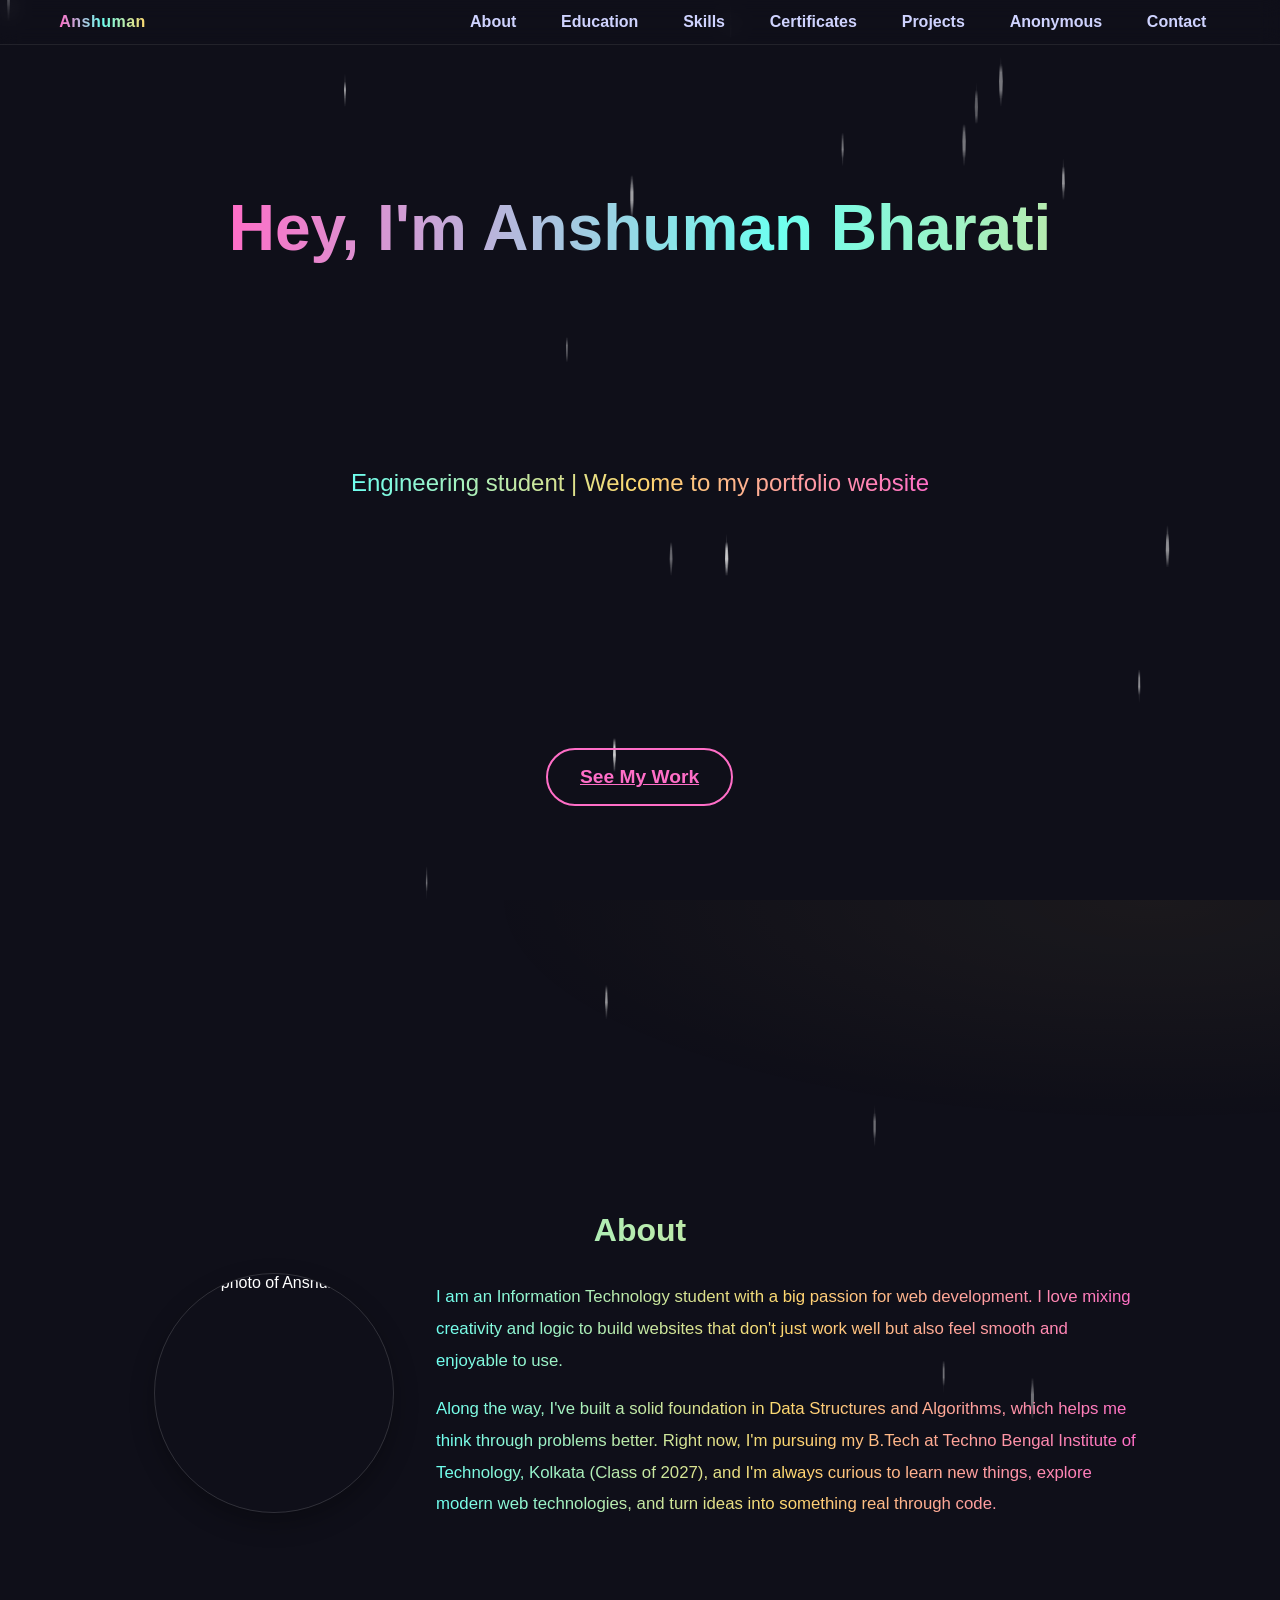
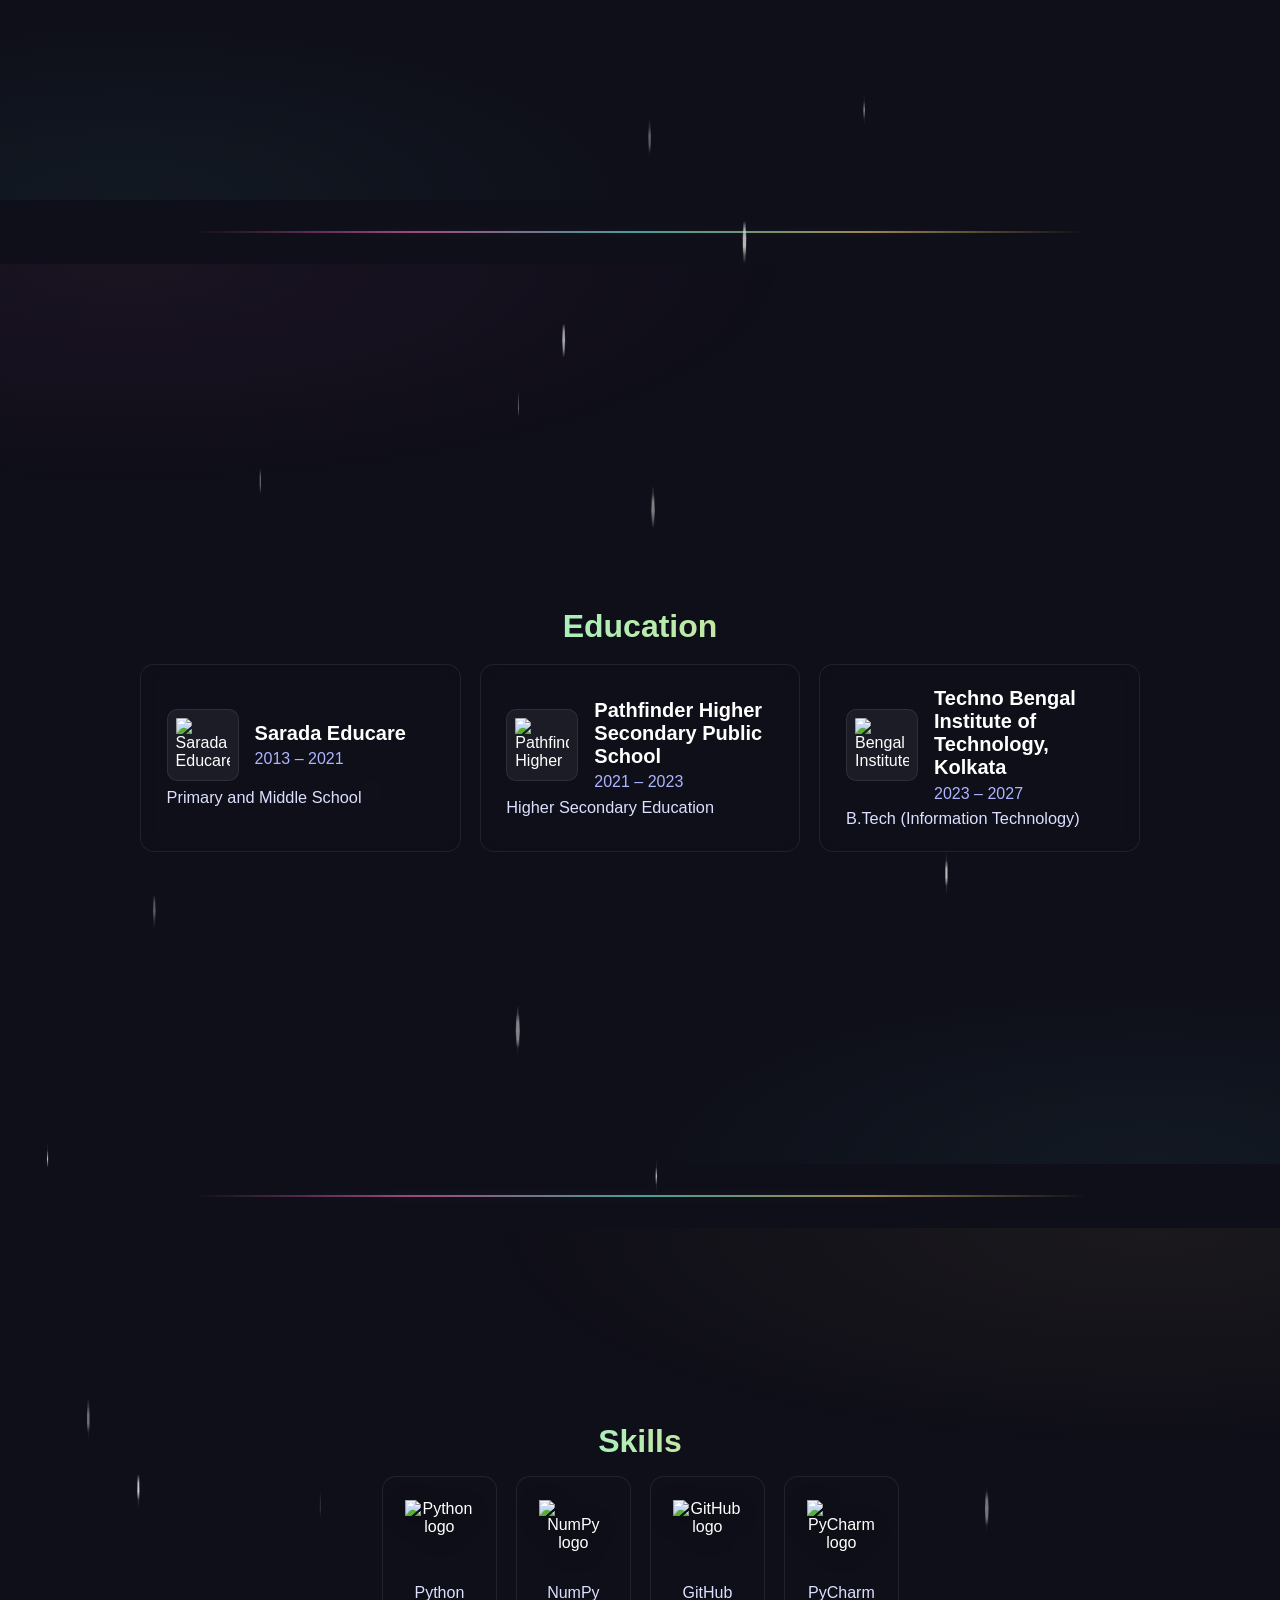
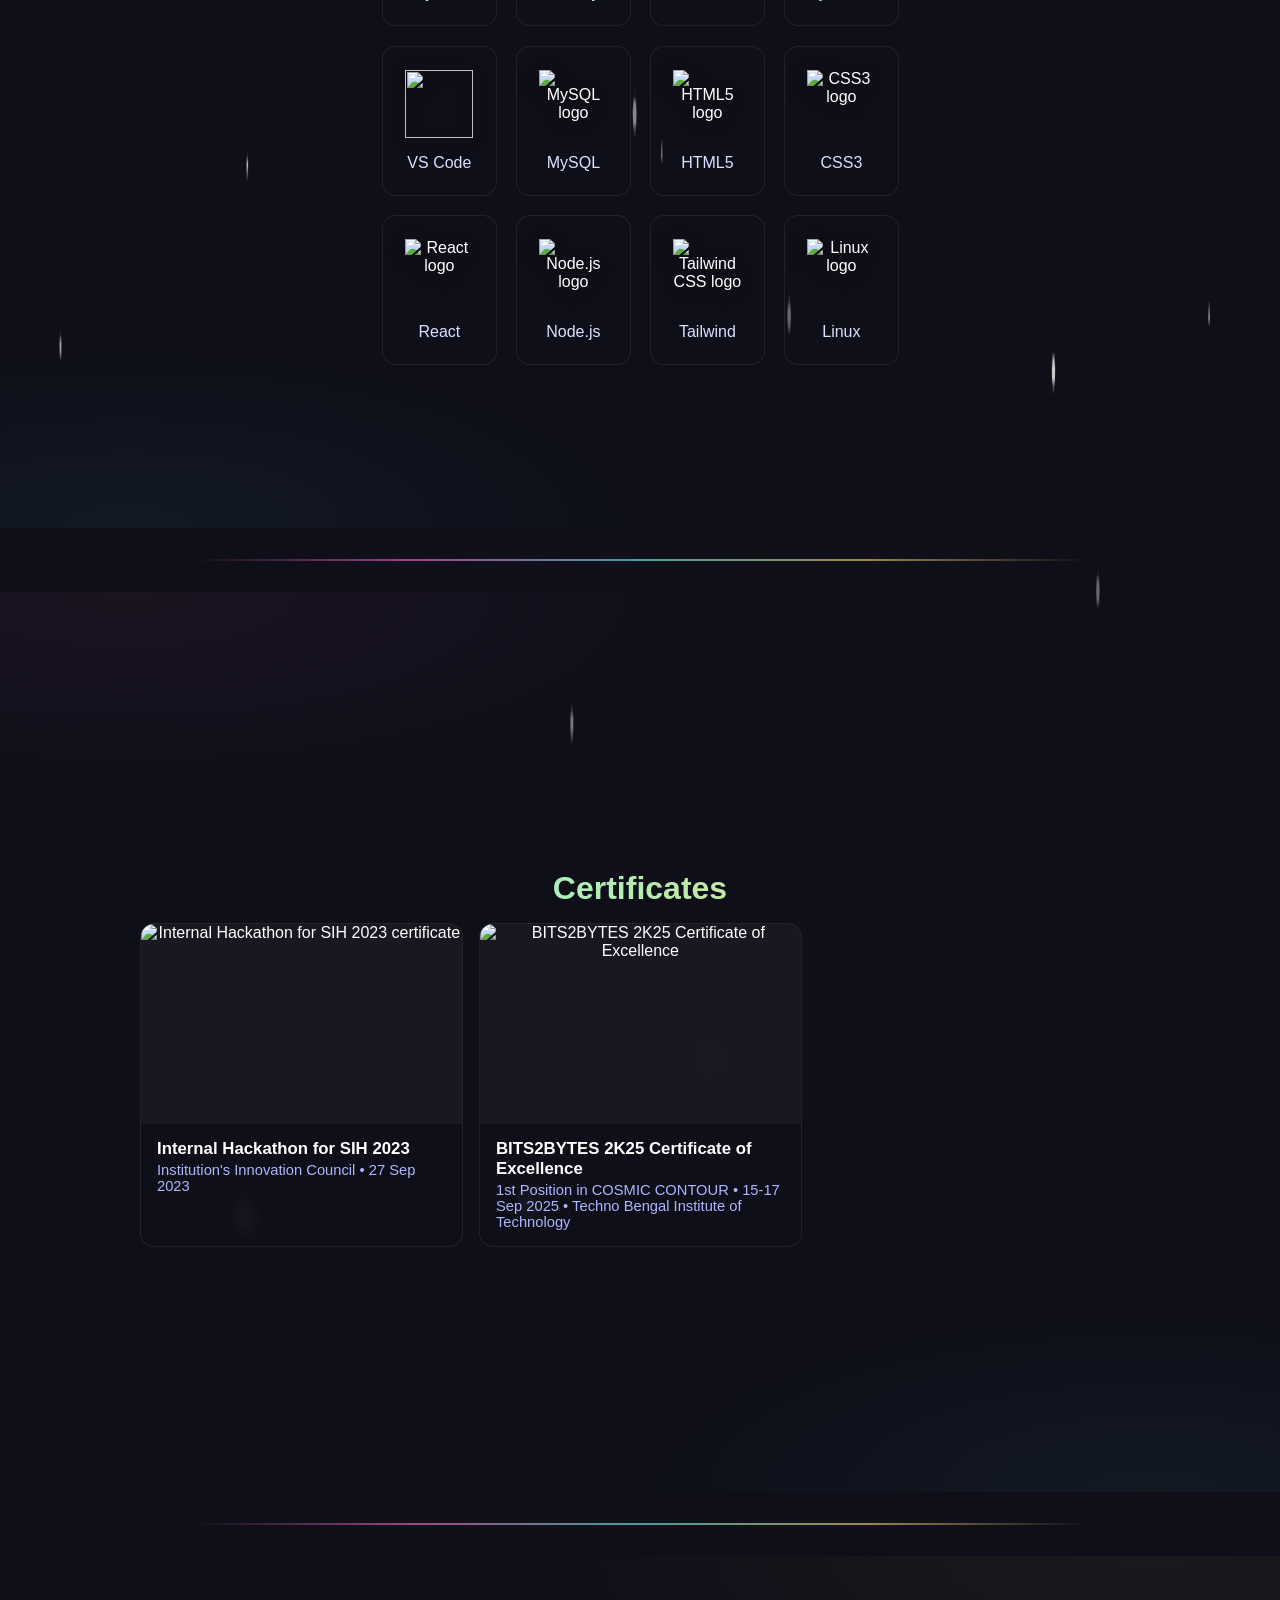
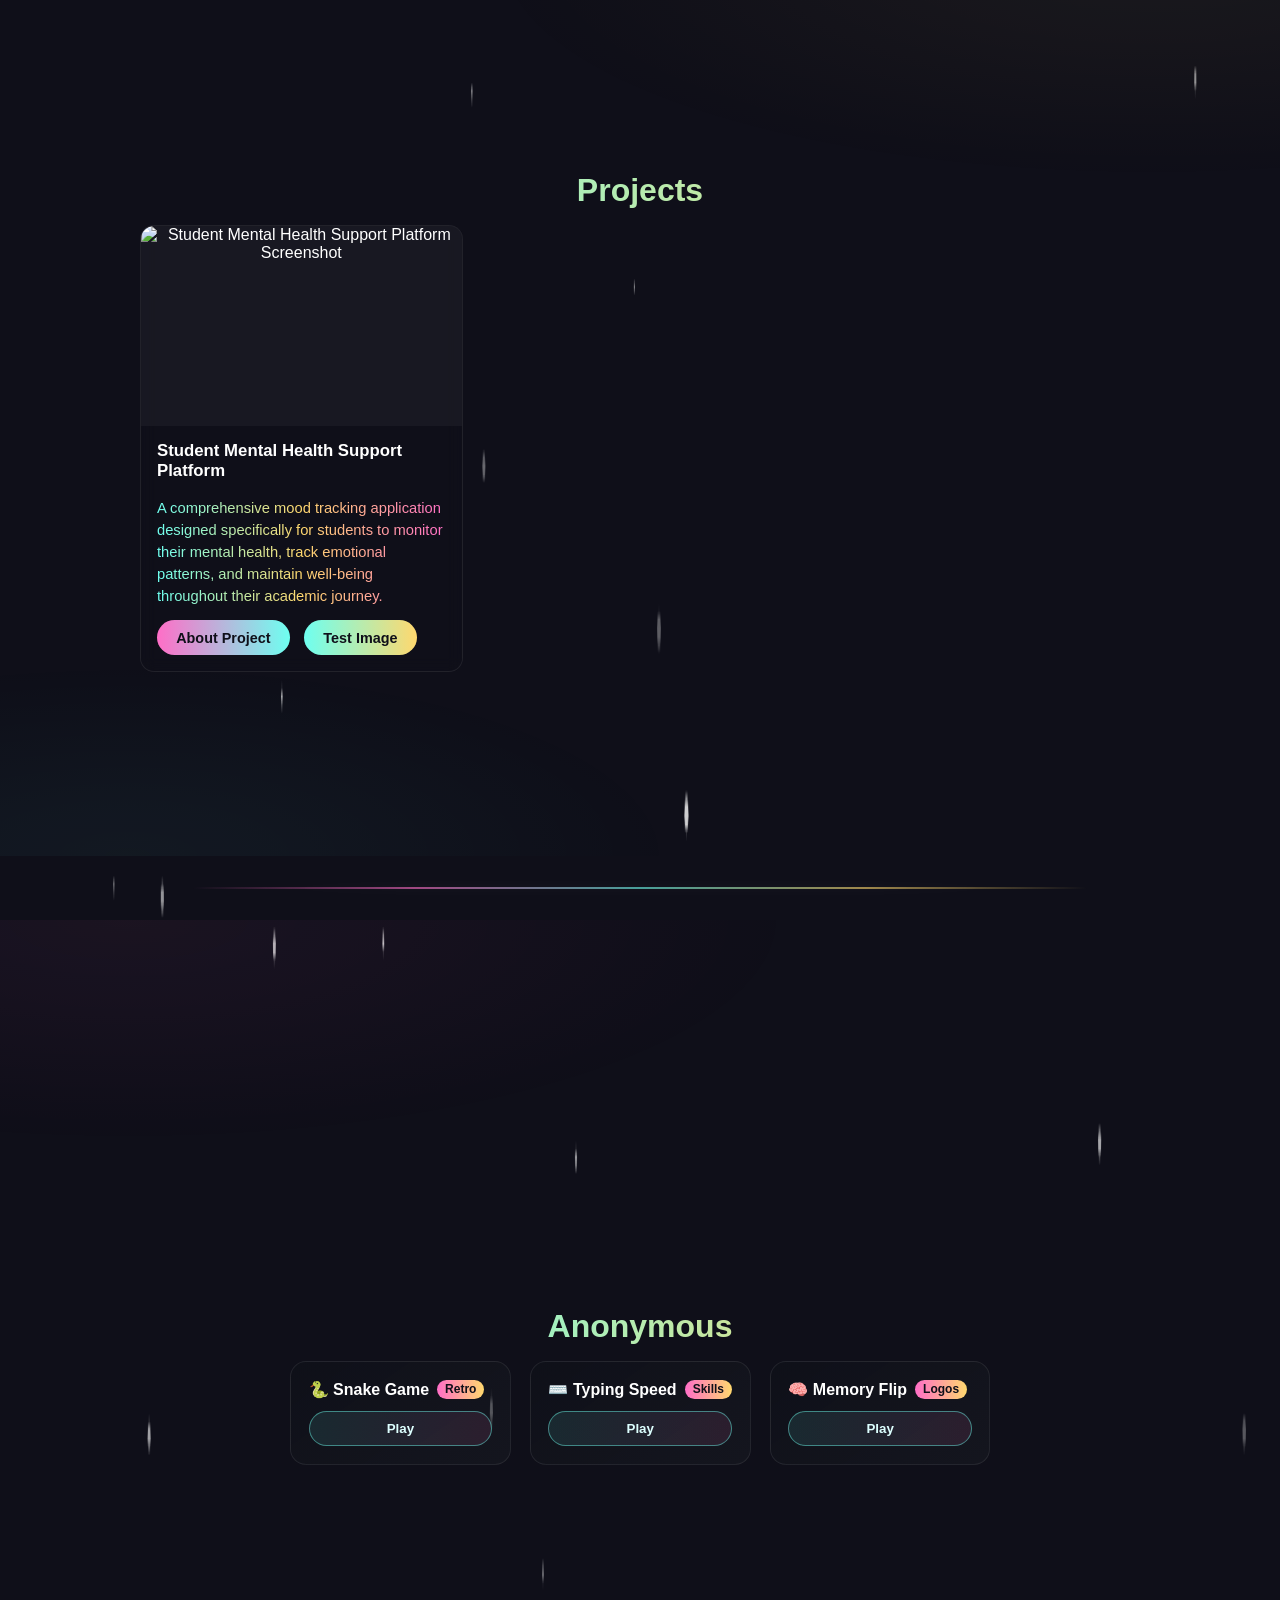
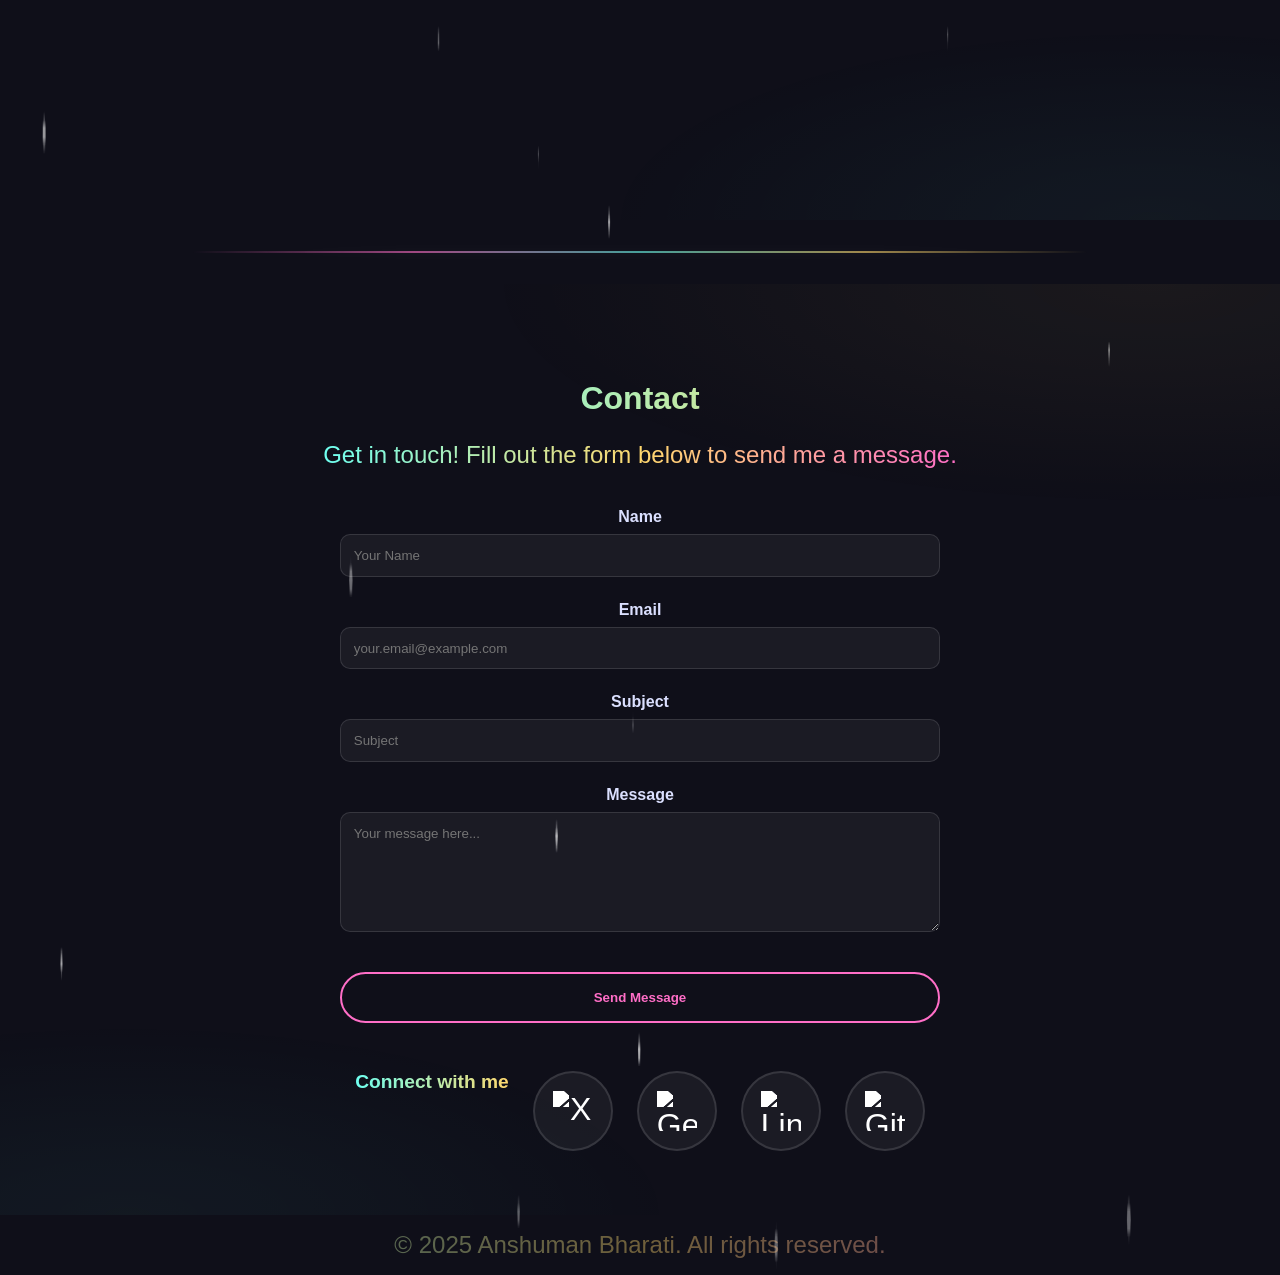
==== index.html @ 1c161e75 "Update index.html" ====
<!DOCTYPE html>
<html lang="en">
<head>
<meta charset="UTF-8">
<meta name="viewport" content="width=device-width, initial-scale=1.0">
<title>Anshuman Bharati — Welcome</title>
<link rel="stylesheet" href="style.css">
</head>
<body>

<!-- Top Navigation -->
<header class="navbar">
  <div class="nav-container">
    <div class="brand">Anshuman</div>
    <nav>
      <ul id="nav-menu">
        <li><a href="#about">About</a></li>
        <li><a href="#education">Education</a></li>
        <li><a href="#skills">Skills</a></li>
        <li><a href="#certificates">Certificates</a></li>
        <li><a href="#projects">Projects</a></li>
        <li><a href="#anonymous">Anonymous</a></li>
        <li><a href="#contact">Contact</a></li>
      </ul>
      <div class="hamburger" id="hamburger">
        <span></span>
        <span></span>
        <span></span>
      </div>
    </nav>
  </div>
  <div id="nav-ghost" style="height:0"></div>
</header>

<!-- Sparkles canvas -->
<canvas id="sparkles"></canvas>

<!-- Floating circles -->
<div class="circle"></div>
<div class="circle"></div>
<div class="circle"></div>

<!-- Hero Content -->
<section id="hero">
  <h1>Hey, I'm Anshuman Bharati</h1>
  <p>Engineering student | Welcome to my portfolio website</p>
  <a href="#projects" class="btn tilt">See My Work</a>
</section>

<!-- About -->
<section id="about" class="page-section reveal">
  <div class="section-inner reveal-stagger">
    <h2 class="section-title">About</h2>
    <div class="about-wrap">
      <div class="about-photo tilt" style="--tiltMax:8; border-radius: 50%;">
        <img src="https://github.com/Anshuman-codes05/Portfolio/blob/main/profile.jpg?raw=true" alt="Profile photo of Anshuman" loading="lazy">
      </div>
      <div class="about-content tilt" style="--tiltMax:4; border-radius: 12px;">
        <p>I am an Information Technology student with a big passion for web development. I love mixing creativity and logic to build websites that don't just work well but also feel smooth and enjoyable to use.</p>
        <p>Along the way, I've built a solid foundation in Data Structures and Algorithms, which helps me think through problems better. Right now, I'm pursuing my B.Tech at Techno Bengal Institute of Technology, Kolkata (Class of 2027), and I'm always curious to learn new things, explore modern web technologies, and turn ideas into something real through code.</p>
      </div>
    </div>
  </div>
  <div class="circle"></div>
</section>
<div class="section-divider reveal"></div>
 
<!-- Education -->
<section id="education" class="page-section reveal">
  <div class="section-inner reveal-stagger">
    <h2 class="section-title">Education</h2>
    <div class="edu-timeline tilt" style="--tiltMax:3; border-radius: 12px;">
      <div class="edu-item">
        <div class="edu-head">
          <img class="edu-logo" src="https://www.saradaeducare.com/wp-content/uploads/2021/10/Logo.png" alt="Sarada Educare logo" loading="lazy">
          <div>
            <h3>Sarada Educare</h3>
            <div class="years">2013 – 2021</div>
          </div>
        </div>
        <div class="place">Primary and Middle School</div>
      </div>
      <div class="edu-item">
        <div class="edu-head">
          <img class="edu-logo" src="https://tse1.mm.bing.net/th/id/OIP.fXeHUlK10o5c15p7BeHxJQAAAA?cb=12&rs=1&pid=ImgDetMain&o=7&rm=3" alt="Pathfinder Higher Secondary Public School logo" loading="lazy">
          <div>
            <h3>Pathfinder Higher Secondary Public School</h3>
            <div class="years">2021 – 2023</div>
          </div>
        </div>
        <div class="place">Higher Secondary Education</div>
      </div>
      <div class="edu-item">
        <div class="edu-head">
          <img class="edu-logo" src="https://www.bitcollege.org/pic/BIT-logo.png" alt="Bengal Institute of Technology logo" loading="lazy">
          <div>
            <h3>Techno Bengal Institute of Technology, Kolkata</h3>
            <div class="years">2023 – 2027</div>
          </div>
        </div>
        <div class="place">B.Tech (Information Technology)</div>
      </div>
    </div>
  </div>
  <div class="circle"></div>
</section>
<div class="section-divider reveal"></div>
 
<!-- Skills -->
<section id="skills" class="page-section reveal">
  <div class="section-inner reveal-stagger">
    <h2 class="section-title">Skills</h2>
    <div class="skills-grid">
      <div class="skill-card tilt" style="--tiltMax:4;">
        <img src="https://image.pngaaa.com/137/619137-middle.png" alt="Python logo" loading="lazy">
        <div class="label">Python</div>
      </div>
      <div class="skill-card tilt" style="--tiltMax:4;">
        <img src="https://logosandtypes.com/wp-content/uploads/2024/02/NumPy.png" alt="NumPy logo" loading="lazy">
        <div class="label">NumPy</div>
      </div>
      <div class="skill-card tilt" style="--tiltMax:4;">
        <img src="https://tse1.mm.bing.net/th/id/OIP.Vn8Aa5ypdPND2xyceZIAdAHaHS?cb=12&rs=1&pid=ImgDetMain&o=7&rm=3" alt="GitHub logo" loading="lazy">
        <div class="label">GitHub</div>
      </div>
      <div class="skill-card tilt" style="--tiltMax:4;">
        <img src="https://compucademy.net/wp-content/uploads/2020/11/pycharm-python-programming.jpg" alt="PyCharm logo" loading="lazy">
        <div class="label">PyCharm</div>
      </div>
      <div class="skill-card tilt" style="--tiltMax:4;">
        <img src="https://w7.pngwing.com/pngs/512/824/png-transparent-visual-studio-code-hd-logo-thumbnail.png" loading="lazy">
        <div class="label">VS Code</div>
      </div>
      <div class="skill-card tilt" style="--tiltMax:4;">
        <img src="https://www.vhv.rs/dpng/f/543-5438423_mysql-png.png" alt="MySQL logo" loading="lazy">
        <div class="label">MySQL</div>
      </div>
      <div class="skill-card tilt" style="--tiltMax:4;">
        <img src="https://tse1.mm.bing.net/th/id/OIP.uOlrFi1pBWUofOrOmba8DgHaHk?cb=12&rs=1&pid=ImgDetMain&o=7&rm=3" alt="HTML5 logo" loading="lazy">
        <div class="label">HTML5</div>
      </div>
      <div class="skill-card tilt" style="--tiltMax:4;">
        <img src="https://tse4.mm.bing.net/th/id/OIP.yUIb5S_kj98Eg5tT-Onx1AHaHa?cb=12&rs=1&pid=ImgDetMain&o=7&rm=3" alt="CSS3 logo" loading="lazy">
        <div class="label">CSS3</div>
      </div>
      <div class="skill-card tilt" style="--tiltMax:4;">
        <img src="https://www.pngall.com/wp-content/uploads/15/React-Logo-PNG-Images.png" alt="React logo" loading="lazy">
        <div class="label">React</div>
      </div>
      <div class="skill-card tilt" style="--tiltMax:4;">
        <img src="https://tse3.mm.bing.net/th/id/OIP.YfjXYz4QLyY59pD4uKb4bAHaHa?cb=12&rs=1&pid=ImgDetMain&o=7&rm=3" alt="Node.js logo" loading="lazy">
        <div class="label">Node.js</div>
      </div>
      <div class="skill-card tilt" style="--tiltMax:4;">
        <img src="https://upload.wikimedia.org/wikipedia/commons/thumb/d/d5/Tailwind_CSS_Logo.svg/1200px-Tailwind_CSS_Logo.svg.png" alt="Tailwind CSS logo" loading="lazy">
        <div class="label">Tailwind</div>
      </div>
      
      <div class="skill-card tilt" style="--tiltMax:4;">
        <img src="https://images.seeklogo.com/logo-png/48/1/linux-logo-png_seeklogo-482333.png" alt="Linux logo" loading="lazy">
        <div class="label">Linux</div>
      </div>
      
    </div>
  </div>
  <div class="circle"></div>
</section>
<div class="section-divider reveal"></div>
 
<!-- Certificates -->
<section id="certificates" class="page-section reveal">
  <div class="section-inner reveal-stagger">
    <h2 class="section-title">Certificates</h2>
    <div class="cert-grid">
      <div class="cert-card tilt" style="--tiltMax:3;">
        <div class="cert-media">
          <img src="https://github.com/Anshuman-codes05/Portfolio/blob/main/sih-2023.png?raw=true" alt="Internal Hackathon for SIH 2023 certificate" loading="lazy">
        </div>
        <div class="cert-body">
          <div class="cert-title">Internal Hackathon for SIH 2023</div>
          <div class="cert-meta">Institution's Innovation Council • 27 Sep 2023</div>
        </div>
      </div>
      <div class="cert-card tilt" style="--tiltMax:3;">
        <div class="cert-media">
          <img src="https://github.com/Anshuman-codes05/Portfolio/blob/main/bits2bytes-cosmic-contour-2025.jpg?raw=true" alt="BITS2BYTES 2K25 Certificate of Excellence" loading="lazy">
        </div>
        <div class="cert-body">
          <div class="cert-title">BITS2BYTES 2K25 Certificate of Excellence</div>
          <div class="cert-meta">1st Position in COSMIC CONTOUR • 15-17 Sep 2025 • Techno Bengal Institute of Technology</div>
        </div>
      </div>
    </div>
  </div>
  <div class="circle"></div>
</section>
<div class="section-divider reveal"></div>
 
<!-- Projects -->
<section id="projects" class="page-section reveal">
  <div class="section-inner reveal-stagger">
    <h2 class="section-title">Projects</h2>
    <div class="projects-grid">
      <div class="project-card tilt" style="--tiltMax:3;">
        <div class="project-screenshot" onclick="openImageModal('https://github.com/Anshuman-codes05/Portfolio/blob/main/Screenshot%202025-10-05%20130410.png?raw=true')" style="cursor: pointer;">
          <img src="https://github.com/Anshuman-codes05/Portfolio/blob/main/Screenshot%202025-10-05%20130410.png?raw=true" alt="Student Mental Health Support Platform Screenshot" loading="lazy" style="pointer-events: none;">
        </div>
        <div class="project-content">
          <h3 class="project-title">Student Mental Health Support Platform</h3>
          <p class="project-description">
            A comprehensive mood tracking application designed specifically for students to monitor their mental health, 
            track emotional patterns, and maintain well-being throughout their academic journey.
          </p>
          <button class="project-button" onclick="openModal()">About Project</button>
          <button class="project-button" onclick="testImageModal()" style="margin-left: 10px; background: linear-gradient(90deg, #6efff0, #ffd86e);">Test Image</button>
        </div>
      </div>
    </div>
  </div>
  <div class="circle"></div>
</section>
<div class="section-divider reveal"></div>
 
<!-- Anonymous -->
<section id="anonymous" class="page-section reveal">
  <div class="section-inner reveal-stagger">
    <h2 class="section-title">Anonymous</h2>
    <div class="games-wrap tilt" style="--tiltMax:2; border-radius: 16px;">
      <div class="games-grid">
        <div class="game-card">
          <div class="game-title">🐍 Snake Game <span class="badge">Retro</span></div>
          <button class="game-btn" onclick="toggleGame('snakeArea')">Play</button>
          <div id="snakeArea" class="game-area">
            <canvas id="snake" width="400" height="320"></canvas>
            <div class="typing-stats" id="snakeStats">Score: 0</div>
          </div>
        </div>
        <div class="game-card">
          <div class="game-title">⌨️ Typing Speed <span class="badge">Skills</span></div>
          <button class="game-btn" onclick="toggleGame('typingArea')">Play</button>
          <div id="typingArea" class="game-area">
            <div class="typing-wrap">
              <div class="typing-target" id="typingTarget"></div>
              <input id="typingInput" class="typing-input" placeholder="Start typing..." />
              <div class="typing-stats" id="typingStats">WPM: 0 • Accuracy: 100%</div>
            </div>
          </div>
        </div>
        <div class="game-card">
          <div class="game-title">🧠 Memory Flip <span class="badge">Logos</span></div>
          <button class="game-btn" onclick="toggleGame('memoryArea')">Play</button>
          <div id="memoryArea" class="game-area">
            <div class="memory-grid" id="memoryGrid"></div>
            <div class="typing-stats" id="memoryStats">Pairs: 0/0 • Moves: 0</div>
          </div>
        </div>
      </div>
    </div>
  </div>
  <div class="circle"></div>
</section>
<div class="section-divider reveal"></div>
 
<!-- Contact -->
<section id="contact" class="page-section reveal">
  <div class="section-inner reveal-stagger">
    <h2 class="section-title">Contact</h2>
    <p class="section-text">Get in touch! Fill out the form below to send me a message.</p>
    <form class="contact-form">
      <div class="form-group">
        <label for="name">Name</label>
        <input type="text" id="name" name="name" placeholder="Your Name" required>
      </div>
      <div class="form-group">
        <label for="email">Email</label>
        <input type="email" id="email" name="email" placeholder="your.email@example.com" required>
      </div>
      <div class="form-group">
        <label for="subject">Subject</label>
        <input type="text" id="subject" name="subject" placeholder="Subject" required>
      </div>
      <div class="form-group">
        <label for="message">Message</label>
        <textarea id="message" name="message" placeholder="Your message here..." required></textarea>
      </div>
      <button type="submit" class="contact-btn">Send Message</button>
    </form>
    <div class="social-links">
      <h3>Connect with me</h3>
      <a href="https://x.com/AnshumanBharat9" target="_blank" title="X (Twitter)"><img src="https://cdn.jsdelivr.net/npm/simple-icons@v10/icons/x.svg" alt="X" width="40" height="40"></a>
      <a href="https://www.geeksforgeeks.org/user/bharatianlp2e/" target="_blank" title="Geeks for Geeks"><img src="https://cdn.jsdelivr.net/npm/simple-icons@v10/icons/geeksforgeeks.svg" alt="Geeks for Geeks" width="40" height="40"></a>
      <a href="https://www.linkedin.com/in/anshuman-bharati-465815290/" target="_blank" title="LinkedIn"><img src="https://cdn.jsdelivr.net/npm/simple-icons@v10/icons/linkedin.svg" alt="LinkedIn" width="40" height="40"></a>
      <a href="https://github.com/Anshuman-codes05" target="_blank" title="GitHub"><img src="https://cdn.jsdelivr.net/npm/simple-icons@v10/icons/github.svg" alt="GitHub" width="40" height="40"></a>
    </div>
  </div>
  <div class="circle"></div>
</section>

<!-- Footer Watermark -->
<footer class="footer-watermark">
  <p>&copy; 2025 Anshuman Bharati. All rights reserved.</p>
</footer>
<!-- Project Details Modal -->
<div id="projectModal" class="modal">
  <div class="modal-content">
    <span class="close" onclick="closeModal()">&times;</span>
    <h2 class="modal-title">Student Mental Health Support Platform</h2>
    <div class="modal-description">
      <p>A comprehensive mood tracking application designed specifically for students to monitor their mental health and emotional well-being. This platform helps students track their daily moods, identify patterns, and maintain better mental health throughout their academic journey.</p>
    </div>
    <div class="modal-features">
      <h4>Key Features:</h4>
      <ul>
        <li>Daily mood logging with emoji-based interface</li>
        <li>Mood history tracking and visualization</li>
        <li>Firebase integration for data persistence</li>
        <li>Clean, student-friendly user interface</li>
        <li>Mental health pattern analysis</li>
        <li>Privacy-focused design for sensitive data</li>
      </ul>
    </div>
    <div class="modal-features">
      <h4>Technologies Used:</h4>
      <ul>
        <li>HTML5, CSS3, JavaScript</li>
        <li>Firebase (Backend & Database)</li>
        <li>Responsive Web Design</li>
        <li>Modern UI/UX Principles</li>
      </ul>
    </div>
  </div>
</div>

<!-- Image Expansion Modal -->
<div id="imageModal" class="image-modal">
  <div class="image-modal-content">
    <img id="expandedImage" src="" alt="Expanded Project Screenshot">
  </div>
  <span class="image-close" onclick="closeImageModal()">&times;</span>
</div>

<script src="script.js"></script>
</body>

</html>
---- style.css ----
/* —— Base Styles —— */
   * { margin: 0; padding: 0; box-sizing: border-box; scroll-behavior: smooth; }
   body {
     font-family: 'Poppins', sans-serif;
     background: #0f0f19;
     color: #fff;
     overflow-x: hidden;
     min-height: 100vh;
     position: relative;
   }

   /* —— Particle canvas —— */
   canvas#sparkles {
     position: absolute;
     top: 0;
     left: 0;
     width: 100%;
     height: 100%;
     z-index: 0;
   }

   /* —— Top Navigation —— */
   header.navbar {
     position: fixed;
     top: 0;
     left: 0;
     width: 100%;
     z-index: 10;
     backdrop-filter: blur(10px);
     background: rgba(15, 15, 25, 0.4);
     border-bottom: 1px solid rgba(255, 255, 255, 0.08);
     transform: translateY(-100%);
     animation: slideDown 0.8s ease forwards 0.6s;
   }
   .nav-container {
     max-width: 1200px;
     margin: 0 auto;
     padding: 0.8rem 1.2rem;
     display: flex;
     align-items: center;
     justify-content: space-between;
   }
   .brand {
     font-weight: 800;
     letter-spacing: 0.5px;
     background: linear-gradient(90deg, #ff6ec7, #6efff0, #ffd86e);
     background-clip: text;
     -webkit-background-clip: text;
     -webkit-text-fill-color: transparent;
   }
   nav ul { list-style: none; display: flex; gap: 1rem; }
   nav a {
     text-decoration: none;
     color: #cfd3ff;
     font-weight: 600;
     padding: 0.5rem 0.9rem;
     border-radius: 999px;
     transition: background 0.3s ease, color 0.3s ease, transform 0.2s ease;
   }
   nav a:hover { background: rgba(255,255,255,0.08); color: #fff; transform: translateY(-1px); }
   nav a.active { background: linear-gradient(90deg, #ff6ec7, #6efff0, #ffd86e); color: #0f0f19; }

   @keyframes slideDown {
     from { transform: translateY(-100%); }
     to { transform: translateY(0); }
   }

   /* —— Hero Section —— */
   #hero { text-align: center; position: relative; z-index: 2; padding-top: 6rem; min-height: 100vh; display: grid; place-items: center; }

   /* Subtle floating background circles */
   .circle {
     position: absolute;
     border-radius: 50%;
     filter: blur(120px);
     opacity: 0.5;
     z-index: 1;
     animation-timing-function: ease-in-out;
   }
   .circle:nth-child(2) { width: 300px; height: 300px; background: #ff6ec7; top: 10%; left: 15%; animation: float1 60s infinite; }
   .circle:nth-child(3) { width: 250px; height: 250px; background: #6efff0; top: 60%; left: 70%; animation: float2 70s infinite; }
   .circle:nth-child(4) { width: 350px; height: 350px; background: #ffd86e; top: 75%; left: 30%; animation: float3 80s infinite; }

   @keyframes float1 {
     0% { transform: translateY(0px) translateX(0px) rotate(0deg); }
     50% { transform: translateY(-25px) translateX(25px) rotate(180deg); }
     100% { transform: translateY(0px) translateX(0px) rotate(360deg); }
   }
   @keyframes float2 {
     0% { transform: translateY(0px) translateX(0px) rotate(0deg); }
     50% { transform: translateY(-20px) translateX(-15px) rotate(180deg); }
     100% { transform: translateY(0px) translateX(0px) rotate(360deg); }
   }
   @keyframes float3 {
     0% { transform: translateY(0px) translateX(0px) rotate(0deg); }
     50% { transform: translateY(-30px) translateX(15px) rotate(180deg); }
     100% { transform: translateY(0px) translateX(0px) rotate(360deg); }
   }

   /* Welcome Quote */
   h1 {
     font-size: 4rem;
     font-weight: 900;
     line-height: 1.2;
     background: linear-gradient(90deg, #ff6ec7, #6efff0, #ffd86e, #ff6ec7);
     background-size: 200% 200%;
     background-clip: text;
     -webkit-background-clip: text;
     -webkit-text-fill-color: transparent;
     animation: fadeUp 2s ease-out forwards, gradientShift 4s ease-in-out infinite;
     opacity: 0;
     transition: transform 0.3s ease, filter 0.3s ease, animation-duration 0.3s ease;
     cursor: pointer;
   }
   h1:hover {
     transform: scale(1.02);
     filter: brightness(1.1) drop-shadow(0 0 20px rgba(255, 110, 199, 0.3));
     animation-duration: 1s;
   }
   p {
     font-size: 1.5rem;
     margin-top: 1rem;
     background: linear-gradient(90deg, #6efff0, #ffd86e, #ff6ec7);
     background-clip: text;
     -webkit-background-clip: text;
     -webkit-text-fill-color: transparent;
     opacity: 0;
     transform: translateY(20px);
     animation: fadeUp 2s ease-out forwards 1s;
   }

   /* Button */
   .btn {
     display: inline-block;
     margin-top: 4rem;
     padding: 1rem 2rem;
     font-size: 1.2rem;
     font-weight: 600;
     border-radius: 50px;
     border: 2px solid #ff6ec7;
     background: transparent;
     color: #ff6ec7;
     cursor: pointer;
     transition: all 0.4s ease;
     opacity: 0;
     transform: translateY(20px);
     animation: fadeUp 2s ease-out forwards 2s;
   }
   .btn:hover {
     background: linear-gradient(90deg, #ff6ec7, #6efff0, #ffd86e);
     color: #fff;
     transform: scale(1.1);
     border-color: transparent;
   }

   @keyframes fadeUp {
     from { opacity: 0; transform: translateY(20px); }
     to { opacity: 1; transform: translateY(0); }
   }

   @keyframes gradientShift {
     0%, 100% { background-position: 0% 50%; }
     50% { background-position: 100% 50%; }
   }

   @media(max-width: 768px) {
     h1 { font-size: 2.4rem; }
     p { font-size: 1rem; }
     .btn { font-size: 1rem; padding: 0.8rem 1.6rem; margin-top: 2.2rem; }
     .nav-container { padding: 0.7rem 1rem; }
     nav ul { gap: 0.4rem; flex-wrap: wrap; }
   }
   @media(max-width: 480px) {
     h1 { font-size: 2rem; }
     p { font-size: 0.9rem; }
     .btn { font-size: 0.9rem; padding: 0.7rem 1.4rem; margin-top: 2rem; }
     .section-title { font-size: 1.5rem; }
     .nav-container { padding: 0.6rem 0.8rem; }
     nav ul { gap: 0.3rem; }
     nav a { padding: 0.4rem 0.7rem; font-size: 0.9rem; }
     .about-wrap { gap: 1.5rem; }
     .about-photo { width: 200px; height: 200px; }
     .edu-item { padding: 1rem; min-height: 140px; }
     .skill-card { min-height: 120px; padding: 1rem; }
     .cert-card { padding: 0.7rem; }
     .project-card { padding: 0.7rem; }
     .contact-form { gap: 1rem; }
     .social-links a { width: 60px; height: 60px; font-size: 1.5rem; }
   }

 section.page-section { padding: 4rem 1rem 3rem; }
     .modal-content { width: 95%; padding: 1.5rem; }
     .games-grid { grid-template-columns: 1fr; }
     .memory-grid { grid-template-columns: repeat(3, 1fr); }
     .circle { display: none; } /* Hide floating circles on mobile for cleaner look */

   /* —— Generic Section Layout —— */
   section.page-section { position: relative; z-index: 2; padding: 6rem 1.2rem 4rem; min-height: 100vh; display: grid; place-items: center; text-align: center; }
   .section-inner { max-width: 1000px; margin: 0 auto; }
   .section-title { font-size: 2rem; font-weight: 800; margin-bottom: 1rem; background: linear-gradient(90deg, #6efff0, #ffd86e, #ff6ec7); background-size: 200% 200%; background-clip: text; -webkit-background-clip: text; -webkit-text-fill-color: transparent; animation: gradientShift 3s ease-in-out infinite; transition: transform 0.3s ease, filter 0.3s ease, animation-duration 0.3s ease; cursor: pointer; }
   .section-title:hover { transform: scale(1.05); filter: brightness(1.2) drop-shadow(0 0 15px rgba(110, 255, 240, 0.4)); animation-duration: 0.5s; }
   .section-text { color: #cfd3ff; opacity: 0.9; }

   /* About layout */
   .about-wrap { display: grid; grid-template-columns: 260px 1fr; gap: 2rem; align-items: center; text-align: left; }
   .about-photo {
     position: relative;
     width: 240px; height: 240px; margin: 0 auto; border-radius: 50%;
     background: transparent;
     padding: 0;
     border: 1px solid rgba(255,255,255,0.14);
     box-shadow: 0 10px 24px rgba(0,0,0,0.28);
   }
   .about-photo img { width: 100%; height: 100%; object-fit: contain; border-radius: 50%; display: block; filter: none; }
   .about-content { max-width: 700px; margin: 0 auto; }
   .about-content p { font-size: 1.05rem; line-height: 1.9; color: #dbe0ff; }
   .about-content p + p { margin-top: 1rem; }

   @media(max-width: 900px){
     .about-wrap { grid-template-columns: 1fr; text-align: center; }
     .about-content { text-align: left; }
   }

   /* Education timeline */
   .edu-timeline { display: grid; grid-template-columns: repeat(3, minmax(0,1fr)); gap: 1.2rem; margin-top: 1.2rem; text-align: left; }
   .edu-item { position: relative; padding: 1.4rem 1.6rem; border: 1px solid rgba(255,255,255,0.08); border-radius: 14px; background: rgba(15,17,25,0.4); backdrop-filter: blur(8px); min-height: 170px; display: flex; flex-direction: column; justify-content: center; }
   .edu-item h3 { font-size: 1.25rem; margin: 0 0 0.35rem; color: #fff; }
   .edu-item .years { font-size: 1rem; color: #aeb6ff; }
   .edu-item .place { font-size: 1.02rem; color: #dbe0ff; margin-top: 0.4rem; }
   .edu-head { display: flex; gap: 1rem; align-items: center; }
   img.edu-logo { width: 72px; height: 72px; object-fit: contain; border-radius: 10px; background: rgba(255,255,255,0.06); padding: 8px; border: 1px solid rgba(255,255,255,0.08); }
   @media(max-width: 1000px){ .edu-timeline { grid-template-columns: repeat(2, minmax(0,1fr)); } }
   @media(max-width: 600px){ .edu-timeline { grid-template-columns: 1fr; } }

   /* Skills */
   .skills-grid { display: grid; grid-template-columns: repeat(4, minmax(0, 1fr)); gap: 1.2rem; margin-top: 1rem; }
   .skill-card { position: relative; padding: 1.4rem; border: 1px solid rgba(255,255,255,0.08); border-radius: 14px; background: rgba(15,17,25,0.4); display: grid; place-items: center; gap: 0.8rem; text-align: center; min-height: 150px; }
   .skill-card img { width: 68px; height: 68px; object-fit: contain; filter: drop-shadow(0 4px 10px rgba(0,0,0,0.35)); }
   .skill-card .label { font-size: 1rem; color: #dbe0ff; }
   @media(max-width: 1000px){ .skills-grid { grid-template-columns: repeat(3, minmax(0, 1fr)); } }
   @media(max-width: 560px){ .skills-grid { grid-template-columns: repeat(2, minmax(0, 1fr)); } }

   /* Certificates */
   .cert-grid { display: grid; grid-template-columns: repeat(3, minmax(0, 1fr)); gap: 1rem; margin-top: 1rem; }
   .cert-card { position: relative; border: 1px solid rgba(255,255,255,0.08); border-radius: 14px; background: rgba(15,17,25,0.4); backdrop-filter: blur(8px); overflow: hidden; }
   .cert-media { width: 100%; aspect-ratio: 16/10; background: rgba(255,255,255,0.04); display: grid; place-items: center; }
   .cert-media img { width: 100%; height: 100%; object-fit: contain; display: block; transition: transform 0.3s ease; }
   .cert-media img:hover { transform: scale(1.05); }
   .cert-body { padding: 0.9rem 1rem 1rem; text-align: left; }
   .cert-title { font-weight: 700; color: #fff; font-size: 1.05rem; }
   .cert-meta { color: #aeb6ff; font-size: 0.92rem; margin-top: 0.2rem; }
   /* removed view button styles */
   @media(max-width: 1000px){ .cert-grid { grid-template-columns: repeat(2, minmax(0, 1fr)); } }
   @media(max-width: 560px){ .cert-grid { grid-template-columns: 1fr; } }

   /* —— 3D Tilt —— */
   .tilt { transform-style: preserve-3d; will-change: transform, box-shadow; transition: transform 200ms ease, box-shadow 200ms ease; }
   .tilt::after {
     content: ""; position: absolute; inset: -2px; border-radius: inherit; pointer-events: none; opacity: 0; transition: opacity 200ms ease;
     background: radial-gradient(600px 200px at var(--mx,50%) var(--my,50%), rgba(255,255,255,0.12), transparent 60%);
   }
   .tilt.is-tilting { box-shadow: 0 18px 40px rgba(0,0,0,0.35); }
   .tilt.is-tilting::after { opacity: 1; }

   /* Alternating subtle background accents */
   section.page-section::before {
     content: "";
     position: absolute;
     inset: 0;
     background: radial-gradient(1200px 400px at 10% 0%, rgba(255, 110, 199, 0.06), transparent 60%),
                 radial-gradient(1000px 350px at 90% 100%, rgba(110, 255, 240, 0.05), transparent 60%);
     z-index: -1;
     opacity: 0.9;
     pointer-events: none;
   }
   section.page-section:nth-of-type(even)::before {
     background: radial-gradient(1200px 400px at 90% 0%, rgba(255, 216, 110, 0.06), transparent 60%),
                 radial-gradient(1000px 350px at 10% 100%, rgba(110, 255, 240, 0.05), transparent 60%);
   }

   /* Section divider */
   .section-divider {
     position: relative;
     height: 64px;
     display: grid;
     place-items: center;
     margin: 0 0;
     z-index: 2;
   }
   .section-divider::before {
     content: "";
     width: 70%;
     height: 2px;
     background: linear-gradient(90deg, transparent, rgba(255, 110, 199, 0.6), rgba(110, 255, 240, 0.6), rgba(255, 216, 110, 0.6), transparent);
     filter: drop-shadow(0 0 6px rgba(255,255,255,0.15));
     border-radius: 2px;
   }

   /* Reveal animations */
   .reveal { opacity: 0; transform: translateY(24px) scale(0.98); transition: opacity 700ms ease, transform 700ms ease; }
   .reveal.revealed { opacity: 1; transform: translateY(0) scale(1); }
   .reveal-stagger > * { transition-delay: 90ms; }
   .reveal-stagger > *:nth-child(2) { transition-delay: 180ms; }
   .reveal-stagger > *:nth-child(3) { transition-delay: 270ms; }
   .reveal-stagger > *:nth-child(4) { transition-delay: 360ms; }

   /* Readability tweaks */
   .section-text { line-height: 1.8; max-width: 800px; margin: 0 auto; }

   /* Contact Form */
   .contact-form { display: grid; gap: 1.5rem; max-width: 600px; margin: 2rem auto 0; }
   .form-group { display: flex; flex-direction: column; opacity: 0; transform: translateY(20px); animation: fadeUp 0.8s ease forwards; }
   .form-group:nth-child(1) { animation-delay: 0.2s; }
   .form-group:nth-child(2) { animation-delay: 0.4s; }
   .form-group:nth-child(3) { animation-delay: 0.6s; }
   .form-group:nth-child(4) { animation-delay: 0.8s; }
   .form-group label { color: #dbe0ff; font-weight: 600; margin-bottom: 0.5rem; }
   .form-group input, .form-group textarea { padding: 0.8rem; border-radius: 10px; border: 1px solid rgba(255,255,255,0.12); background: rgba(255,255,255,0.05); color: #fff; font-family: inherit; transition: all 0.3s ease; }
   .form-group input:focus, .form-group textarea:focus { outline: none; border-color: rgba(255,110,199,0.5); box-shadow: 0 0 10px rgba(255,110,199,0.3); }
   .form-group textarea { resize: vertical; min-height: 120px; }
   .contact-btn { padding: 1rem 2rem; border-radius: 50px; border: 2px solid #ff6ec7; background: transparent; color: #ff6ec7; font-weight: 600; cursor: pointer; transition: all 0.4s ease; margin-top: 1rem; opacity: 0; transform: translateY(20px); animation: fadeUp 0.8s ease forwards 1s; }
   .contact-btn:hover { background: linear-gradient(90deg, #ff6ec7, #6efff0); color: #fff; transform: scale(1.05); }

   .social-links { text-align: center; margin-top: 3rem; opacity: 0; transform: translateY(20px); animation: fadeUp 0.8s ease forwards 1.4s; }
   .social-links h3 { color: #dbe0ff; font-size: 1.2rem; margin-bottom: 1rem; background: linear-gradient(90deg, #6efff0, #ffd86e, #ff6ec7); background-size: 200% 200%; background-clip: text; -webkit-background-clip: text; -webkit-text-fill-color: transparent; animation: gradientShift 3s ease-in-out infinite; transition: transform 0.3s ease, filter 0.3s ease, animation-duration 0.3s ease; cursor: pointer; }
   .social-links h3:hover { transform: scale(1.05); filter: brightness(1.2) drop-shadow(0 0 15px rgba(110, 255, 240, 0.4)); animation-duration: 0.5s; }
   .social-links { display: flex; flex-wrap: wrap; gap: 1.5rem; justify-content: center; }
   .social-links a { width: 80px; height: 80px; border-radius: 50%; border: 2px solid rgba(255,255,255,0.12); background: rgba(255,255,255,0.05); display: flex; align-items: center; justify-content: center; font-size: 2rem; color: #dbe0ff; text-decoration: none; transition: all 0.3s ease; }
   .social-links a:hover { background: rgba(255,255,255,0.1); color: #fff; transform: scale(1.1); border-color: rgba(255,110,199,0.5); box-shadow: 0 0 20px rgba(255,110,199,0.3); }
   .social-links a img { filter: brightness(0) invert(1); transition: filter 0.3s ease; }
   .social-links a:hover img { filter: brightness(0) invert(1) sepia(1) saturate(5) hue-rotate(180deg) brightness(1.2); }

   /* Anonymous Games */
   .games-wrap { max-width: 1000px; margin: 0 auto; display: grid; gap: 1.2rem; }
   .games-grid { display: grid; grid-template-columns: repeat(3, minmax(0,1fr)); gap: 1.2rem; }
   .game-card {
     position: relative;
     border: 1px solid rgba(255,255,255,0.08);
     border-radius: 16px;
     background: linear-gradient(145deg, rgba(15,17,25,0.7), rgba(25,27,35,0.6));
     padding: 1.1rem;
     display: grid;
     gap: 0.7rem;
     transition: transform .25s ease, box-shadow .25s ease, border-color .25s ease;
   }
   .game-card:hover { transform: translateY(-6px); border-color: rgba(255, 110, 199, 0.35); box-shadow: 0 18px 40px rgba(0,0,0,0.35), 0 0 24px rgba(255,110,199,0.15); }
   .game-title { font-weight: 800; display: flex; align-items: center; gap: .5rem; }
   .game-title .badge { font-size: .75rem; color: #0f0f19; background: linear-gradient(90deg, #ff6ec7, #ffd86e); padding: .18rem .5rem; border-radius: 999px; font-weight: 800; }
   .game-btn { padding: 0.58rem 1rem; border-radius: 999px; border: 1px solid rgba(110,255,240,0.45); background: linear-gradient(90deg, rgba(110,255,240,0.1), rgba(255,110,199,0.1)); color: #dff; font-weight: 700; cursor: pointer; }
   .game-btn:hover { background: linear-gradient(90deg, rgba(110,255,240,0.2), rgba(255,110,199,0.2)); box-shadow: 0 10px 24px rgba(110,255,240,.18); }
   .game-area { border: 1px solid rgba(255,255,255,0.1); border-radius: 14px; padding: 1rem; display: none; background: rgba(255,255,255,0.03); }
   canvas#snake { background: radial-gradient(600px 200px at 30% 0%, rgba(255,110,199,.08), transparent 60%), #0a0a12; width: 100%; height: 340px; border-radius: 12px; }
   .typing-wrap { display: grid; gap: 0.5rem; }
   .typing-target { font-size: 1rem; color: #dbe0ff; min-height: 48px; }
   .typing-input { width: 100%; padding: 0.7rem 0.9rem; border-radius: 10px; border: 1px solid rgba(255,255,255,0.12); background: rgba(255,255,255,0.05); color: #fff; }
   .typing-stats { color: #aeb6ff; font-size: 0.92rem; }
   .memory-grid { display: grid; grid-template-columns: repeat(4, 1fr); gap: 0.6rem; }
   .card { aspect-ratio: 1/1; border-radius: 12px; background: rgba(255,255,255,0.06); display: grid; place-items: center; cursor: pointer; font-weight: 800; color: #0f0f19; border: 1px solid rgba(255,255,255,0.1); transition: transform .2s ease, background .2s ease; }
   .card:hover { transform: translateY(-3px); }
   .card.face { background: linear-gradient(135deg, #ffffff, #e9fff8); }
   @media(max-width: 900px){ .games-grid { grid-template-columns: 1fr; } }

   /* Minimal Projects Section - Like Certificates */
   .projects-grid {
     display: grid;
     grid-template-columns: repeat(3, minmax(0, 1fr));
     gap: 1rem;
     margin-top: 1rem;
   }

   .project-card {
     position: relative;
     border: 1px solid rgba(255,255,255,0.08);
     border-radius: 14px;
     background: rgba(15,17,25,0.4);
     backdrop-filter: blur(8px);
     overflow: hidden;
     transition: all 0.3s ease;
   }

   .project-card:hover {
     transform: translateY(-3px);
     border-color: rgba(255, 110, 199, 0.3);
     box-shadow: 0 8px 20px rgba(0,0,0,0.3);
   }

   .project-screenshot {
     width: 100%;
     aspect-ratio: 16/10;
     background: rgba(255,255,255,0.04);
     display: grid;
     place-items: center;
     overflow: hidden;
   }

   .project-screenshot img {
     width: 100%;
     height: 100%;
     object-fit: contain;
     display: block;
     transition: all 0.3s ease;
   }

   .project-card:hover .project-screenshot img {
     transform: scale(1.02);
   }

   .project-content {
     padding: 0.9rem 1rem 1rem;
     text-align: left;
   }

   .project-title {
     font-weight: 700;
     color: #fff;
     font-size: 1.05rem;
     margin-bottom: 0.5rem;
   }

   .project-description {
     color: #aeb6ff;
     font-size: 0.92rem;
     line-height: 1.5;
     margin-bottom: 0.8rem;
   }

   .project-button {
     display: inline-block;
     padding: 0.6rem 1.2rem;
     background: linear-gradient(90deg, #ff6ec7, #6efff0);
     color: #0f0f19;
     text-decoration: none;
     border-radius: 25px;
     font-weight: 600;
     font-size: 0.9rem;
     transition: all 0.3s ease;
     border: none;
     cursor: pointer;
   }

   .project-button:hover {
     transform: translateY(-2px);
     box-shadow: 0 5px 15px rgba(255, 110, 199, 0.4);
   }

   /* Modal Styles */
   .modal {
     display: none;
     position: fixed;
     z-index: 1000;
     left: 0;
     top: 0;
     width: 100%;
     height: 100%;
     background-color: rgba(0,0,0,0.8);
     backdrop-filter: blur(5px);
   }

   .modal-content {
     background: linear-gradient(145deg, rgba(15,17,25,0.95), rgba(25,27,35,0.9));
     margin: 2% auto;
     padding: 2rem;
     border: 1px solid rgba(255,255,255,0.1);
     border-radius: 20px;
     width: 90%;
     max-width: 600px;
     max-height: 90vh;
     position: relative;
     backdrop-filter: blur(15px);
     overflow-y: auto;
     overflow-x: hidden;
   }

   .close {
     color: #aaa;
     float: right;
     font-size: 28px;
     font-weight: bold;
     cursor: pointer;
     position: absolute;
     top: 1rem;
     right: 1.5rem;
   }

   .close:hover {
     color: #ff6ec7;
   }

   .modal-title {
     color: #fff;
     font-size: 1.5rem;
     font-weight: 700;
     margin-bottom: 1rem;
     background: linear-gradient(90deg, #ff6ec7, #6efff0);
     background-clip: text;
     -webkit-background-clip: text;
     -webkit-text-fill-color: transparent;
   }

   .modal-description {
     color: #dbe0ff;
     line-height: 1.7;
     margin-bottom: 1.5rem;
   }

   .modal-features {
     color: #dbe0ff;
     margin-bottom: 1rem;
   }

   .modal-features h4 {
     color: #fff;
     margin-bottom: 0.5rem;
   }

   .modal-features ul {
     padding-left: 1.5rem;
   }

   .modal-features li {
     margin-bottom: 0.3rem;
   }

   /* Custom scrollbar for modal */
   .modal-content::-webkit-scrollbar {
     width: 8px;
   }

   .modal-content::-webkit-scrollbar-track {
     background: rgba(255,255,255,0.1);
     border-radius: 4px;
   }

   .modal-content::-webkit-scrollbar-thumb {
     background: linear-gradient(90deg, #ff6ec7, #6efff0);
     border-radius: 4px;
   }

   .modal-content::-webkit-scrollbar-thumb:hover {
     background: linear-gradient(90deg, #ff5bb5, #5effe6);
   }

   /* Image Expansion Modal */
   .image-modal {
     display: none;
     position: fixed;
     z-index: 1001;
     left: 0;
     top: 0;
     width: 100%;
     height: 100%;
     background-color: rgba(0,0,0,0.9);
     backdrop-filter: blur(10px);
   }

   .image-modal-content {
     position: absolute;
     top: 50%;
     left: 50%;
     transform: translate(-50%, -50%);
     max-width: 90%;
     max-height: 90%;
     border-radius: 10px;
     box-shadow: 0 20px 60px rgba(0,0,0,0.5);
   }

   .image-modal img {
     width: 100%;
     height: 100%;
     object-fit: contain;
     border-radius: 10px;
   }

   .image-close {
     position: absolute;
     top: 20px;
     right: 30px;
     color: #fff;
     font-size: 40px;
     font-weight: bold;
     cursor: pointer;
     z-index: 1002;
     background: rgba(0,0,0,0.5);
     border-radius: 50%;
     width: 50px;
     height: 50px;
     display: flex;
     align-items: center;
     justify-content: center;
     transition: all 0.3s ease;
   }

   .image-close:hover {
     background: rgba(255, 110, 199, 0.8);
     transform: scale(1.1);
   }

   /* Make project images clickable */
   .project-screenshot {
     cursor: pointer;
     transition: all 0.3s ease;
   }

   .project-screenshot:hover {
     transform: scale(1.02);
     box-shadow: 0 5px 20px rgba(255, 110, 199, 0.3);
   }

   /* Responsive design for projects */
   @media(max-width: 1000px){ .projects-grid { grid-template-columns: repeat(2, minmax(0, 1fr)); } }

   @media(max-width: 560px){ .projects-grid { grid-template-columns: 1fr; } }

   /* Footer Watermark */
   .footer-watermark {
     text-align: center;
     padding: 1rem;
     color: #aeb6ff;
      font-size: 0.7rem;
     opacity: 0.4;
     position: relative;
     z-index: 2;
   }
   .footer-watermark p {
     margin: 0;
     background: linear-gradient(90deg, #6efff0, #ffd86e, #ff6ec7);
     background-clip: text;
     -webkit-background-clip: text;
     -webkit-text-fill-color: transparent;
   }
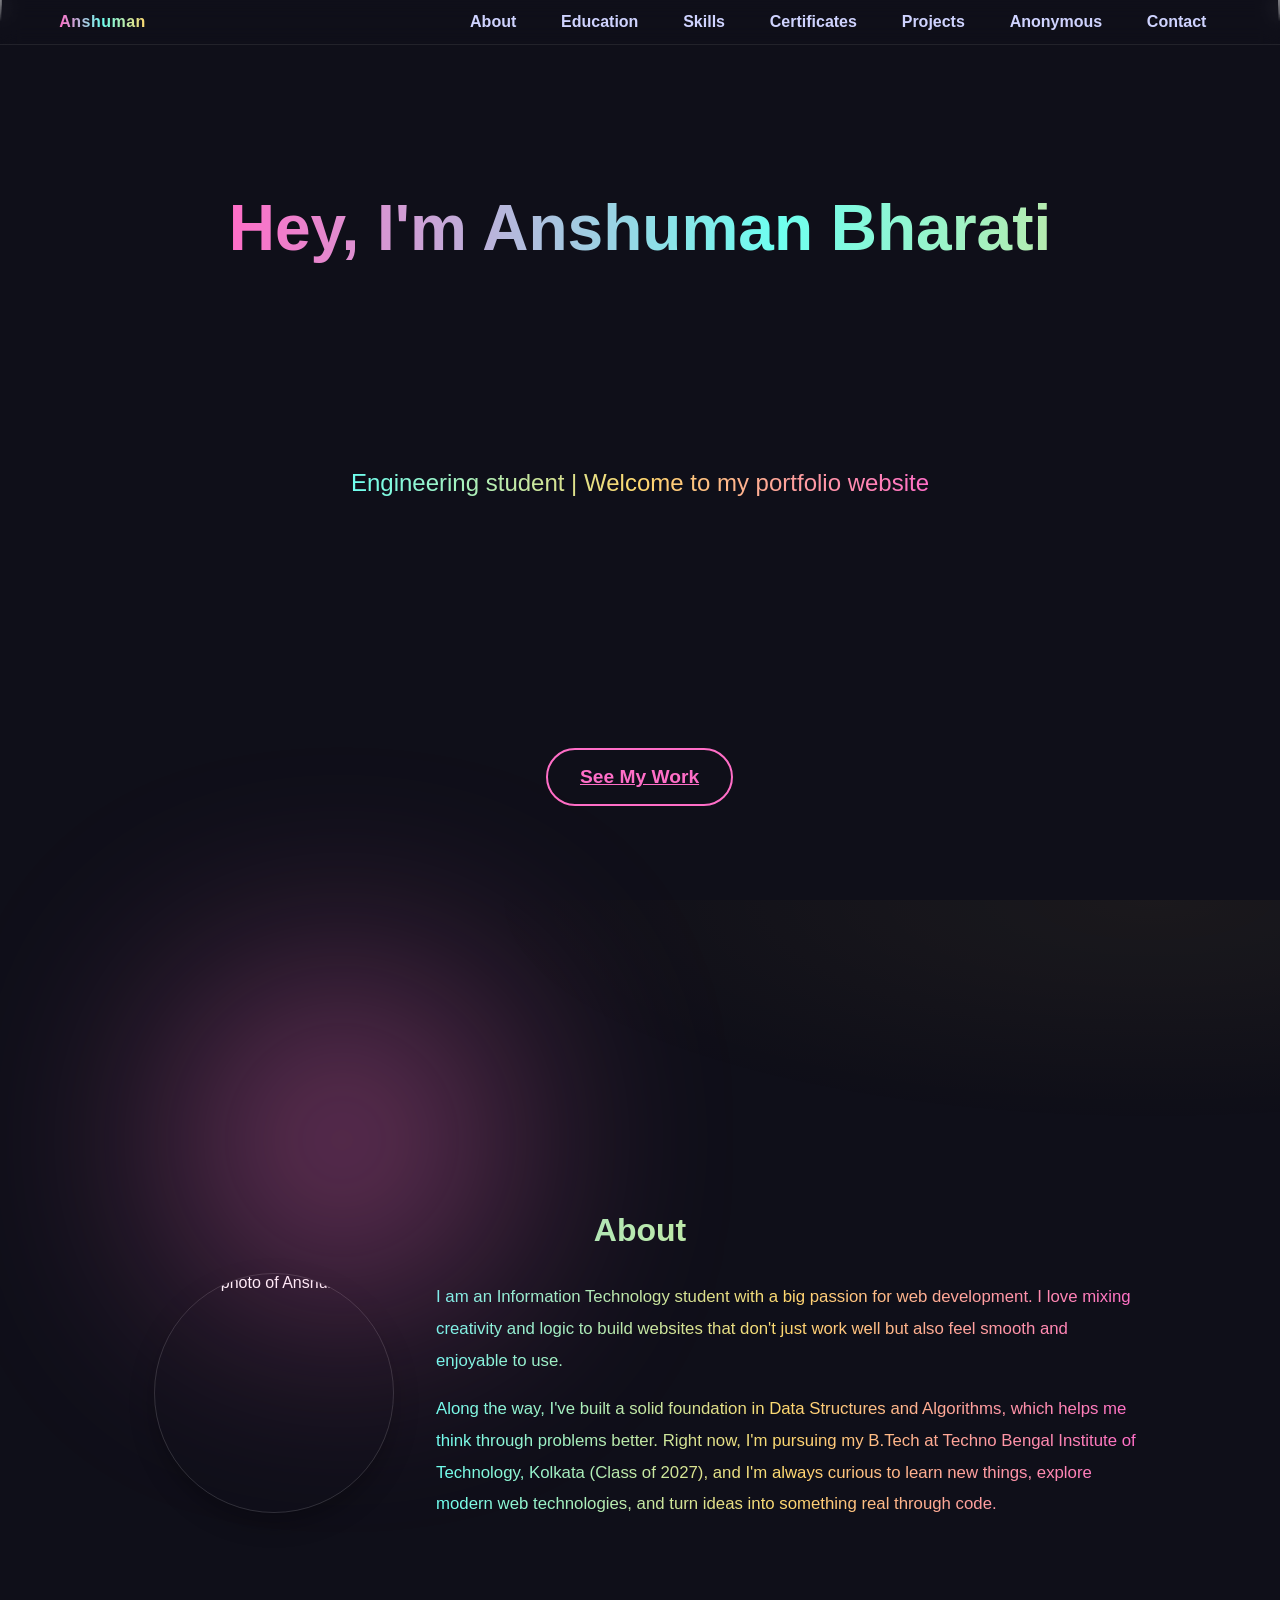
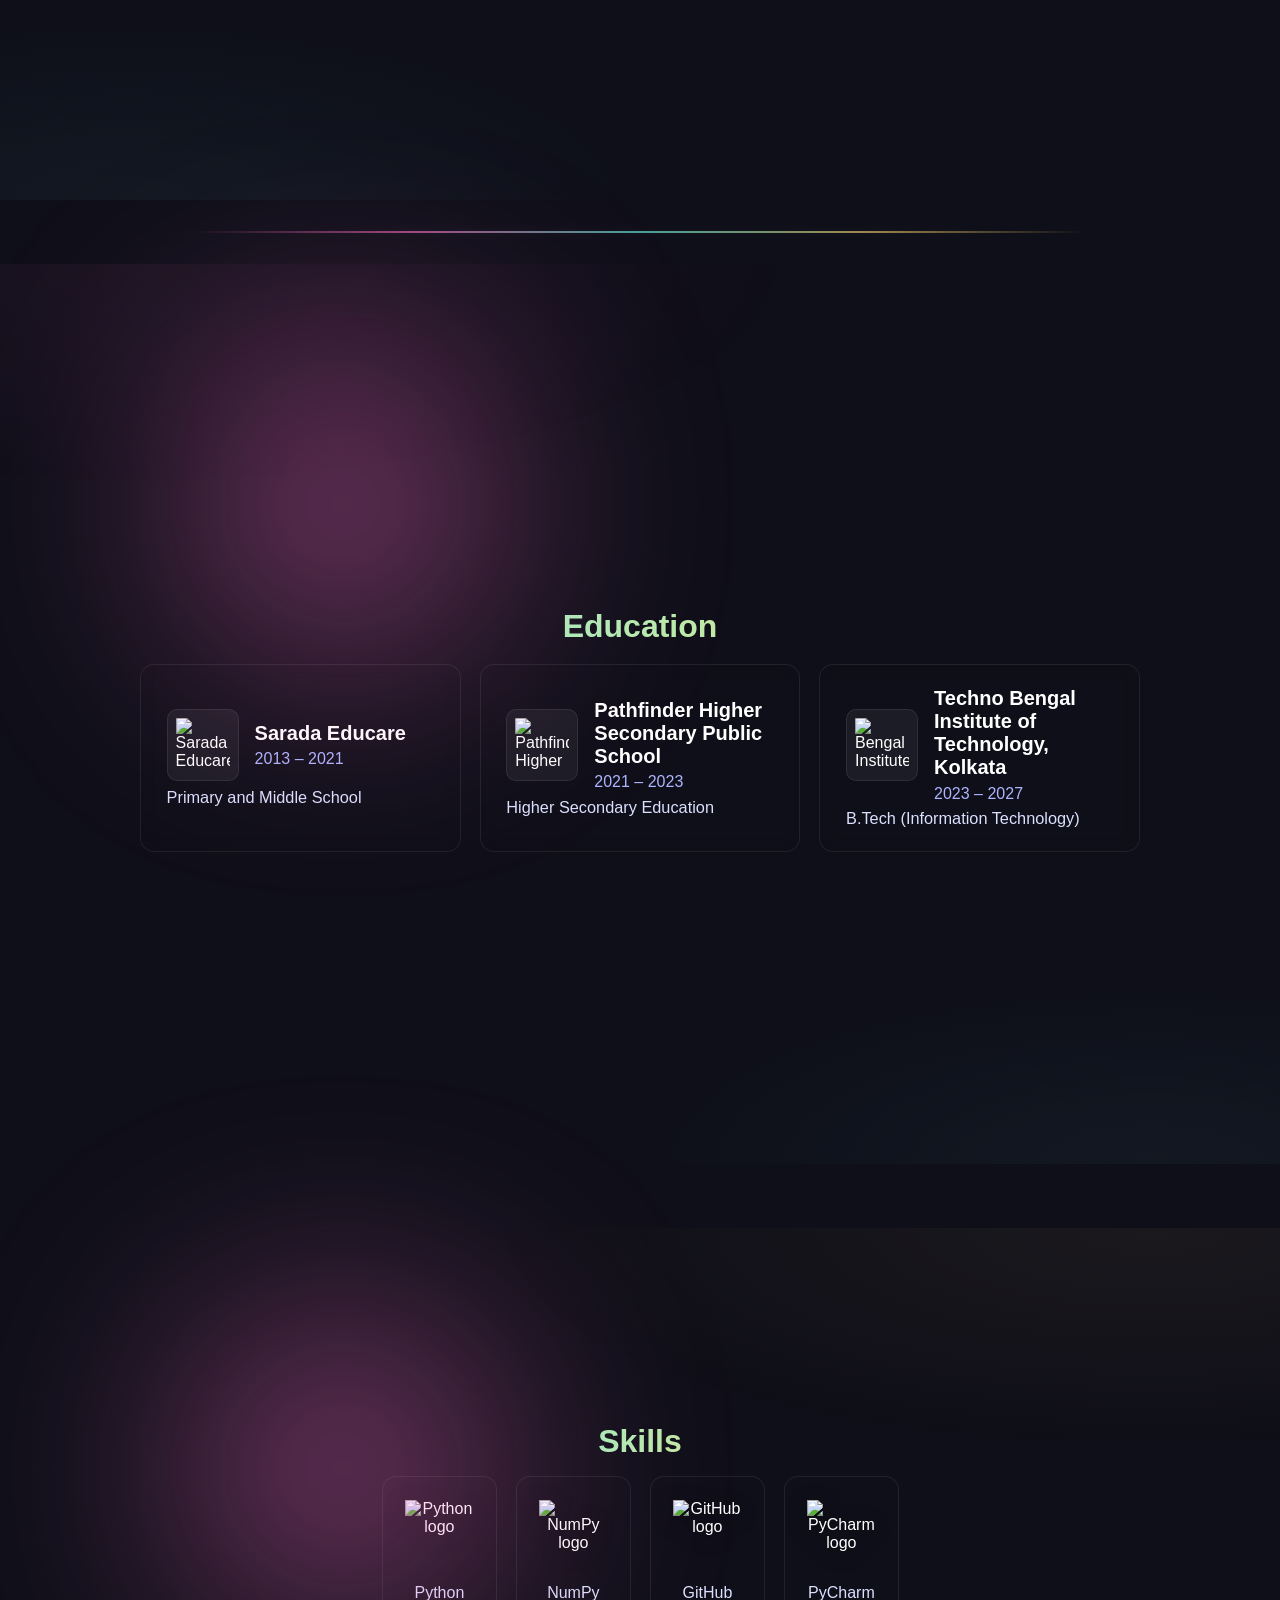
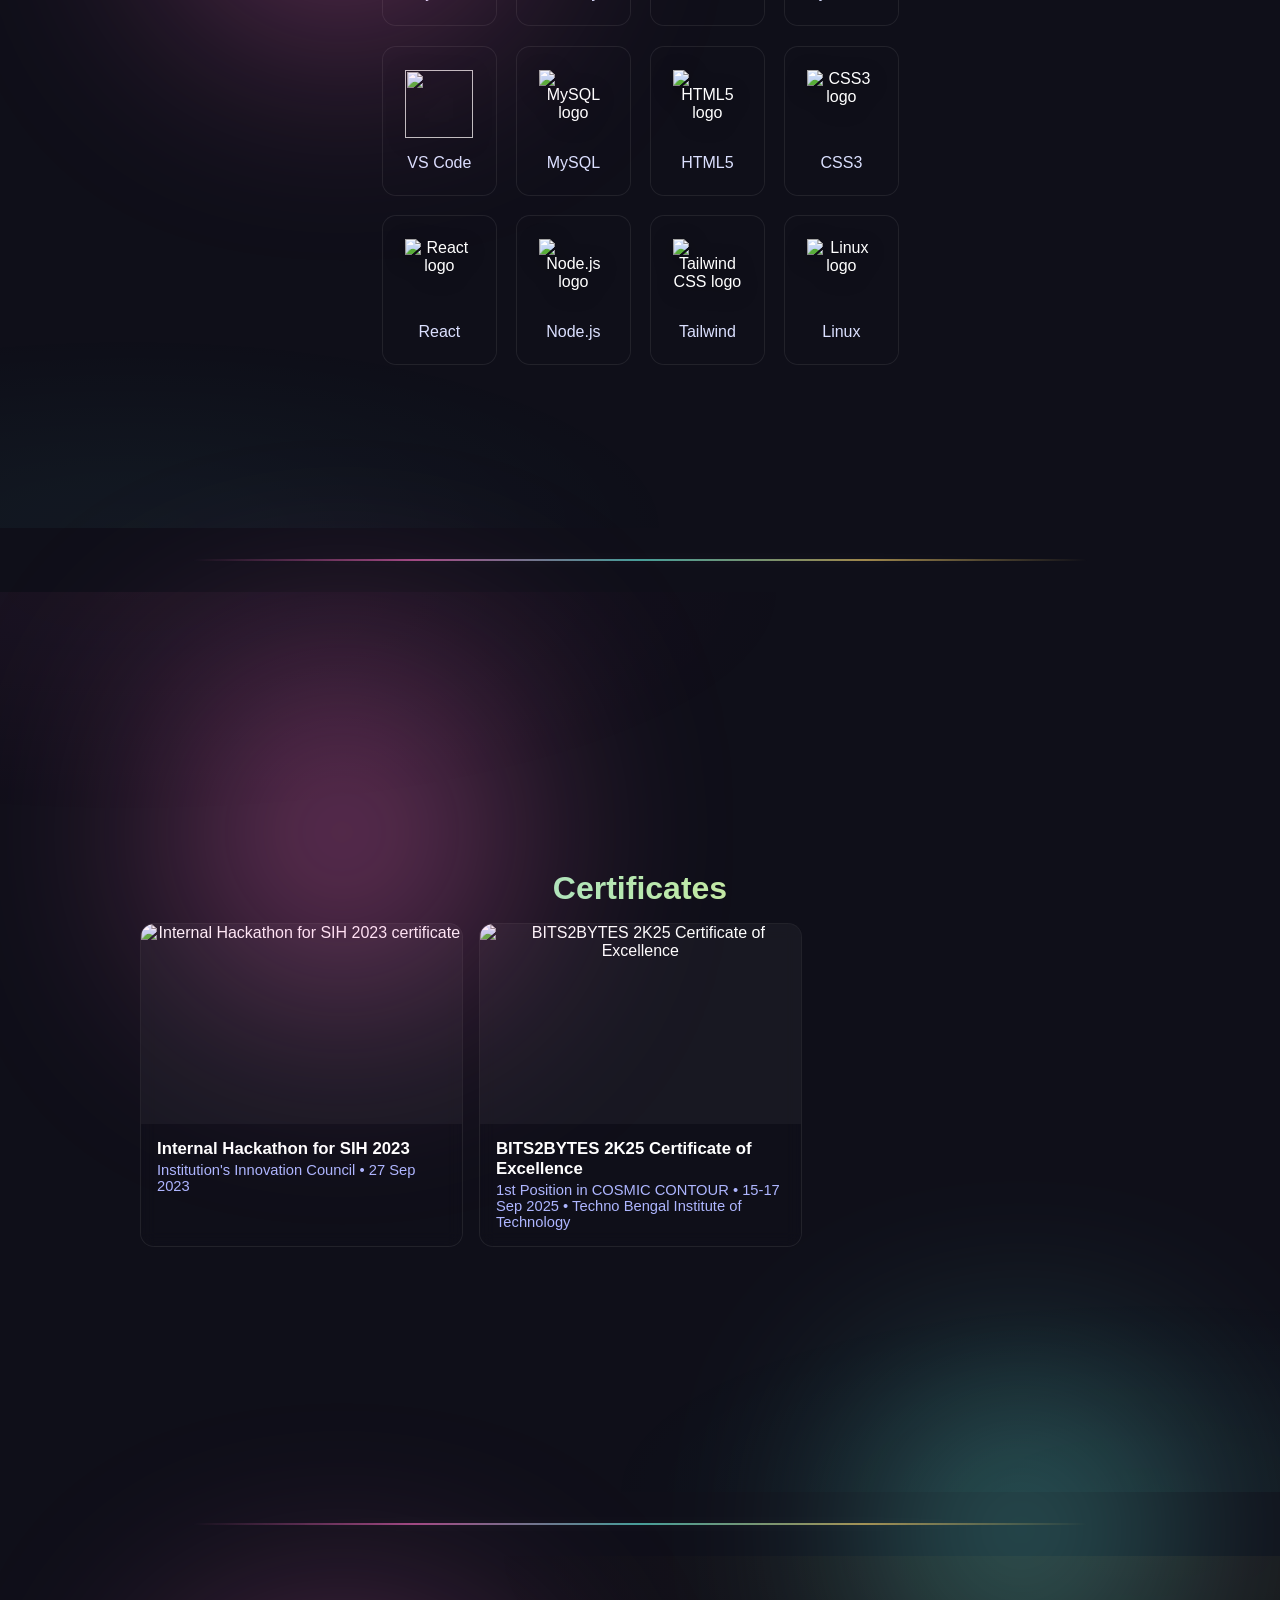
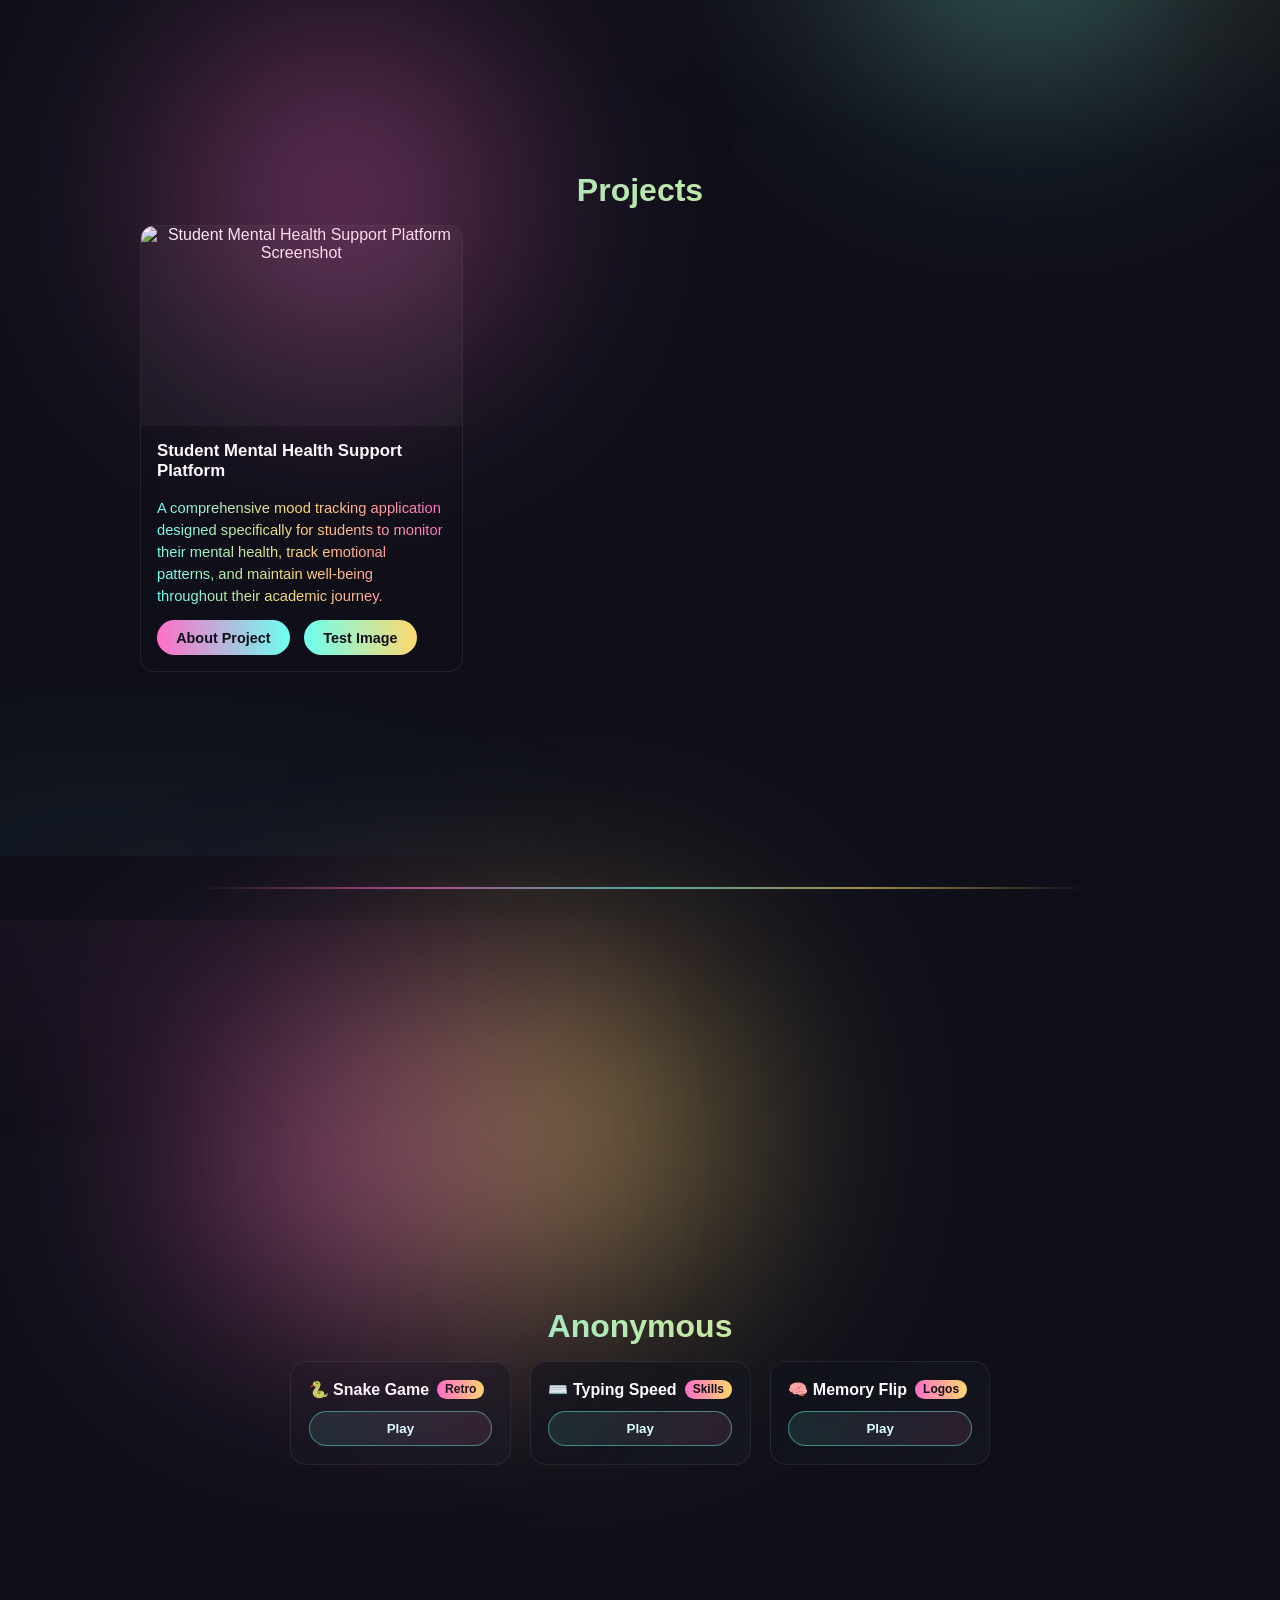
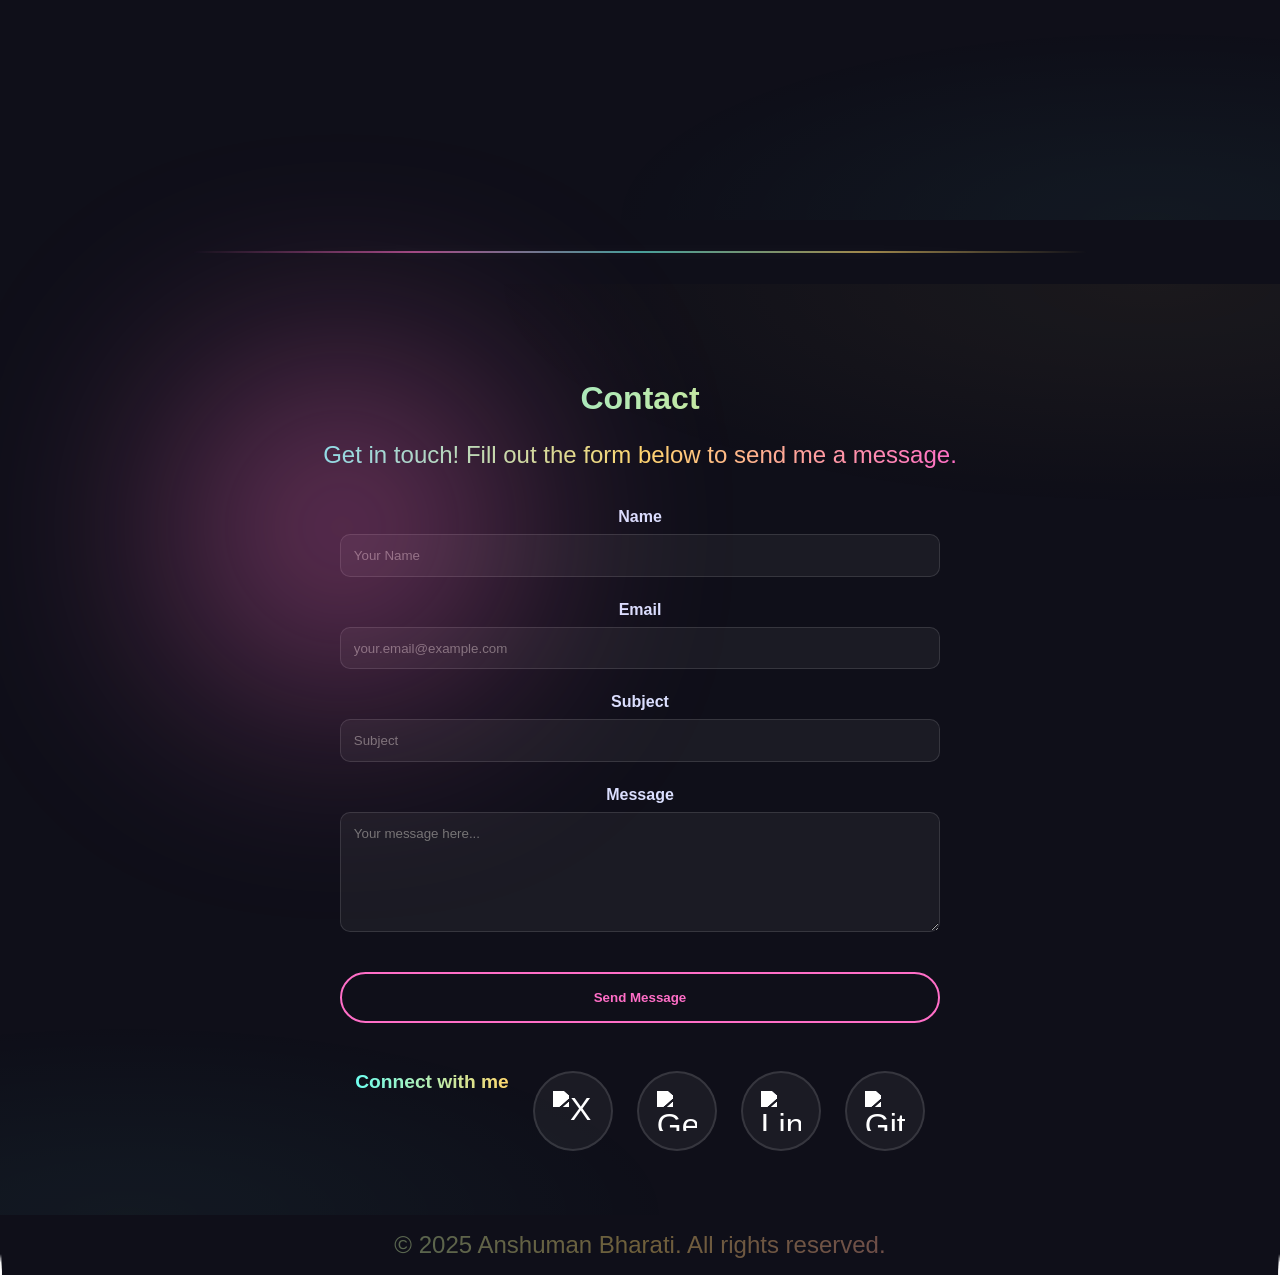
==== commit 36e22a73: "Update index.html" ====
--- a/index.html
+++ b/index.html
@@ -232,6 +232,14 @@
           <button class="game-btn" onclick="toggleGame('snakeArea')">Play</button>
           <div id="snakeArea" class="game-area">
             <canvas id="snake" width="400" height="320"></canvas>
+             <div class="snake-controls">
+              <button class="snake-btn" onclick="changeDirection('up')">↑</button>
+              <div>
+                <button class="snake-btn" onclick="changeDirection('left')">←</button>
+                <button class="snake-btn" onclick="changeDirection('right')">→</button>
+              </div>
+              <button class="snake-btn" onclick="changeDirection('down')">↓</button>
+            </div>
             <div class="typing-stats" id="snakeStats">Score: 0</div>
           </div>
         </div>
@@ -351,3 +359,4 @@
 
 
 
+
--- a/style.css
+++ b/style.css
@@ -59,6 +59,33 @@
    }
    nav a:hover { background: rgba(255,255,255,0.08); color: #fff; transform: translateY(-1px); }
    nav a.active { background: linear-gradient(90deg, #ff6ec7, #6efff0, #ffd86e); color: #0f0f19; }
+
+   /* Hamburger Menu */
+   .hamburger {
+     display: none;
+     flex-direction: column;
+     cursor: pointer;
+     gap: 4px;
+     padding: 8px;
+     border-radius: 6px;
+     background: rgba(255,255,255,0.2);
+     border: 1px solid rgba(255,255,255,0.3);
+     transition: all 0.3s ease;
+   }
+   .hamburger:hover {
+     background: rgba(255,255,255,0.3);
+     border-color: rgba(255,110,199,0.5);
+   }
+   .hamburger span {
+     width: 25px;
+     height: 3px;
+     background: #fff;
+     transition: 0.3s;
+     border-radius: 2px;
+   }
+   .hamburger.active span:nth-child(1) { transform: rotate(45deg) translate(5px, 5px); }
+   .hamburger.active span:nth-child(2) { opacity: 0; }
+   .hamburger.active span:nth-child(3) { transform: rotate(-45deg) translate(7px, -6px); }
 
    @keyframes slideDown {
      from { transform: translateY(-100%); }
@@ -168,8 +195,11 @@
      p { font-size: 1rem; }
      .btn { font-size: 1rem; padding: 0.8rem 1.6rem; margin-top: 2.2rem; }
      .nav-container { padding: 0.7rem 1rem; }
-     nav ul { gap: 0.4rem; flex-wrap: wrap; }
-   }
+     nav ul { display: none; gap: 0.4rem; flex-wrap: wrap; position: fixed; top: 100%; left: 0; width: 100%; height: calc(100vh - 100%); background: rgba(15, 15, 25, 0.95); backdrop-filter: blur(10px); flex-direction: column; align-items: center; justify-content: center; transform: translateY(-100%); transition: transform 0.3s ease; z-index: 9; }
+     nav ul.active { display: flex; transform: translateY(0); }
+     .hamburger { display: flex; }
+   }
+
    @media(max-width: 480px) {
      h1 { font-size: 2rem; }
      p { font-size: 0.9rem; }
@@ -186,13 +216,12 @@
      .project-card { padding: 0.7rem; }
      .contact-form { gap: 1rem; }
      .social-links a { width: 60px; height: 60px; font-size: 1.5rem; }
-   }
-
- section.page-section { padding: 4rem 1rem 3rem; }
+     section.page-section { padding: 4rem 1rem 3rem; }
      .modal-content { width: 95%; padding: 1.5rem; }
      .games-grid { grid-template-columns: 1fr; }
      .memory-grid { grid-template-columns: repeat(3, 1fr); }
      .circle { display: none; } /* Hide floating circles on mobile for cleaner look */
+   }
 
    /* —— Generic Section Layout —— */
    section.page-section { position: relative; z-index: 2; padding: 6rem 1.2rem 4rem; min-height: 100vh; display: grid; place-items: center; text-align: center; }
@@ -608,7 +637,6 @@
 
    /* Responsive design for projects */
    @media(max-width: 1000px){ .projects-grid { grid-template-columns: repeat(2, minmax(0, 1fr)); } }
-
    @media(max-width: 560px){ .projects-grid { grid-template-columns: 1fr; } }
 
    /* Footer Watermark */
@@ -616,7 +644,7 @@
      text-align: center;
      padding: 1rem;
      color: #aeb6ff;
-      font-size: 0.7rem;
+     font-size: 0.7rem;
      opacity: 0.4;
      position: relative;
      z-index: 2;
@@ -628,6 +656,3 @@
      -webkit-background-clip: text;
      -webkit-text-fill-color: transparent;
    }
-
-
-
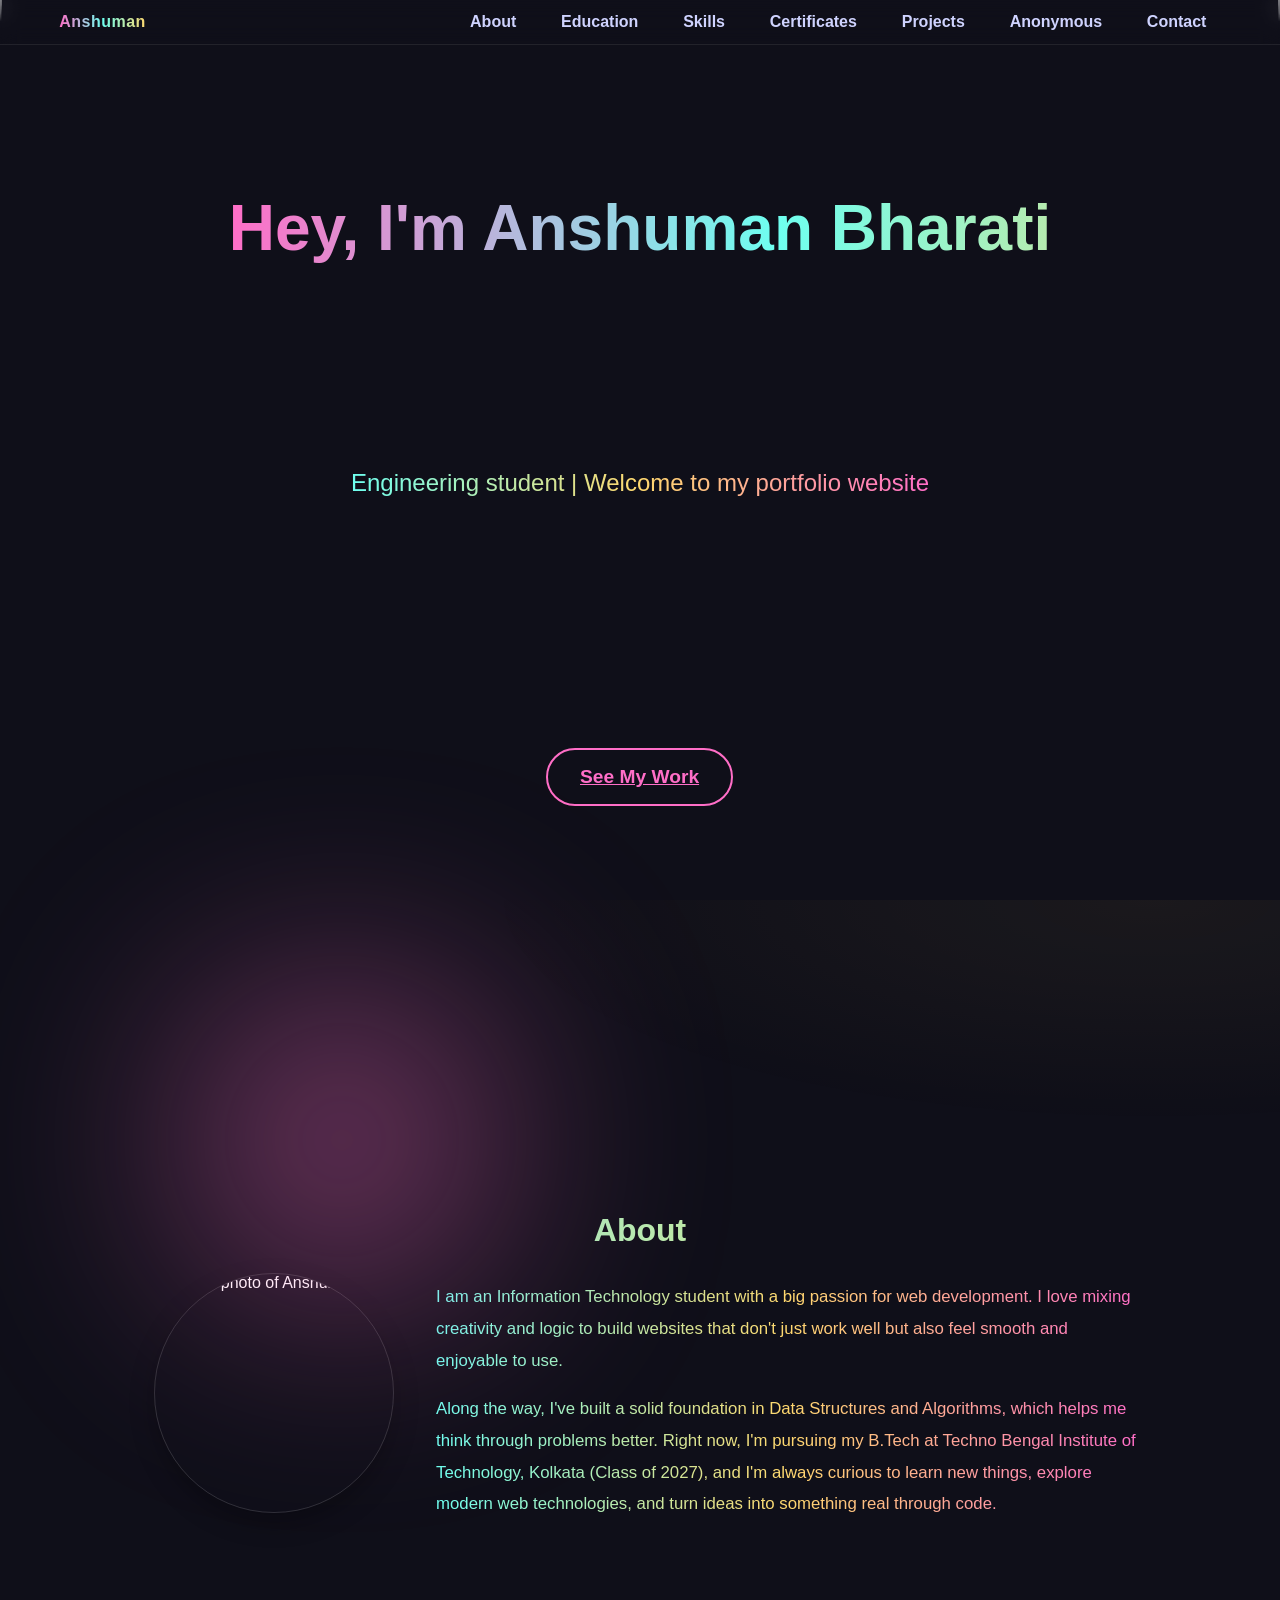
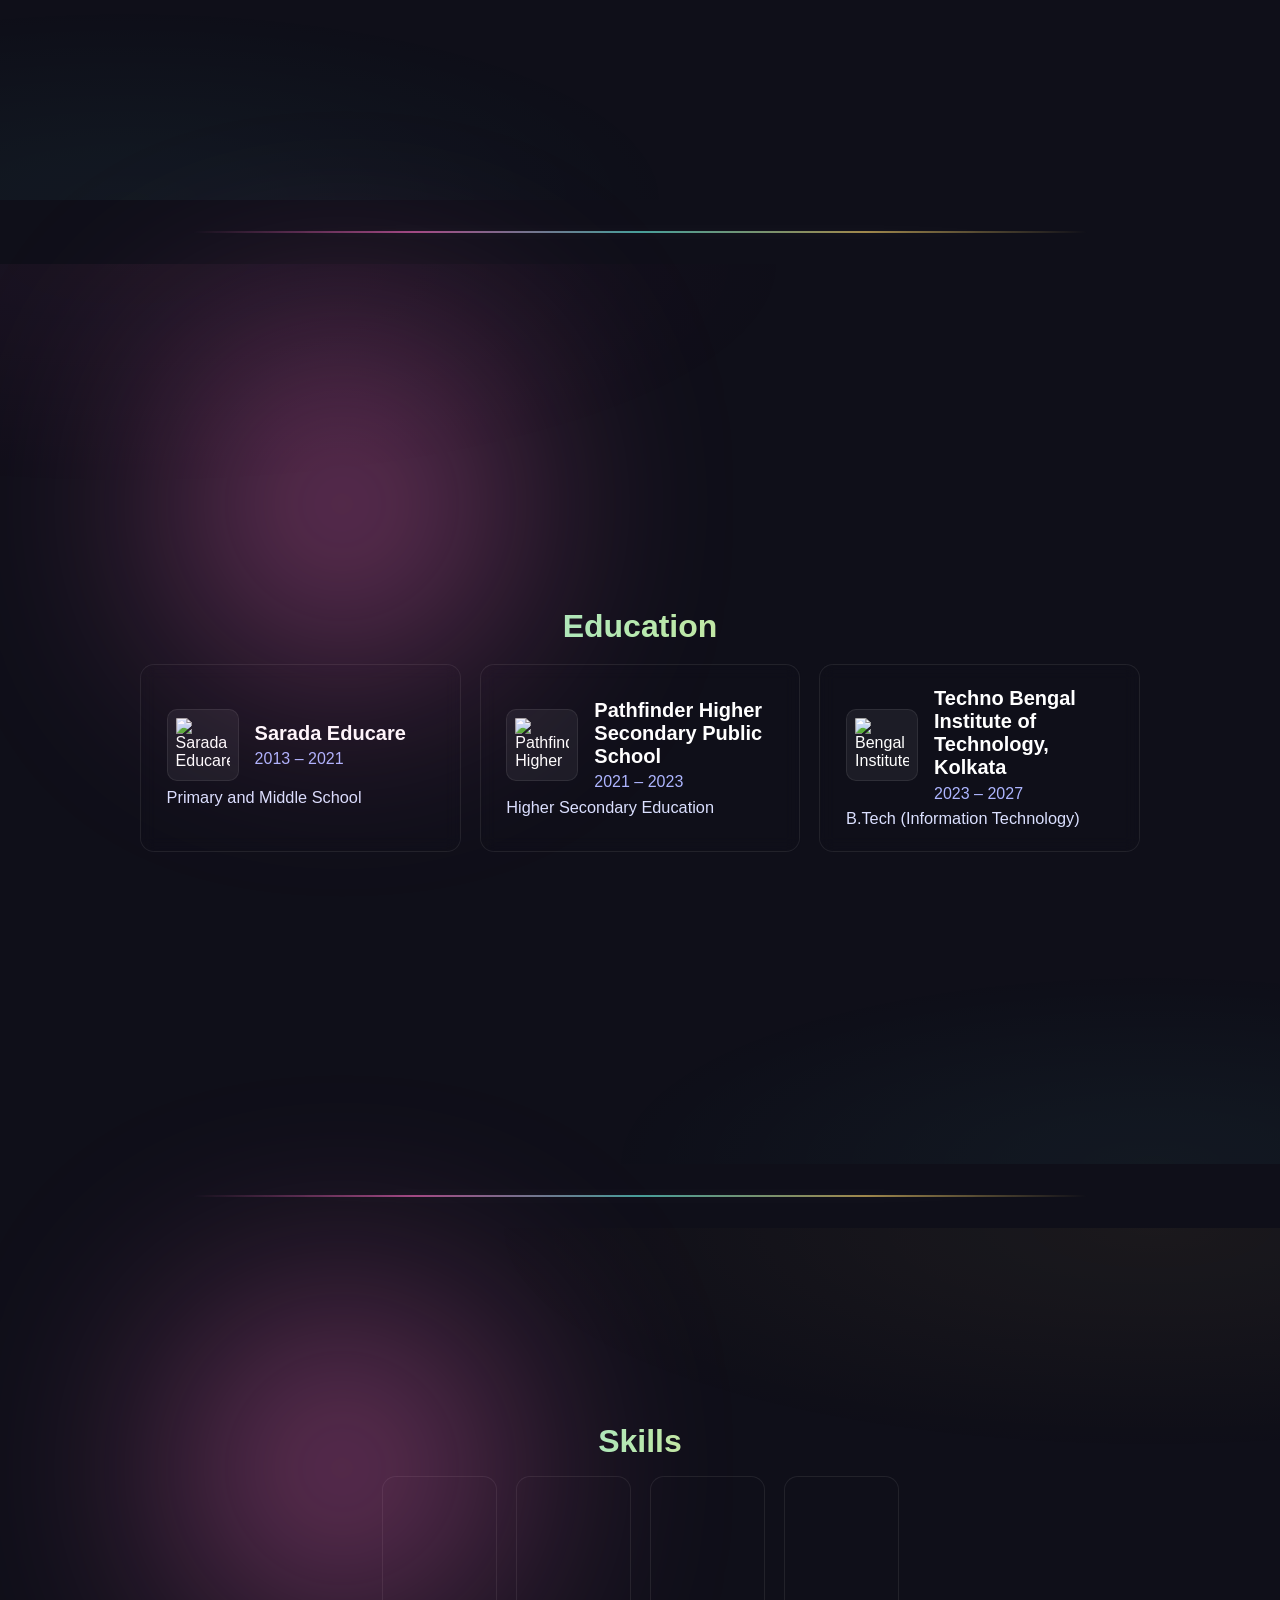
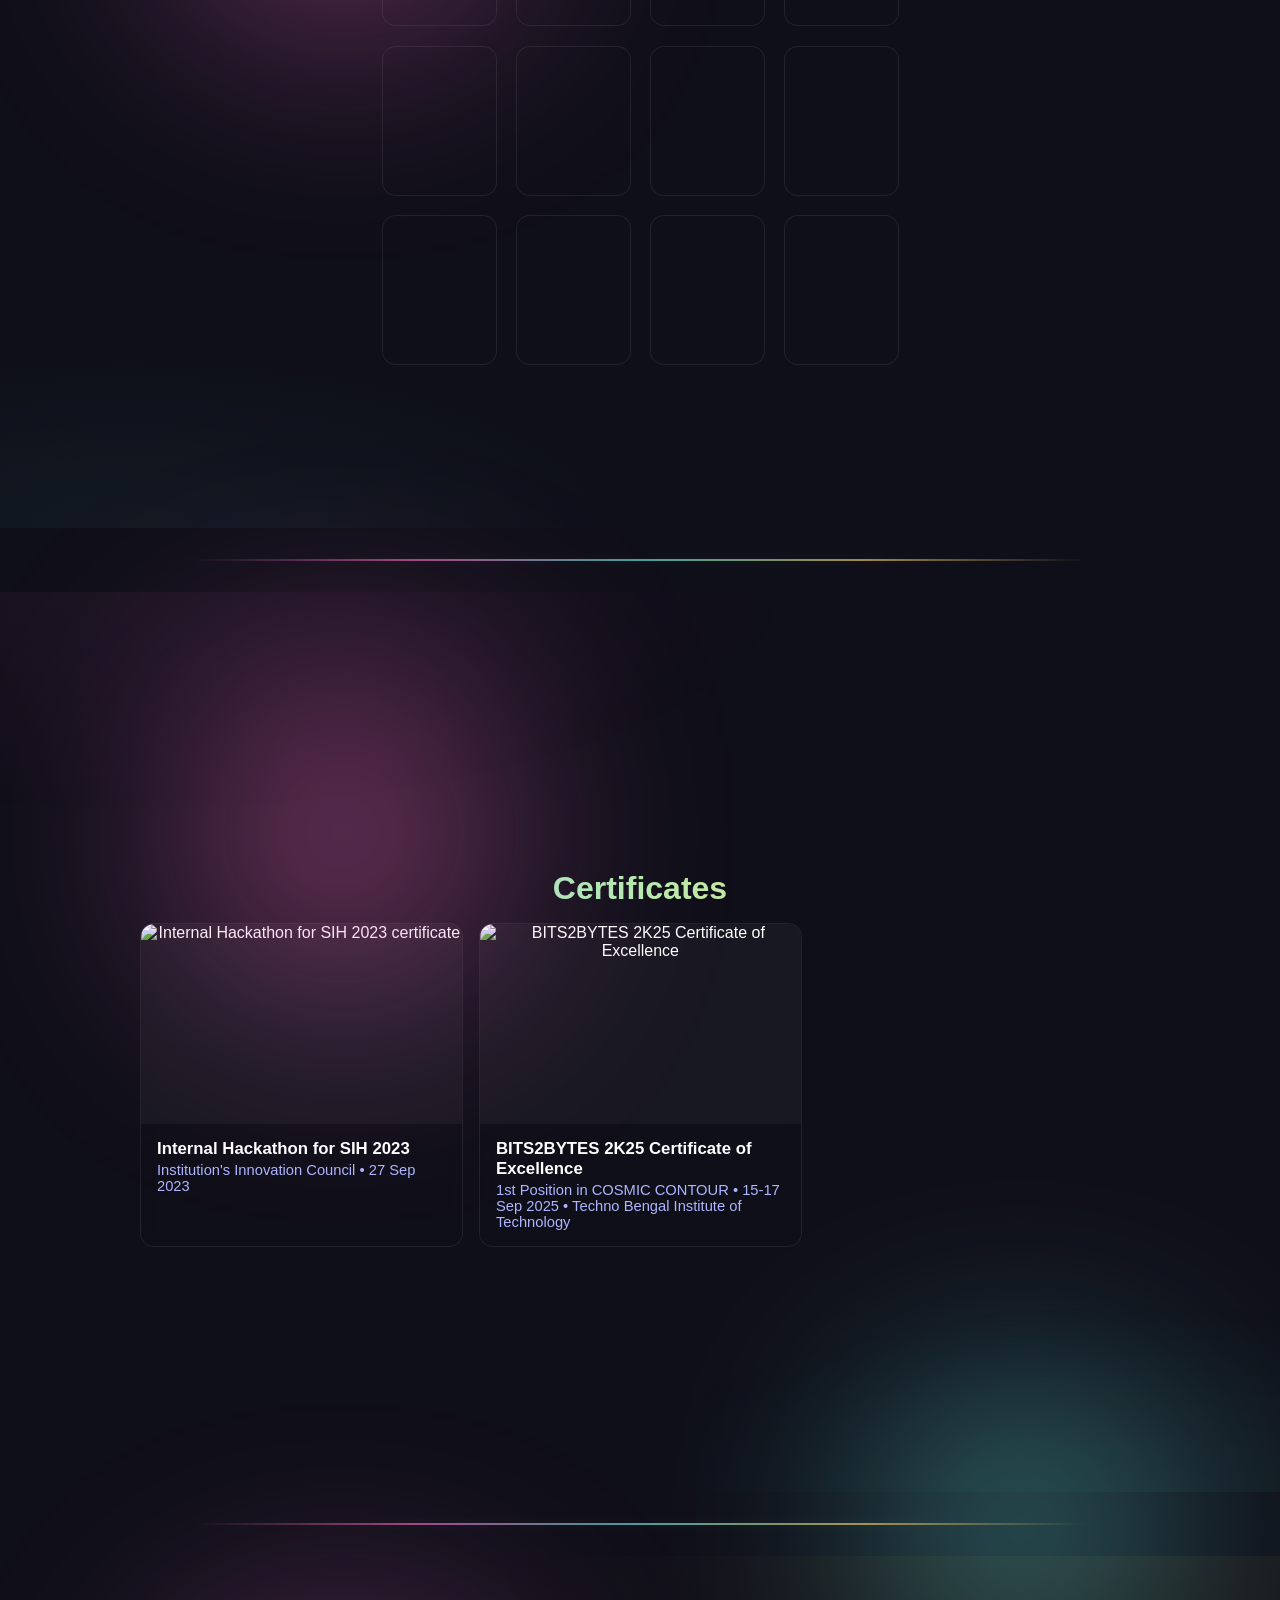
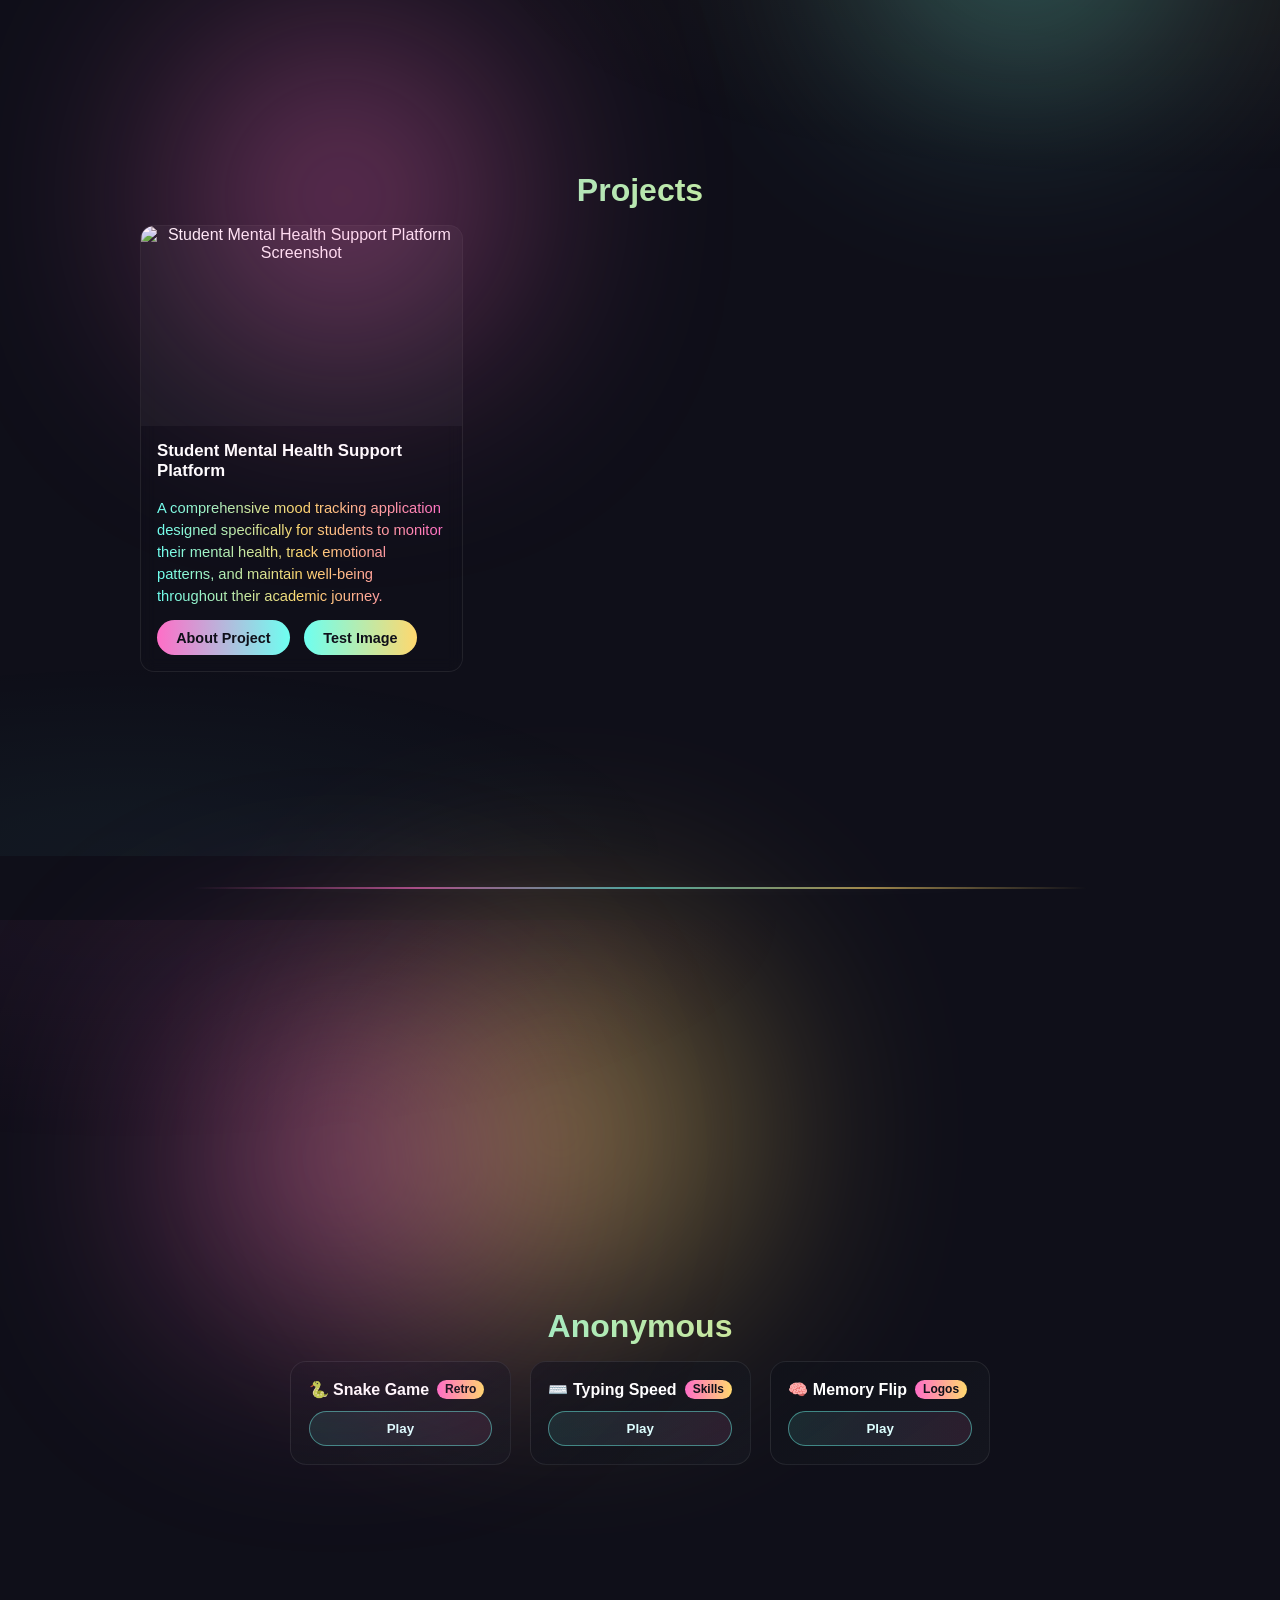
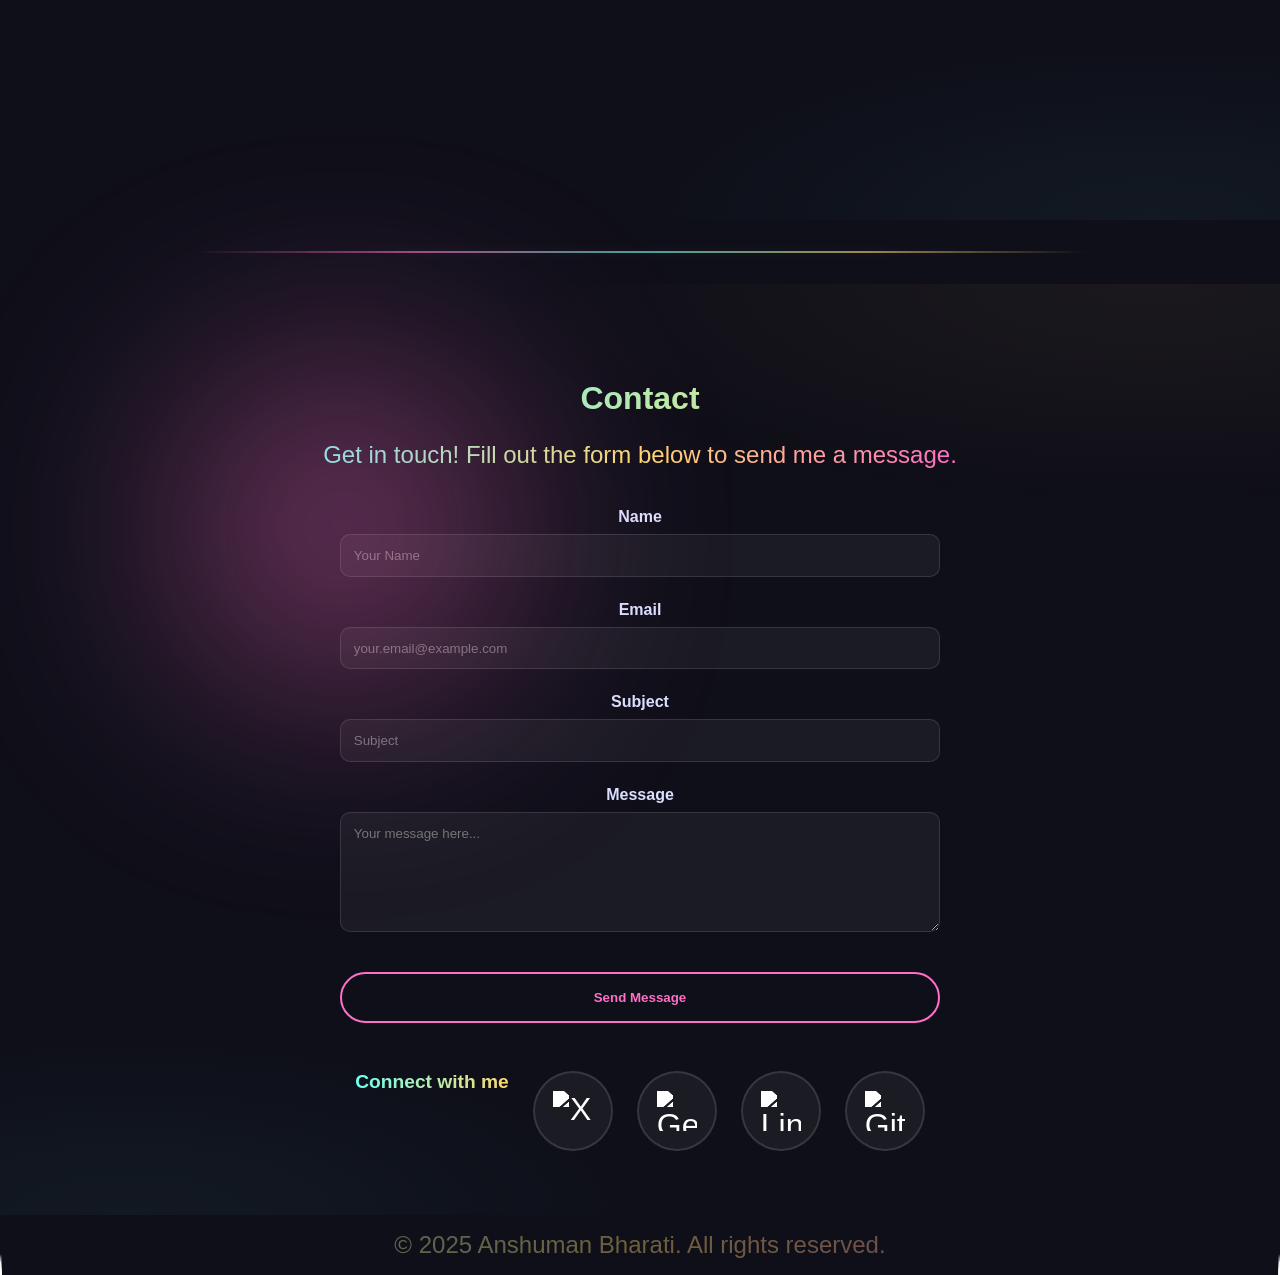
==== commit 85ad069f: "Update index.html" ====
--- a/index.html
+++ b/index.html
@@ -232,14 +232,7 @@
           <button class="game-btn" onclick="toggleGame('snakeArea')">Play</button>
           <div id="snakeArea" class="game-area">
             <canvas id="snake" width="400" height="320"></canvas>
-             <div class="snake-controls">
-              <button class="snake-btn" onclick="changeDirection('up')">↑</button>
-              <div>
-                <button class="snake-btn" onclick="changeDirection('left')">←</button>
-                <button class="snake-btn" onclick="changeDirection('right')">→</button>
-              </div>
-              <button class="snake-btn" onclick="changeDirection('down')">↓</button>
-            </div>
+             
             <div class="typing-stats" id="snakeStats">Score: 0</div>
           </div>
         </div>
@@ -360,3 +353,4 @@
 
 
 
+
--- a/style.css
+++ b/style.css
@@ -198,6 +198,8 @@
      nav ul { display: none; gap: 0.4rem; flex-wrap: wrap; position: fixed; top: 100%; left: 0; width: 100%; height: calc(100vh - 100%); background: rgba(15, 15, 25, 0.95); backdrop-filter: blur(10px); flex-direction: column; align-items: center; justify-content: center; transform: translateY(-100%); transition: transform 0.3s ease; z-index: 9; }
      nav ul.active { display: flex; transform: translateY(0); }
      .hamburger { display: flex; }
+     .snake-controls { gap: 1rem; }
+     .snake-controls > div { gap: 1.5rem; }
    }
 
    @media(max-width: 480px) {
@@ -223,6 +225,12 @@
      .circle { display: none; } /* Hide floating circles on mobile for cleaner look */
    }
 
+   @media (min-width: 769px) {
+     .snake-controls {
+       display: none;
+     }
+   }
+
    /* —— Generic Section Layout —— */
    section.page-section { position: relative; z-index: 2; padding: 6rem 1.2rem 4rem; min-height: 100vh; display: grid; place-items: center; text-align: center; }
    .section-inner { max-width: 1000px; margin: 0 auto; }
@@ -379,6 +387,10 @@
    .game-btn:hover { background: linear-gradient(90deg, rgba(110,255,240,0.2), rgba(255,110,199,0.2)); box-shadow: 0 10px 24px rgba(110,255,240,.18); }
    .game-area { border: 1px solid rgba(255,255,255,0.1); border-radius: 14px; padding: 1rem; display: none; background: rgba(255,255,255,0.03); }
    canvas#snake { background: radial-gradient(600px 200px at 30% 0%, rgba(255,110,199,.08), transparent 60%), #0a0a12; width: 100%; height: 340px; border-radius: 12px; }
+   .snake-controls { display: flex; flex-direction: column; align-items: center; gap: 0.5rem; margin-top: 1rem; }
+   .snake-controls > div { display: flex; gap: 1rem; }
+   .snake-btn { width: 50px; height: 50px; border-radius: 50%; border: 2px solid #6efff0; background: rgba(110,255,240,0.1); color: #6efff0; font-size: 1.5rem; cursor: pointer; transition: all 0.3s ease; }
+   .snake-btn:hover { background: rgba(110,255,240,0.2); transform: scale(1.1); }
    .typing-wrap { display: grid; gap: 0.5rem; }
    .typing-target { font-size: 1rem; color: #dbe0ff; min-height: 48px; }
    .typing-input { width: 100%; padding: 0.7rem 0.9rem; border-radius: 10px; border: 1px solid rgba(255,255,255,0.12); background: rgba(255,255,255,0.05); color: #fff; }
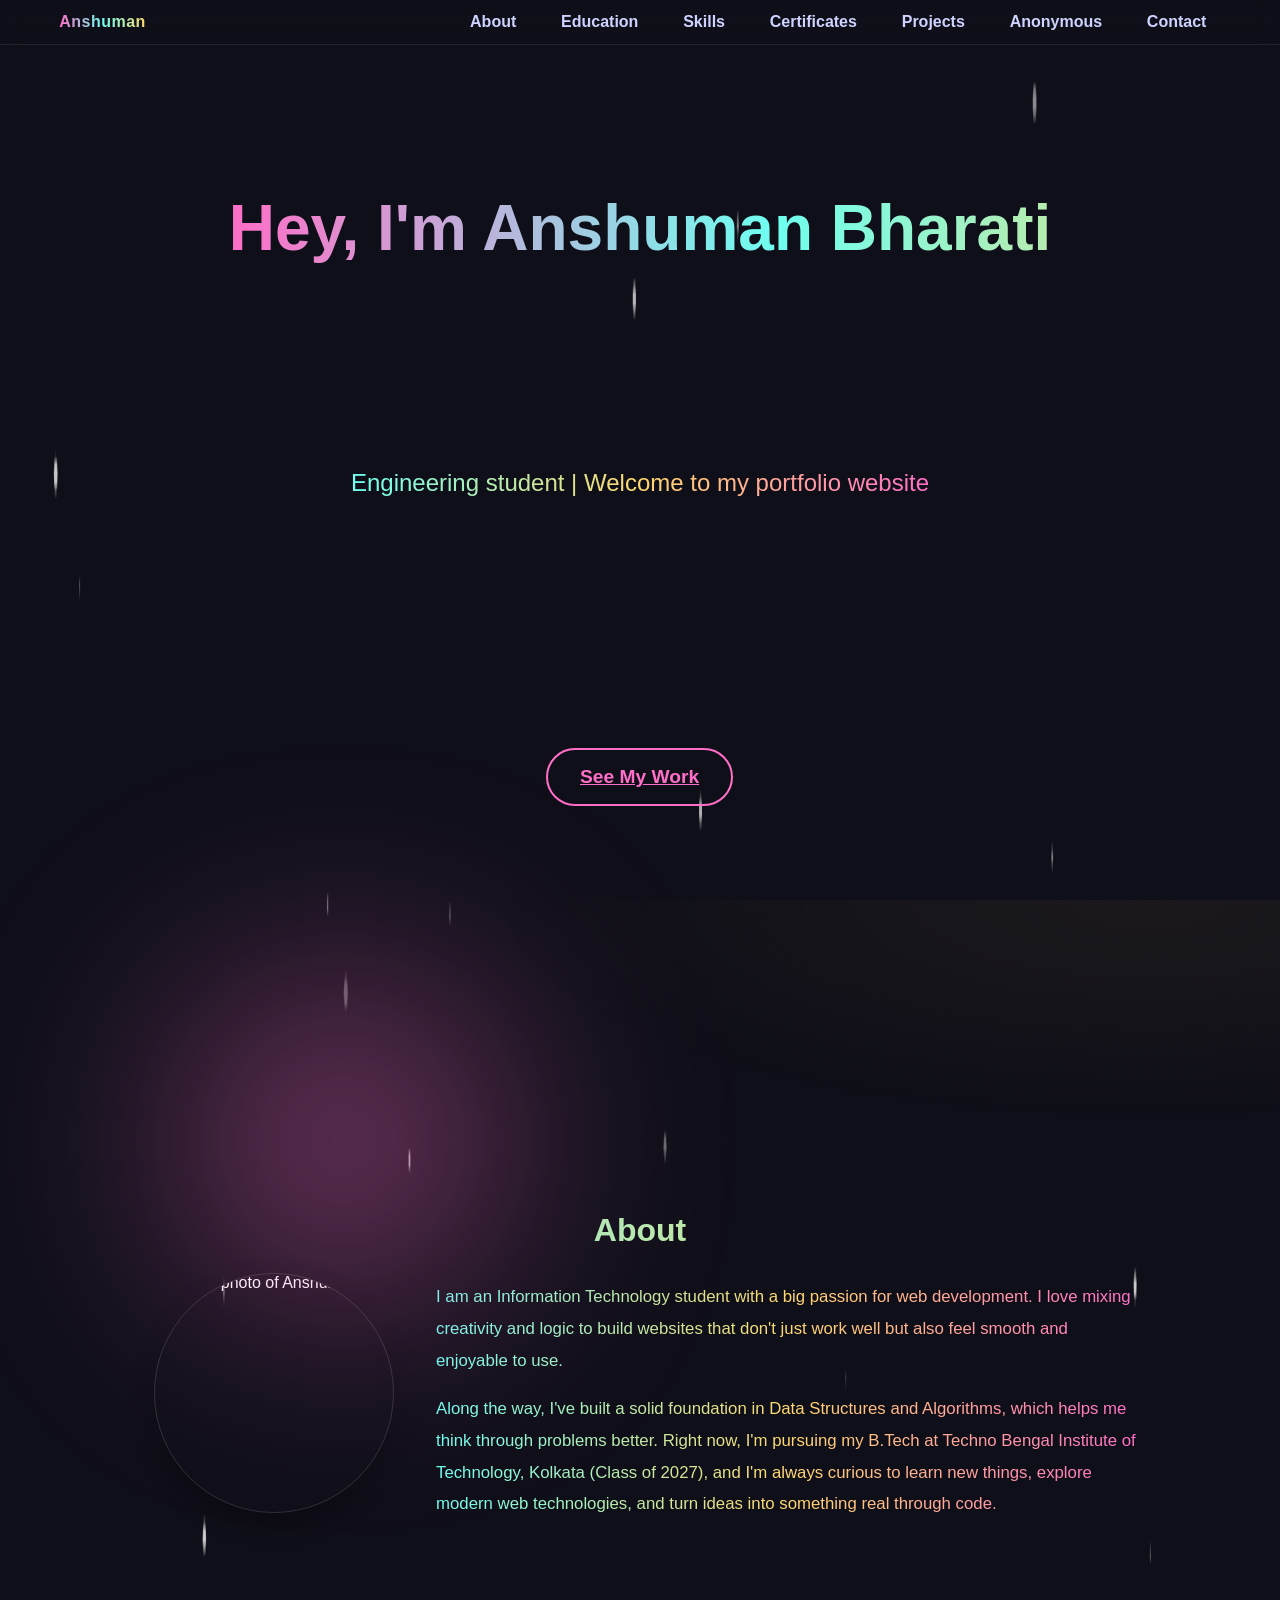
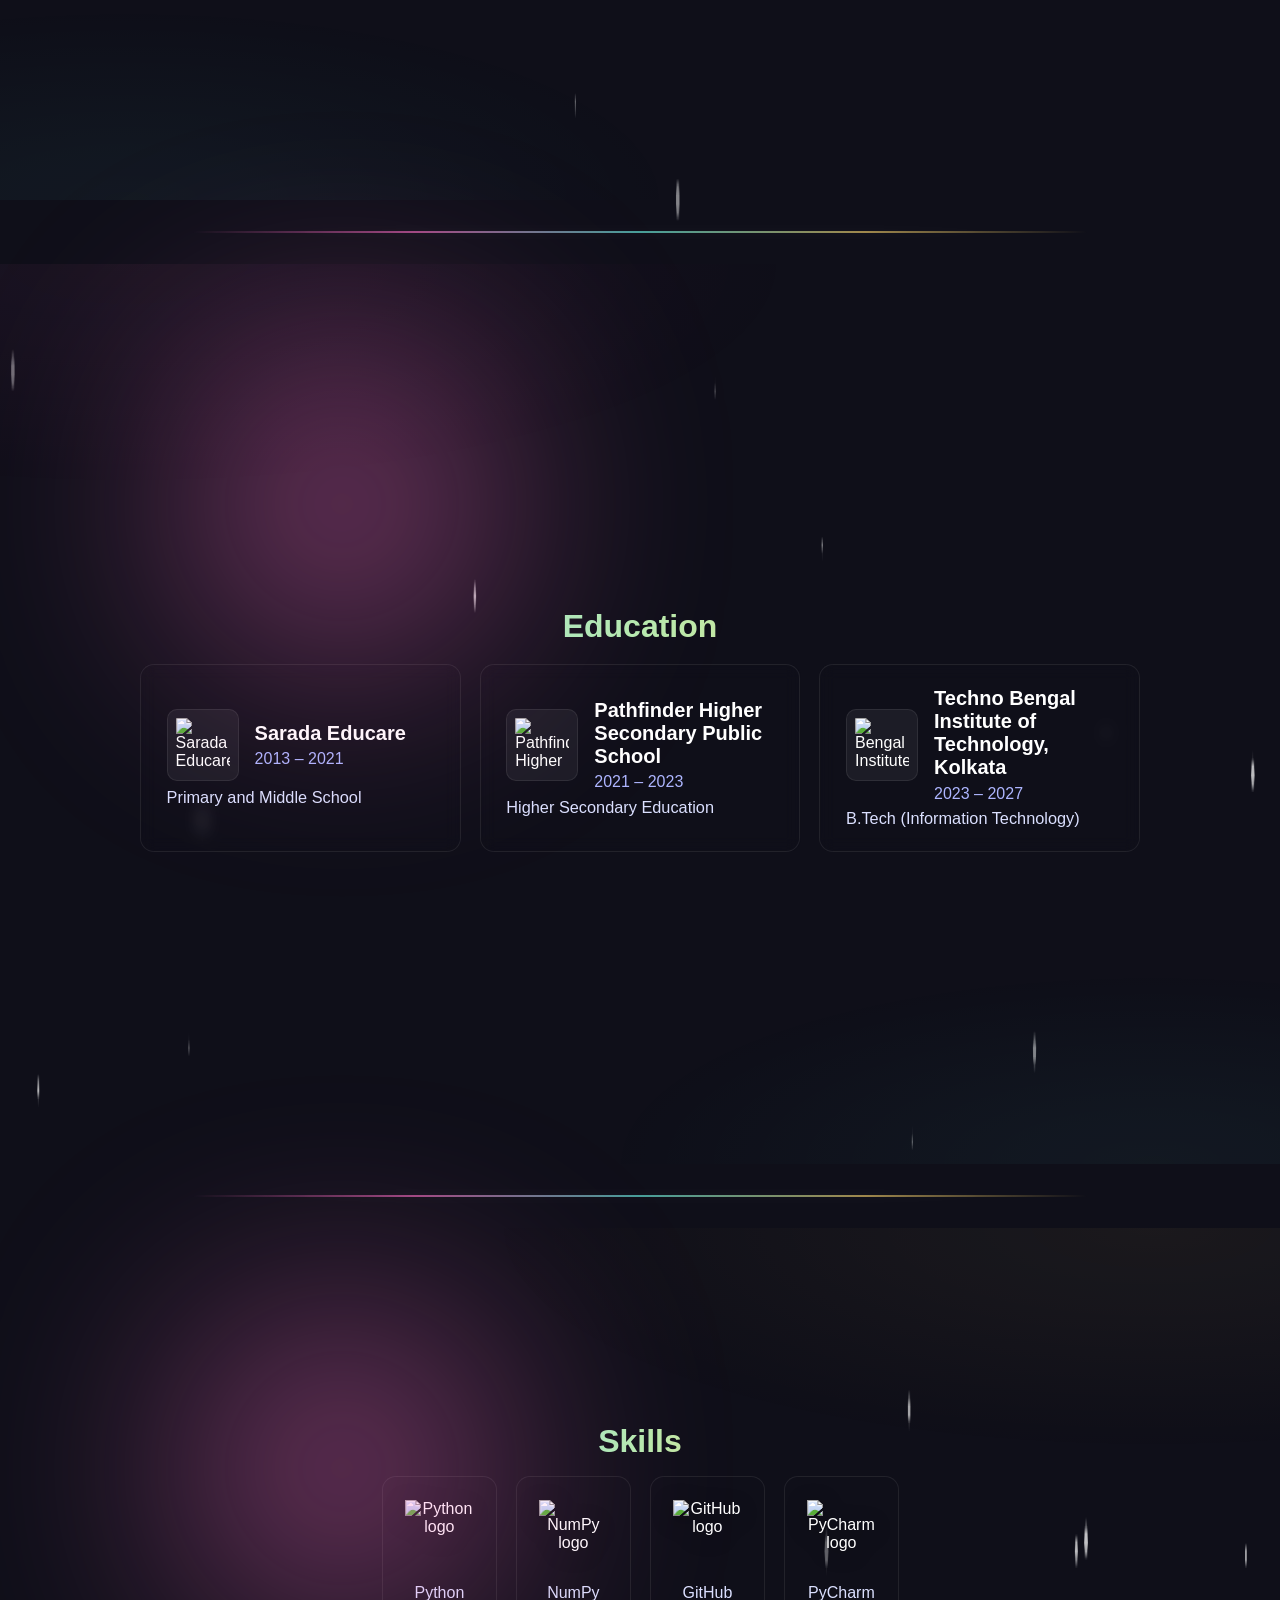
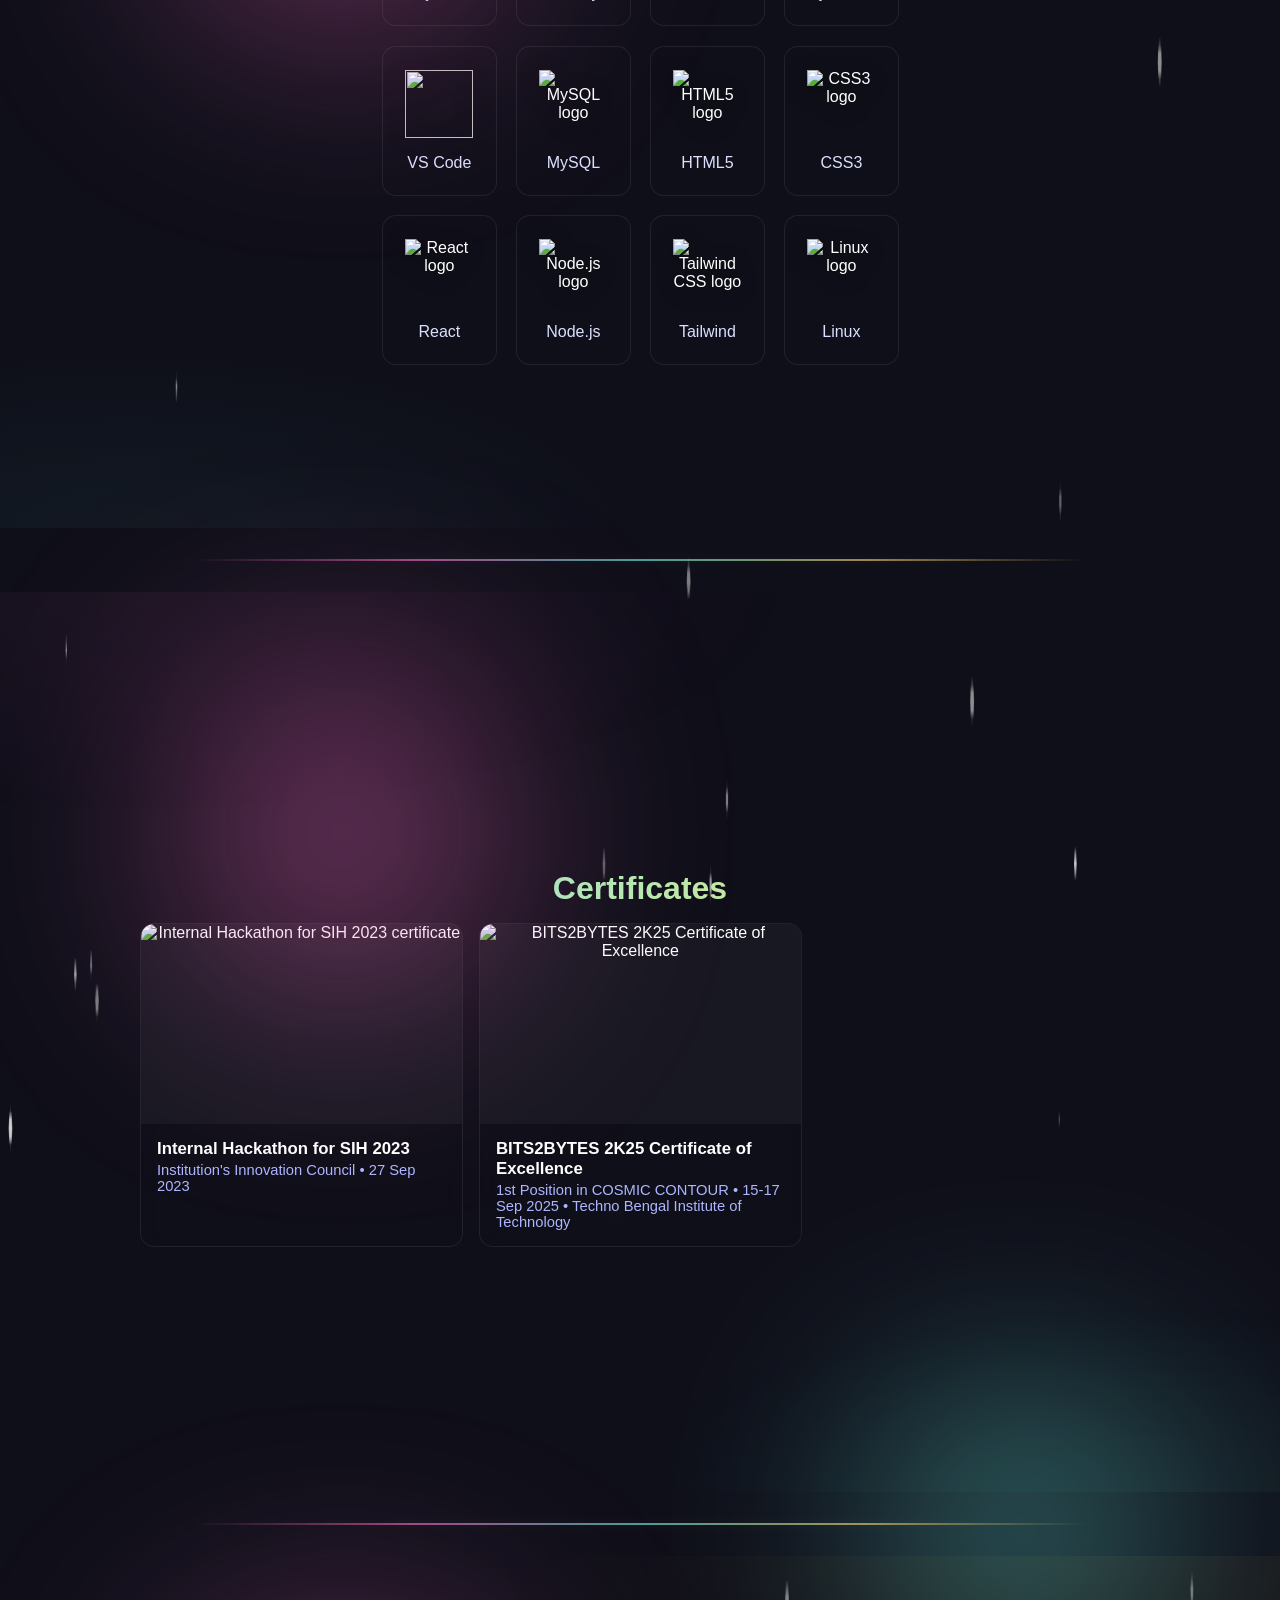
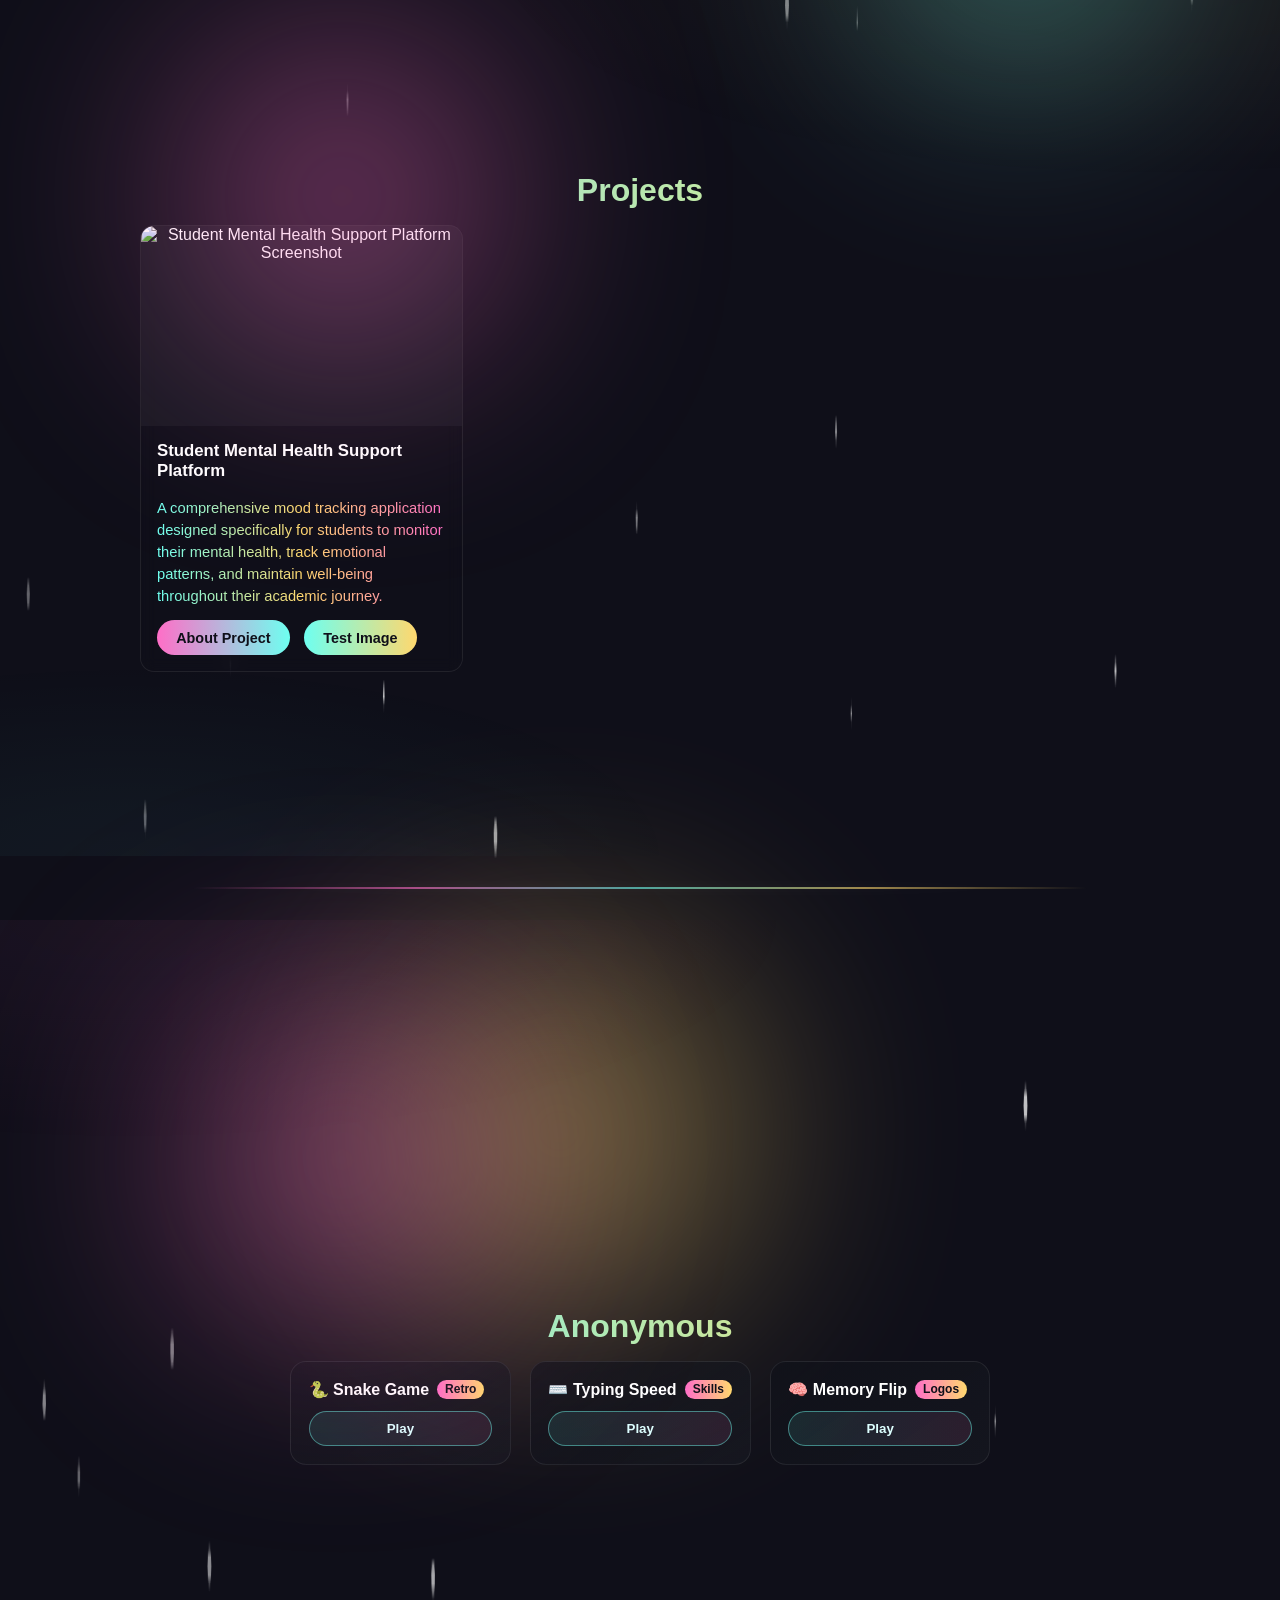
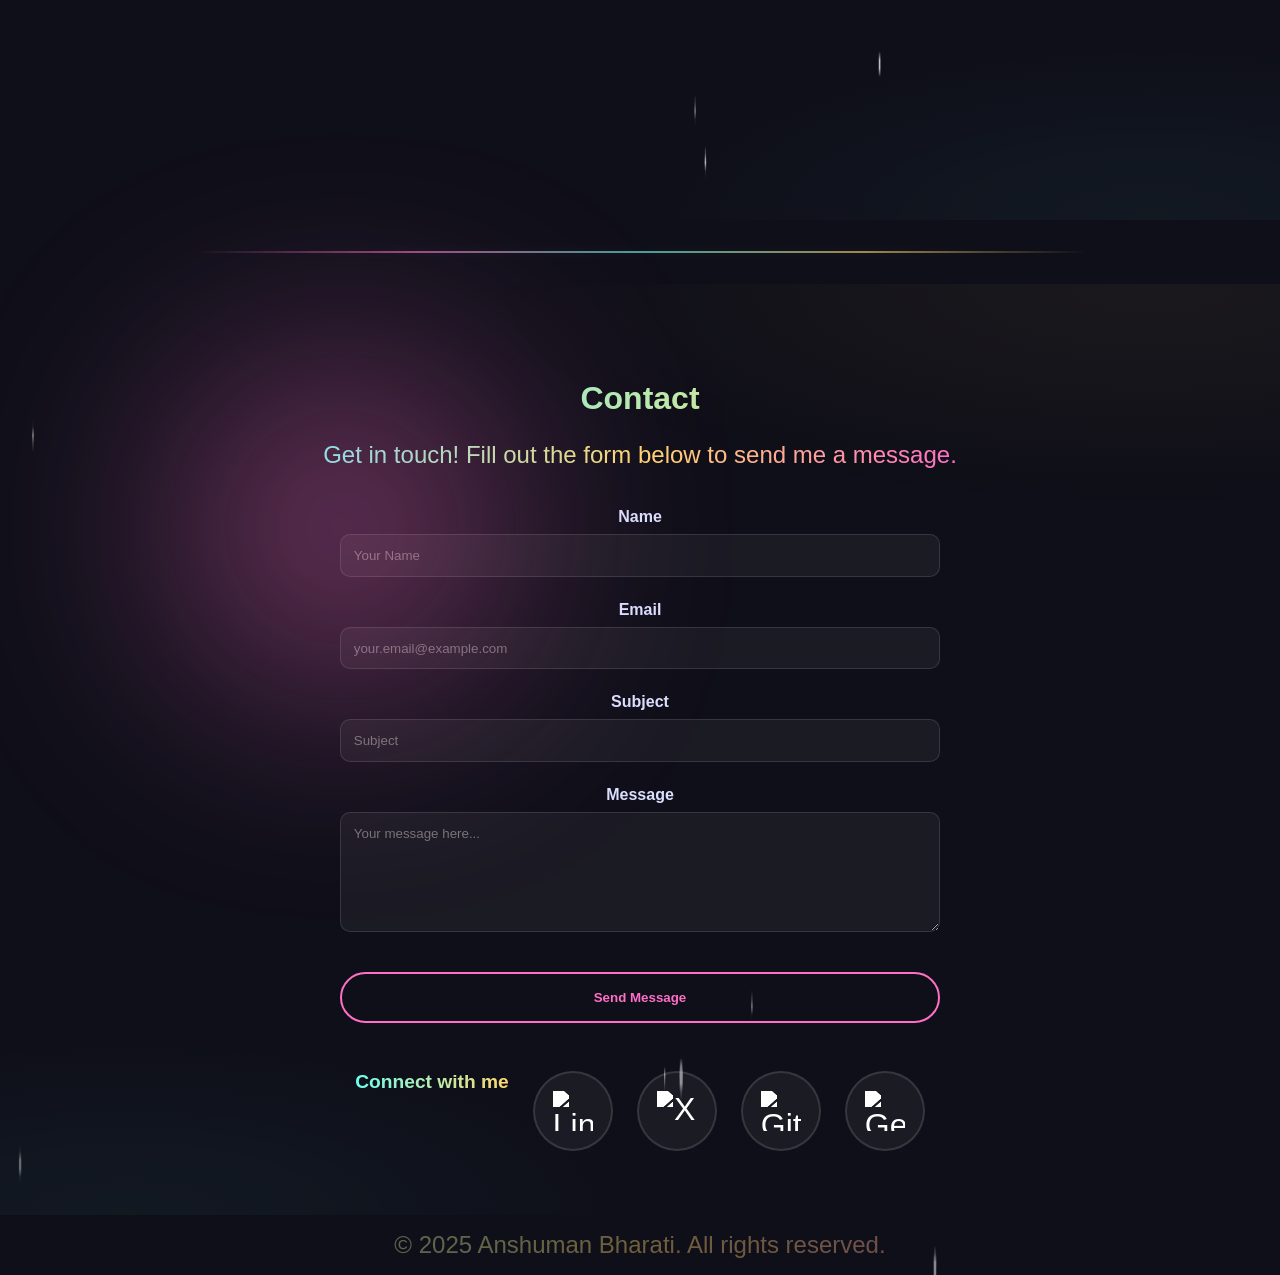
==== commit f84d07dc: "Update index.html" ====
--- a/index.html
+++ b/index.html
@@ -288,10 +288,10 @@
     </form>
     <div class="social-links">
       <h3>Connect with me</h3>
+       <a href="https://www.linkedin.com/in/anshuman-bharati-465815290/" target="_blank" title="LinkedIn"><img src="https://cdn.jsdelivr.net/npm/simple-icons@v10/icons/linkedin.svg" alt="LinkedIn" width="40" height="40"></a>
       <a href="https://x.com/AnshumanBharat9" target="_blank" title="X (Twitter)"><img src="https://cdn.jsdelivr.net/npm/simple-icons@v10/icons/x.svg" alt="X" width="40" height="40"></a>
+     <a href="https://github.com/Anshuman-codes05" target="_blank" title="GitHub"><img src="https://cdn.jsdelivr.net/npm/simple-icons@v10/icons/github.svg" alt="GitHub" width="40" height="40"></a>
       <a href="https://www.geeksforgeeks.org/user/bharatianlp2e/" target="_blank" title="Geeks for Geeks"><img src="https://cdn.jsdelivr.net/npm/simple-icons@v10/icons/geeksforgeeks.svg" alt="Geeks for Geeks" width="40" height="40"></a>
-      <a href="https://www.linkedin.com/in/anshuman-bharati-465815290/" target="_blank" title="LinkedIn"><img src="https://cdn.jsdelivr.net/npm/simple-icons@v10/icons/linkedin.svg" alt="LinkedIn" width="40" height="40"></a>
-      <a href="https://github.com/Anshuman-codes05" target="_blank" title="GitHub"><img src="https://cdn.jsdelivr.net/npm/simple-icons@v10/icons/github.svg" alt="GitHub" width="40" height="40"></a>
     </div>
   </div>
   <div class="circle"></div>
@@ -354,3 +354,4 @@
 
 
 
+
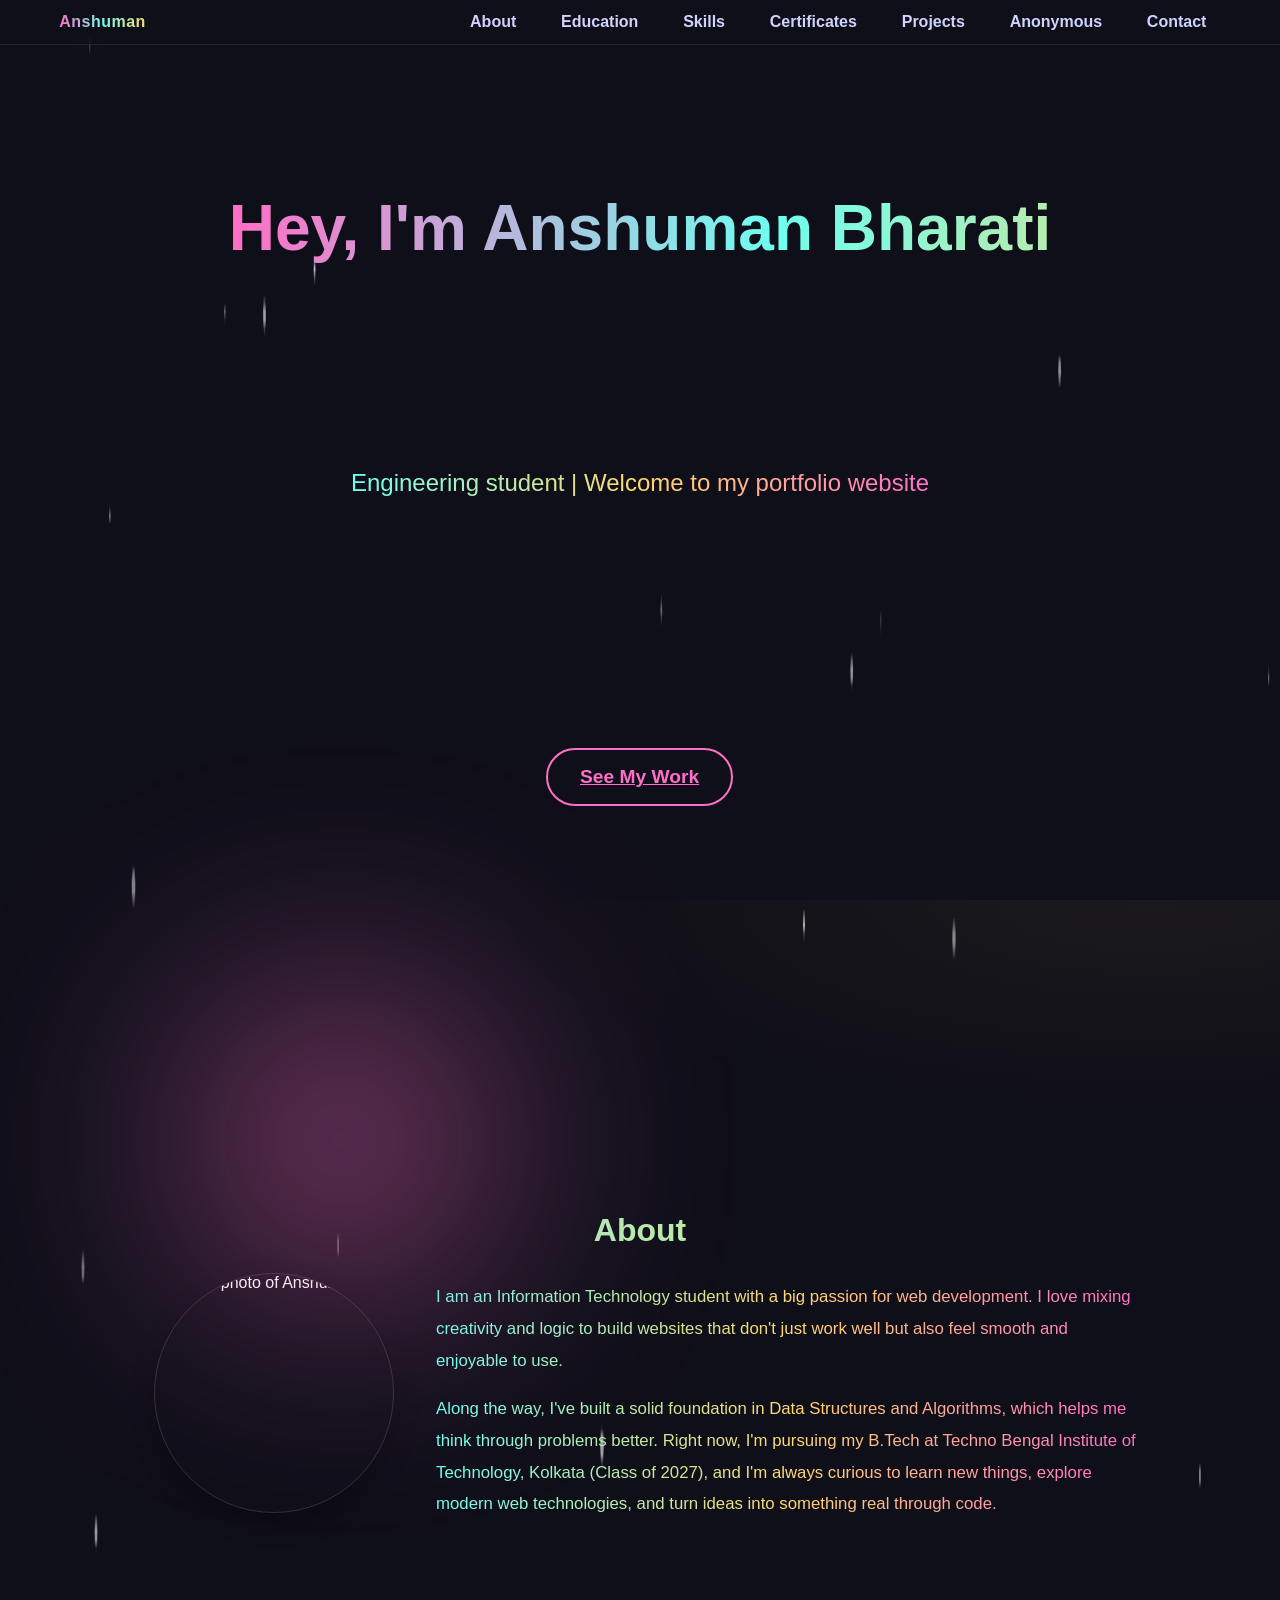
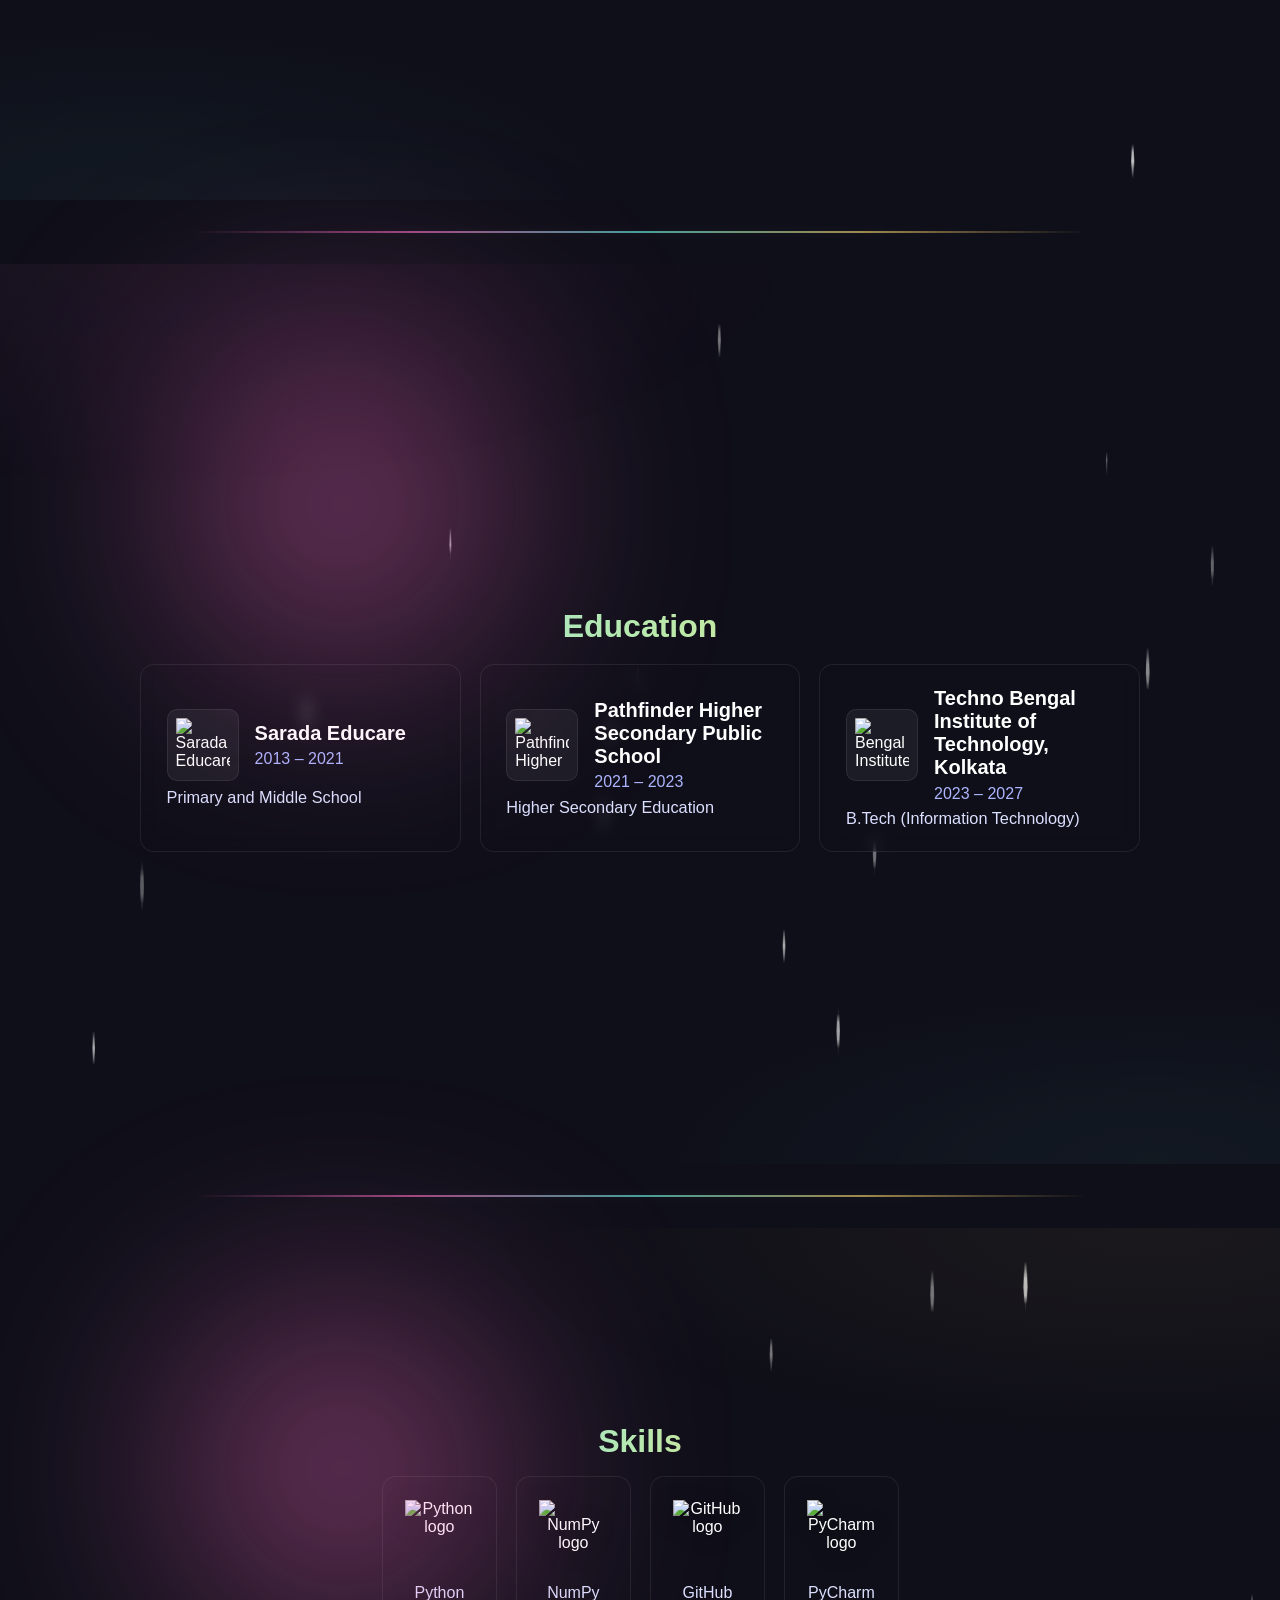
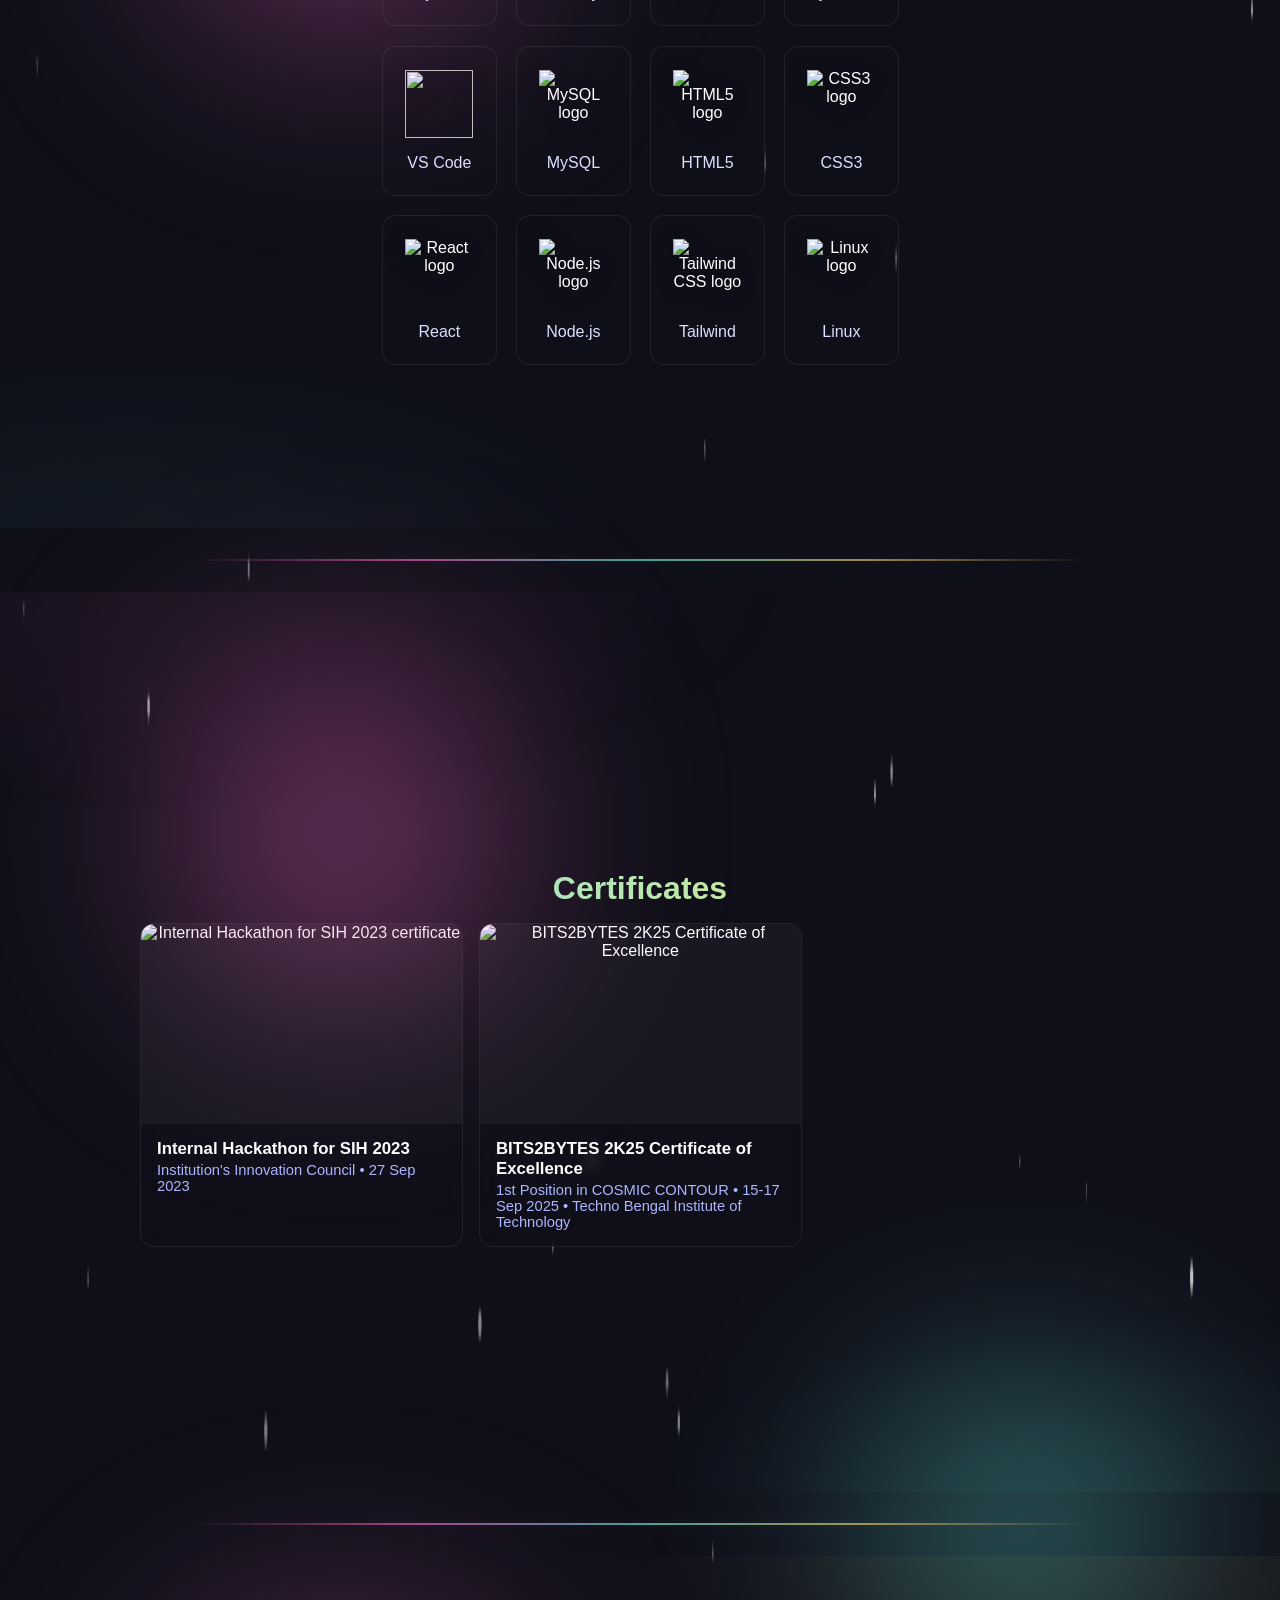
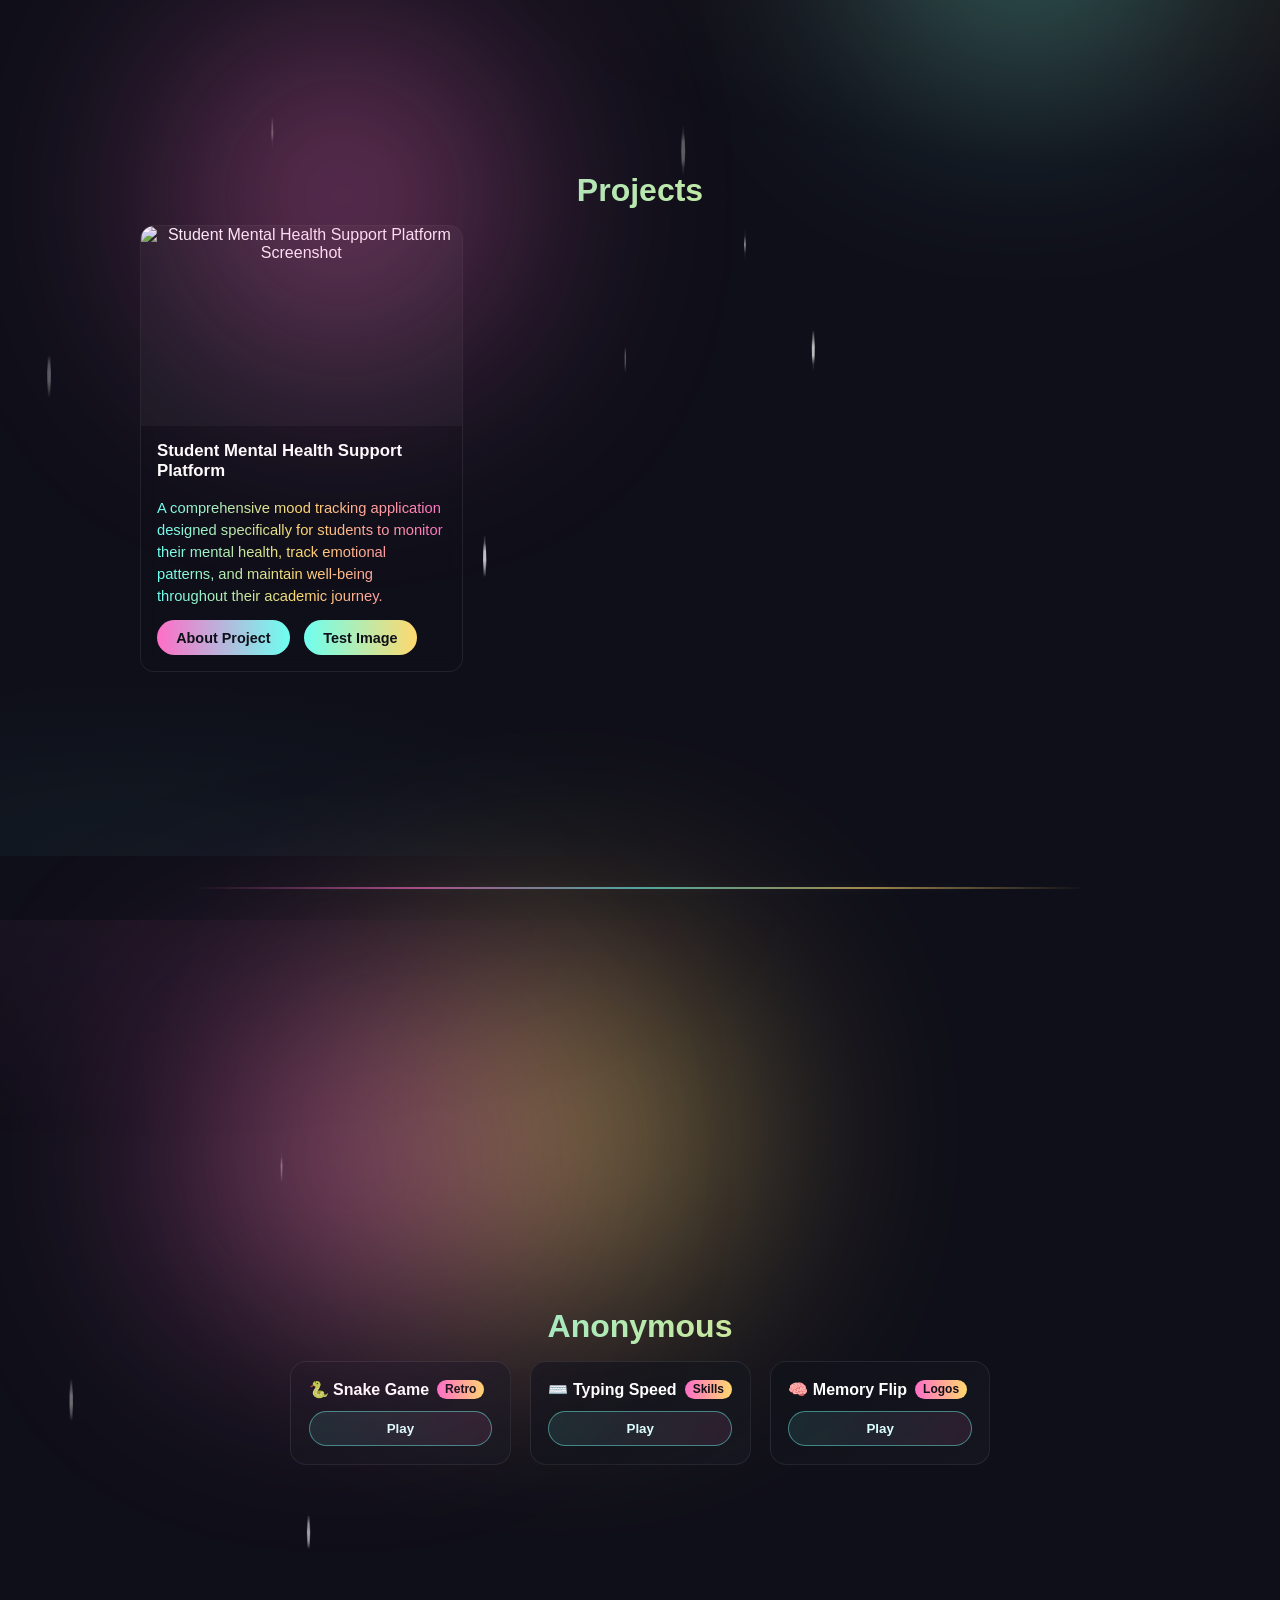
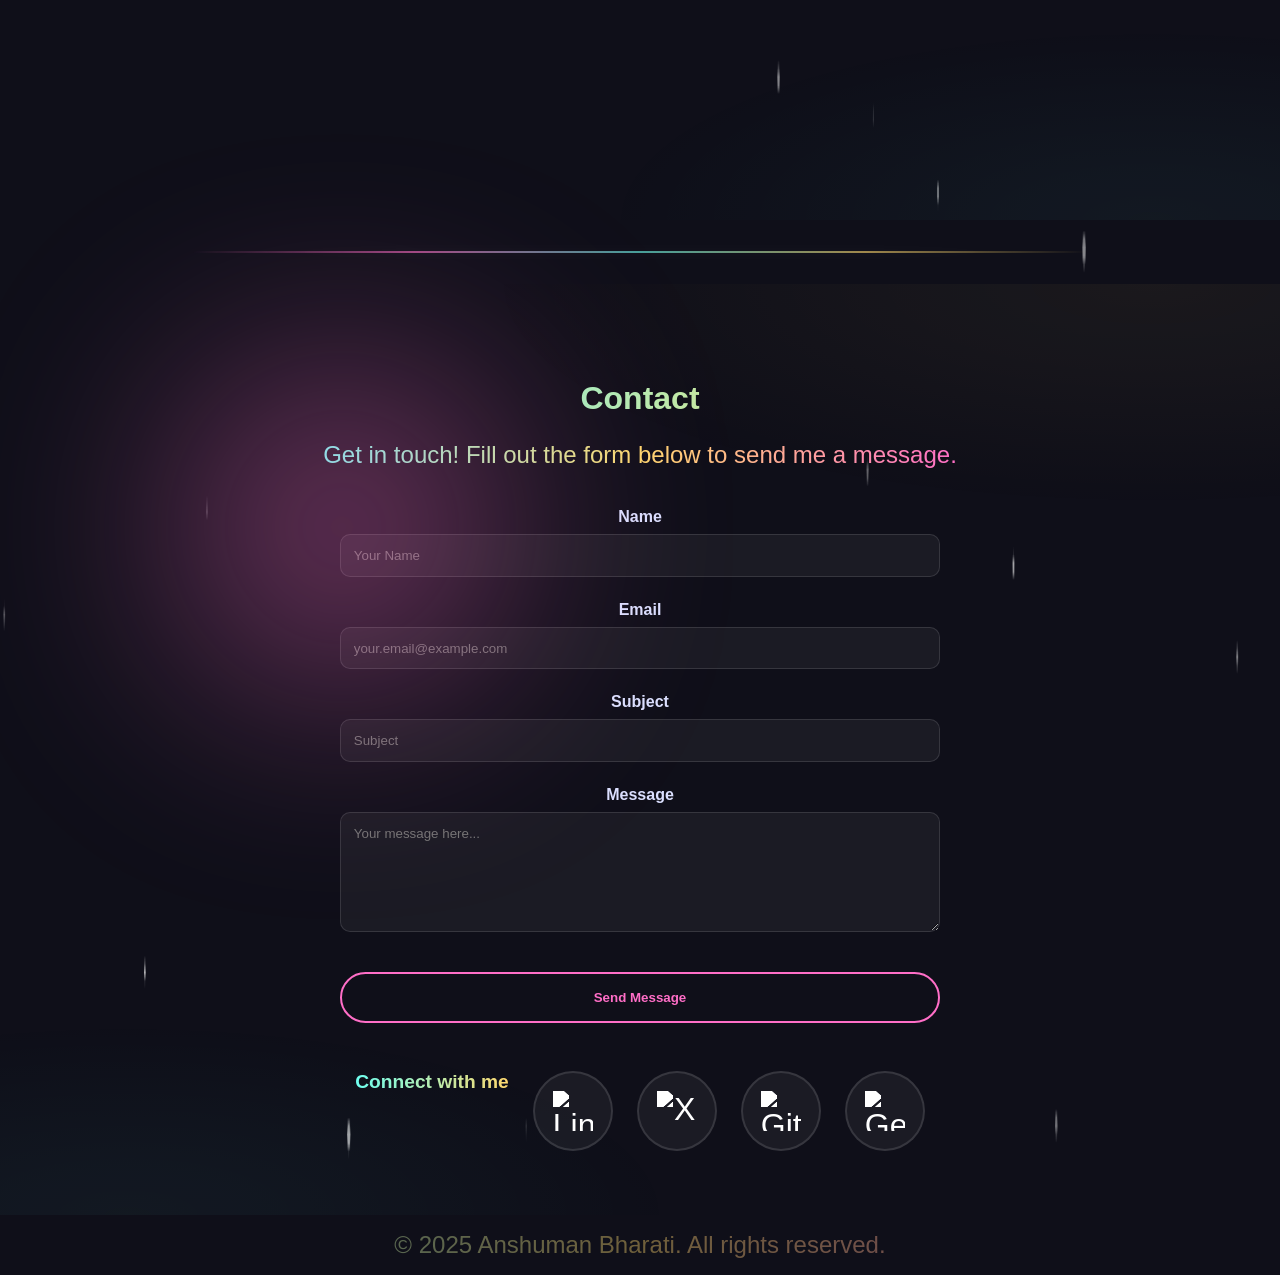
==== commit 00ba638c: "Update index.html" ====
--- a/index.html
+++ b/index.html
@@ -288,9 +288,9 @@
     </form>
     <div class="social-links">
       <h3>Connect with me</h3>
-       <a href="https://www.linkedin.com/in/anshuman-bharati-465815290/" target="_blank" title="LinkedIn"><img src="https://cdn.jsdelivr.net/npm/simple-icons@v10/icons/linkedin.svg" alt="LinkedIn" width="40" height="40"></a>
+        <a href="https://www.linkedin.com/in/anshuman-bharati-465815290/" target="_blank" title="LinkedIn"><img src="https://cdn.jsdelivr.net/npm/simple-icons@v10/icons/linkedin.svg" alt="LinkedIn" width="40" height="40"></a>
       <a href="https://x.com/AnshumanBharat9" target="_blank" title="X (Twitter)"><img src="https://cdn.jsdelivr.net/npm/simple-icons@v10/icons/x.svg" alt="X" width="40" height="40"></a>
-     <a href="https://github.com/Anshuman-codes05" target="_blank" title="GitHub"><img src="https://cdn.jsdelivr.net/npm/simple-icons@v10/icons/github.svg" alt="GitHub" width="40" height="40"></a>
+      <a href="https://github.com/Anshuman-codes05" target="_blank" title="GitHub"><img src="https://cdn.jsdelivr.net/npm/simple-icons@v10/icons/github.svg" alt="GitHub" width="40" height="40"></a>
       <a href="https://www.geeksforgeeks.org/user/bharatianlp2e/" target="_blank" title="Geeks for Geeks"><img src="https://cdn.jsdelivr.net/npm/simple-icons@v10/icons/geeksforgeeks.svg" alt="Geeks for Geeks" width="40" height="40"></a>
     </div>
   </div>
@@ -355,3 +355,4 @@
 
 
 
+
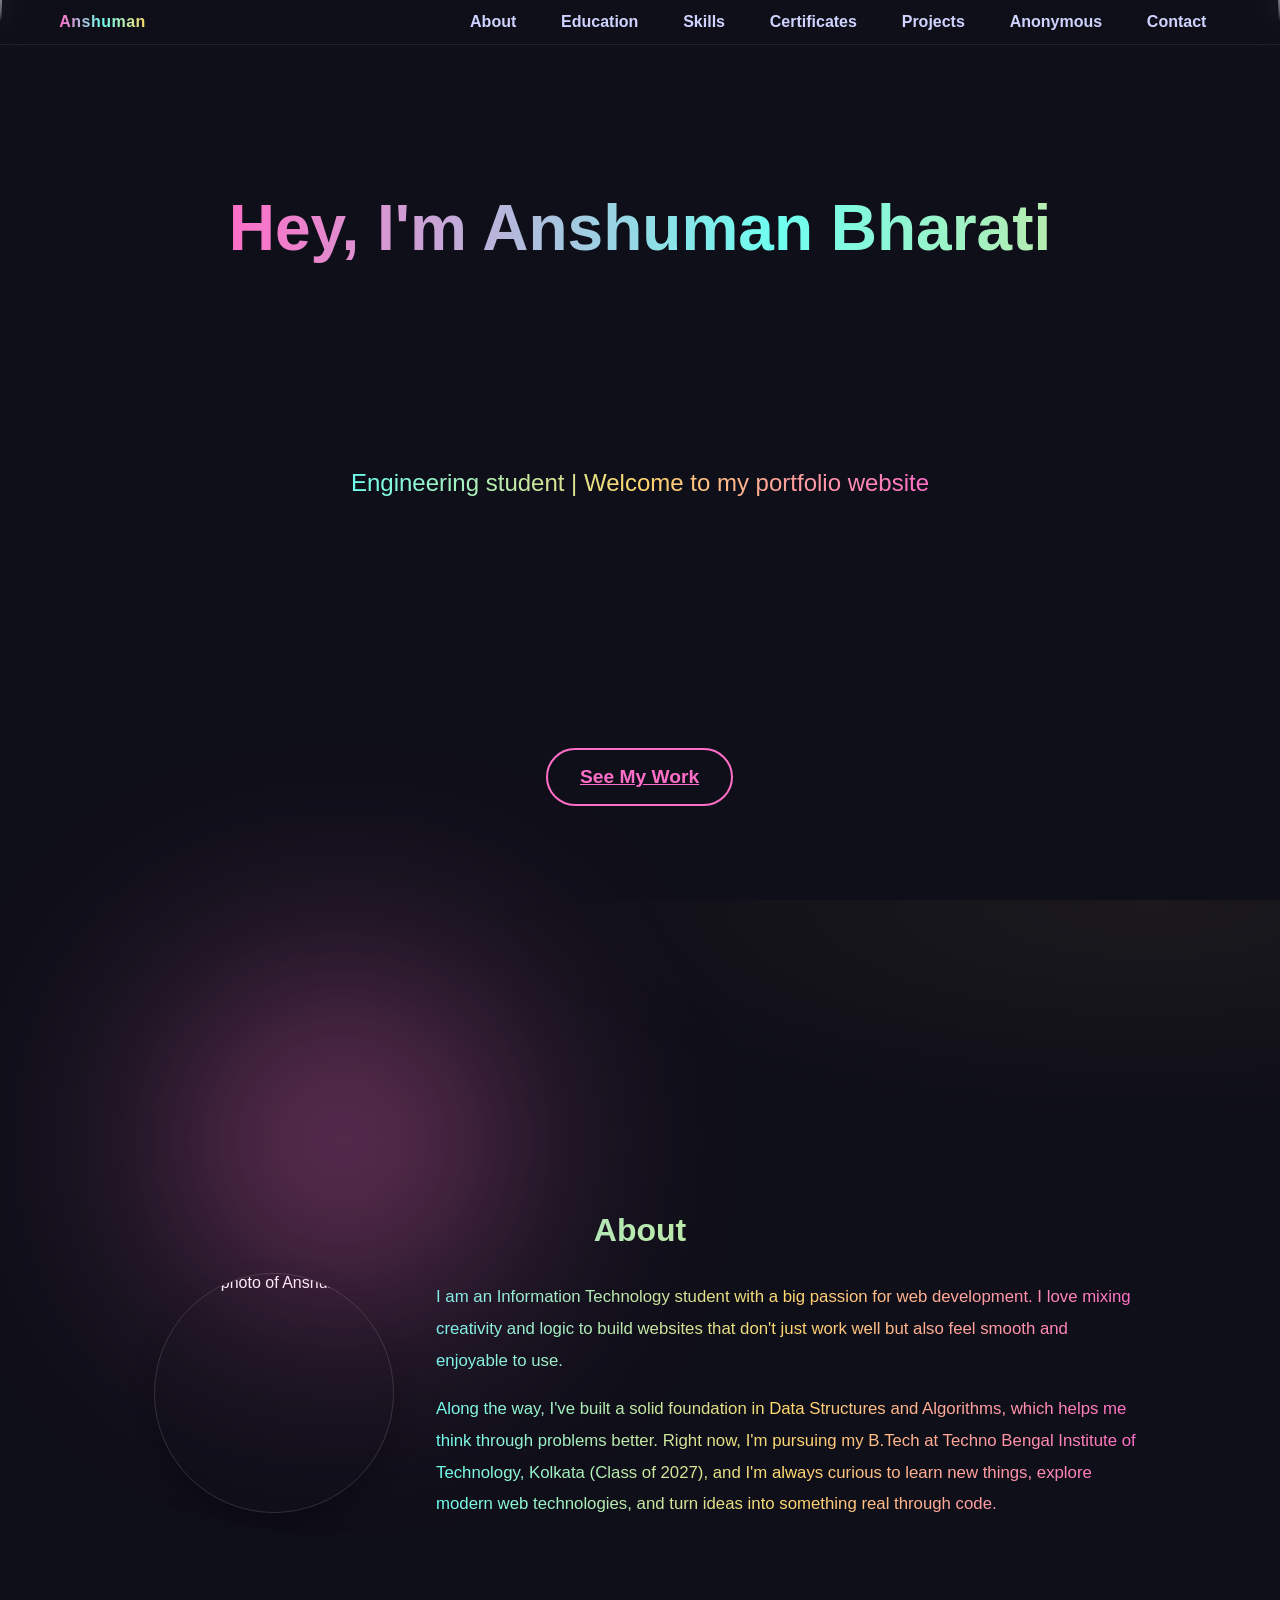
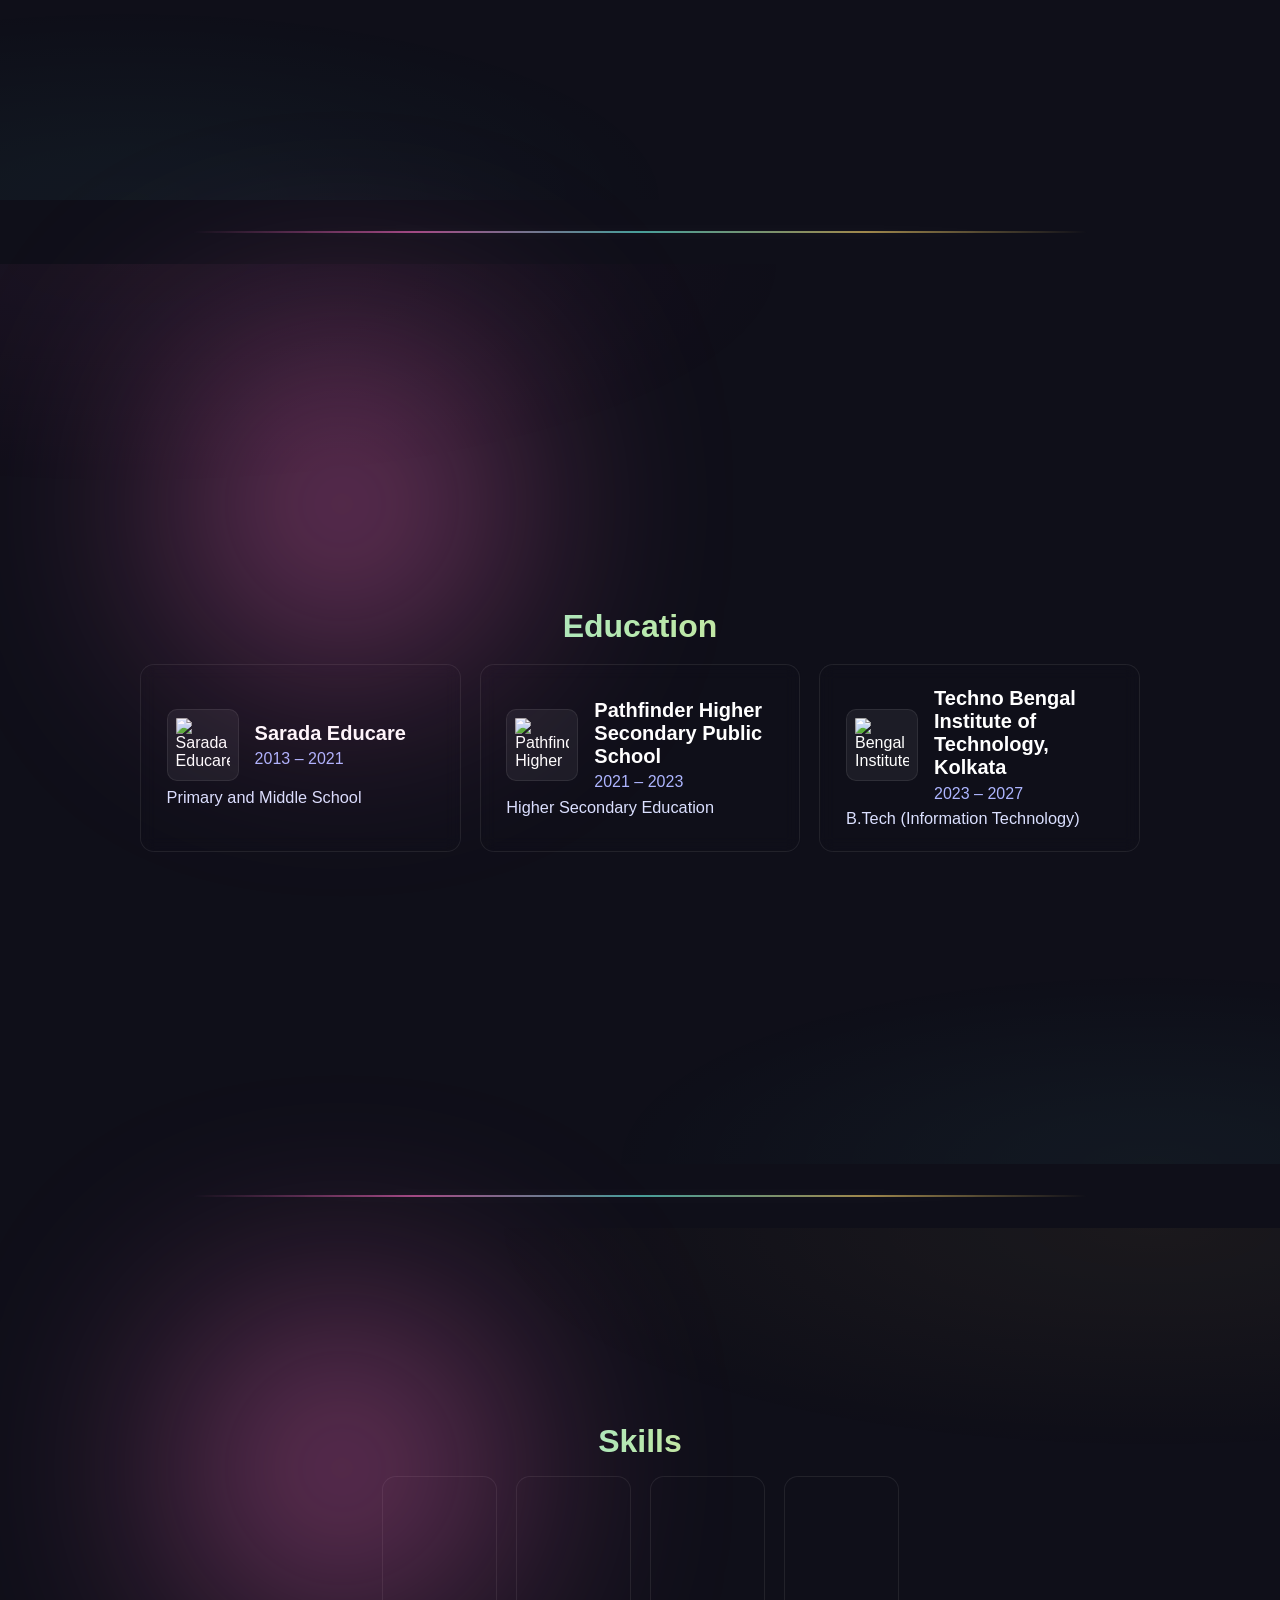
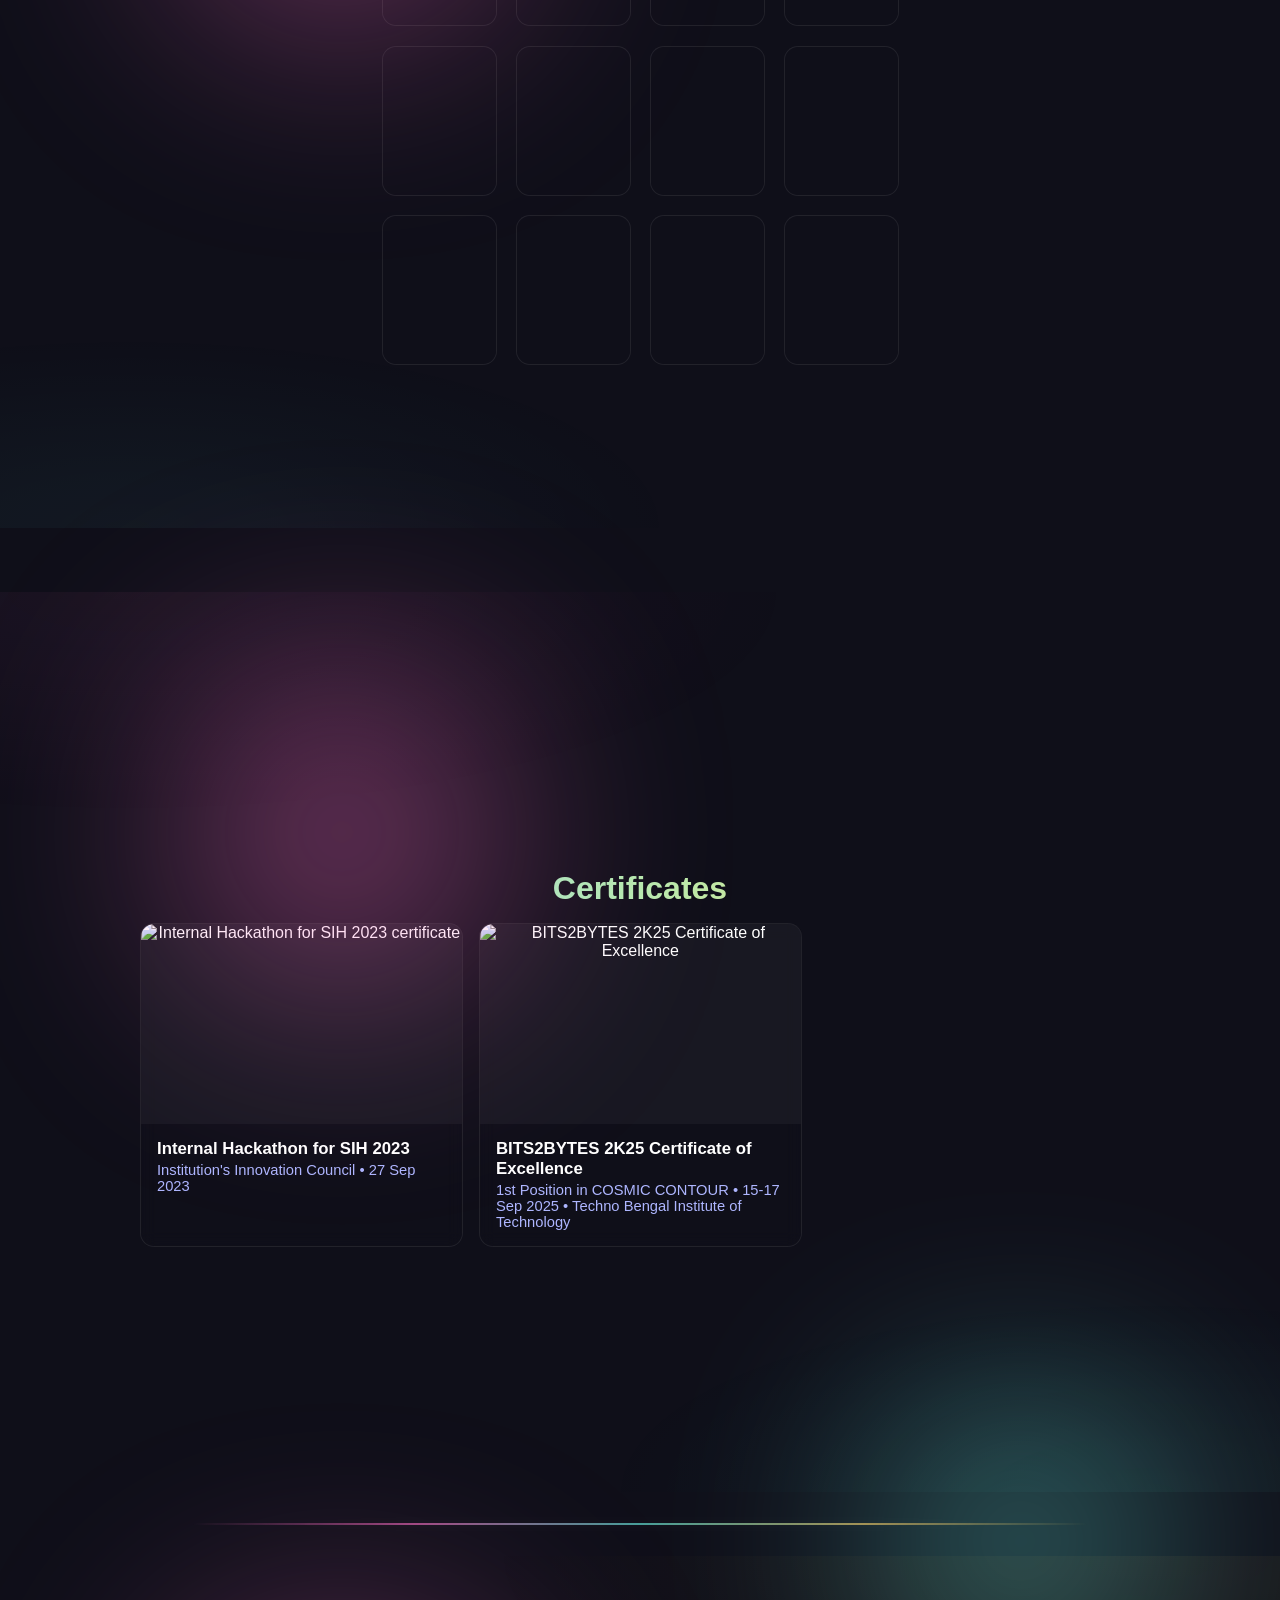
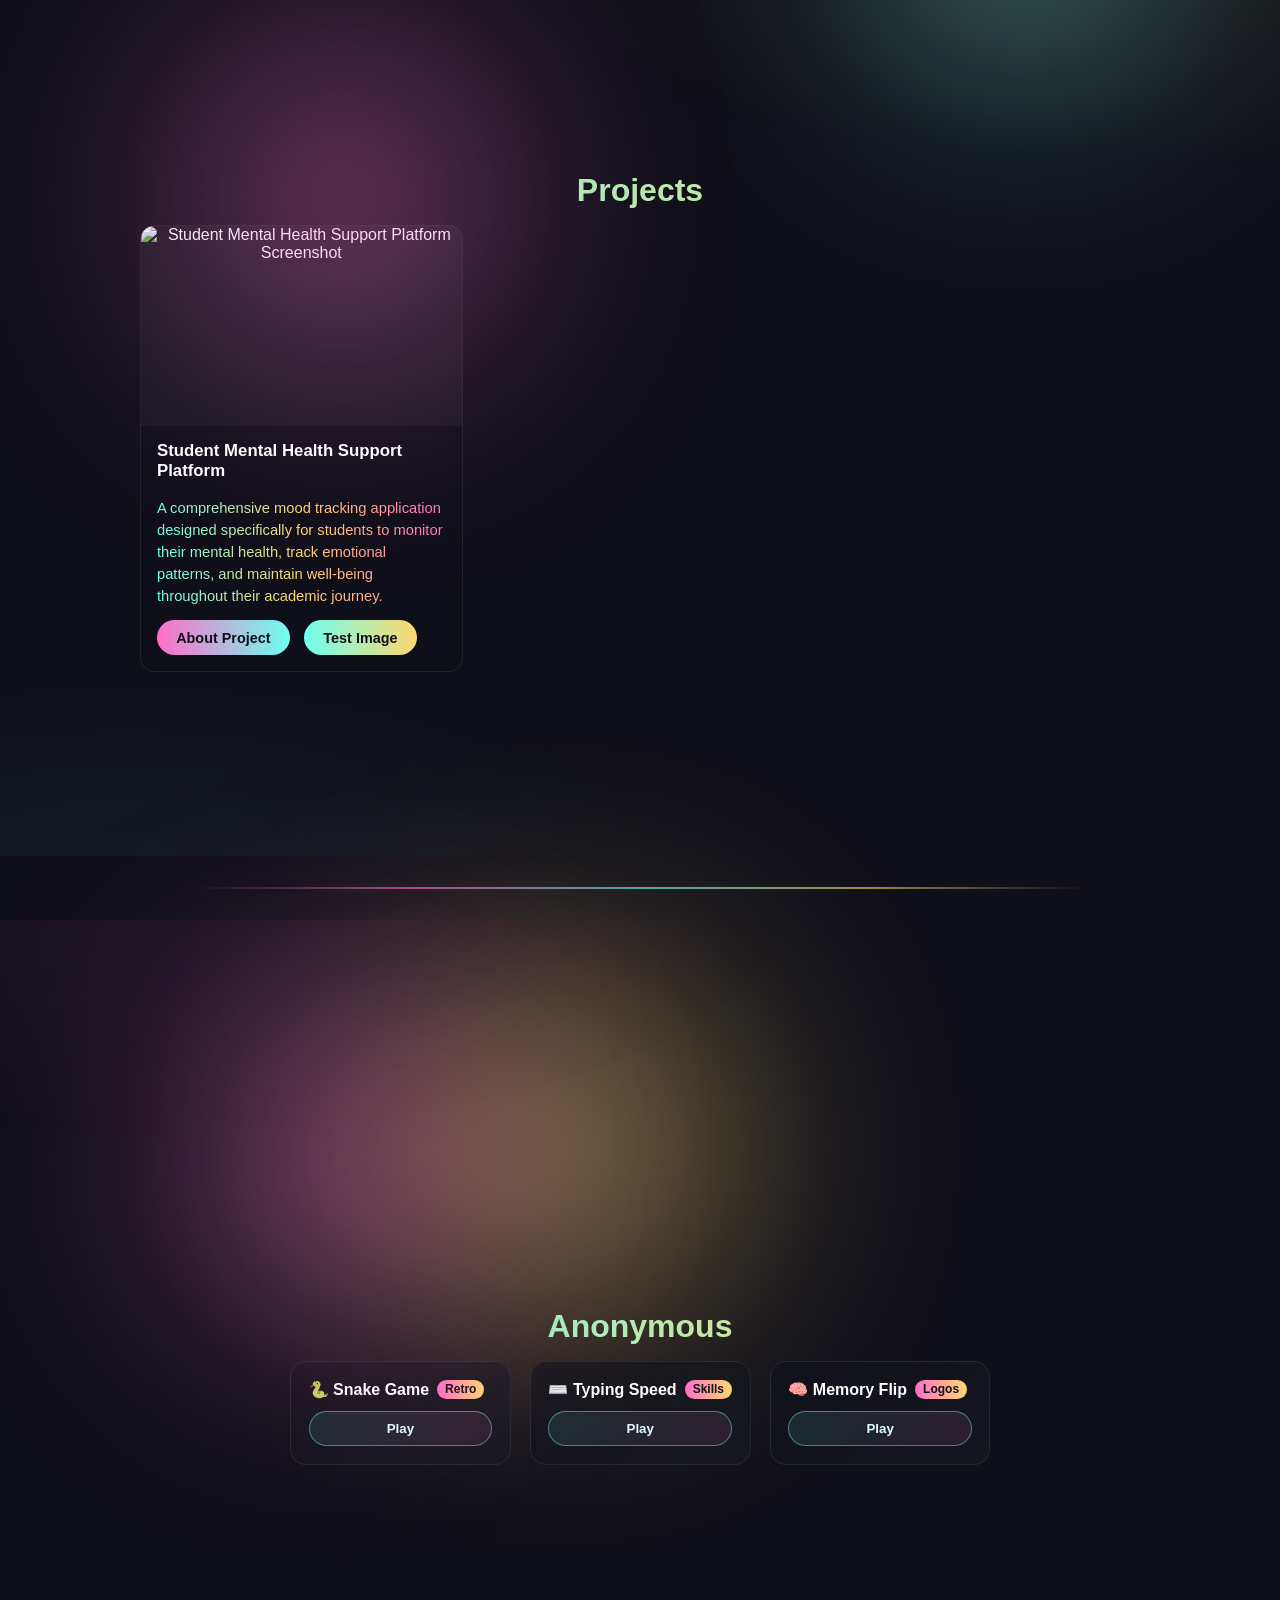
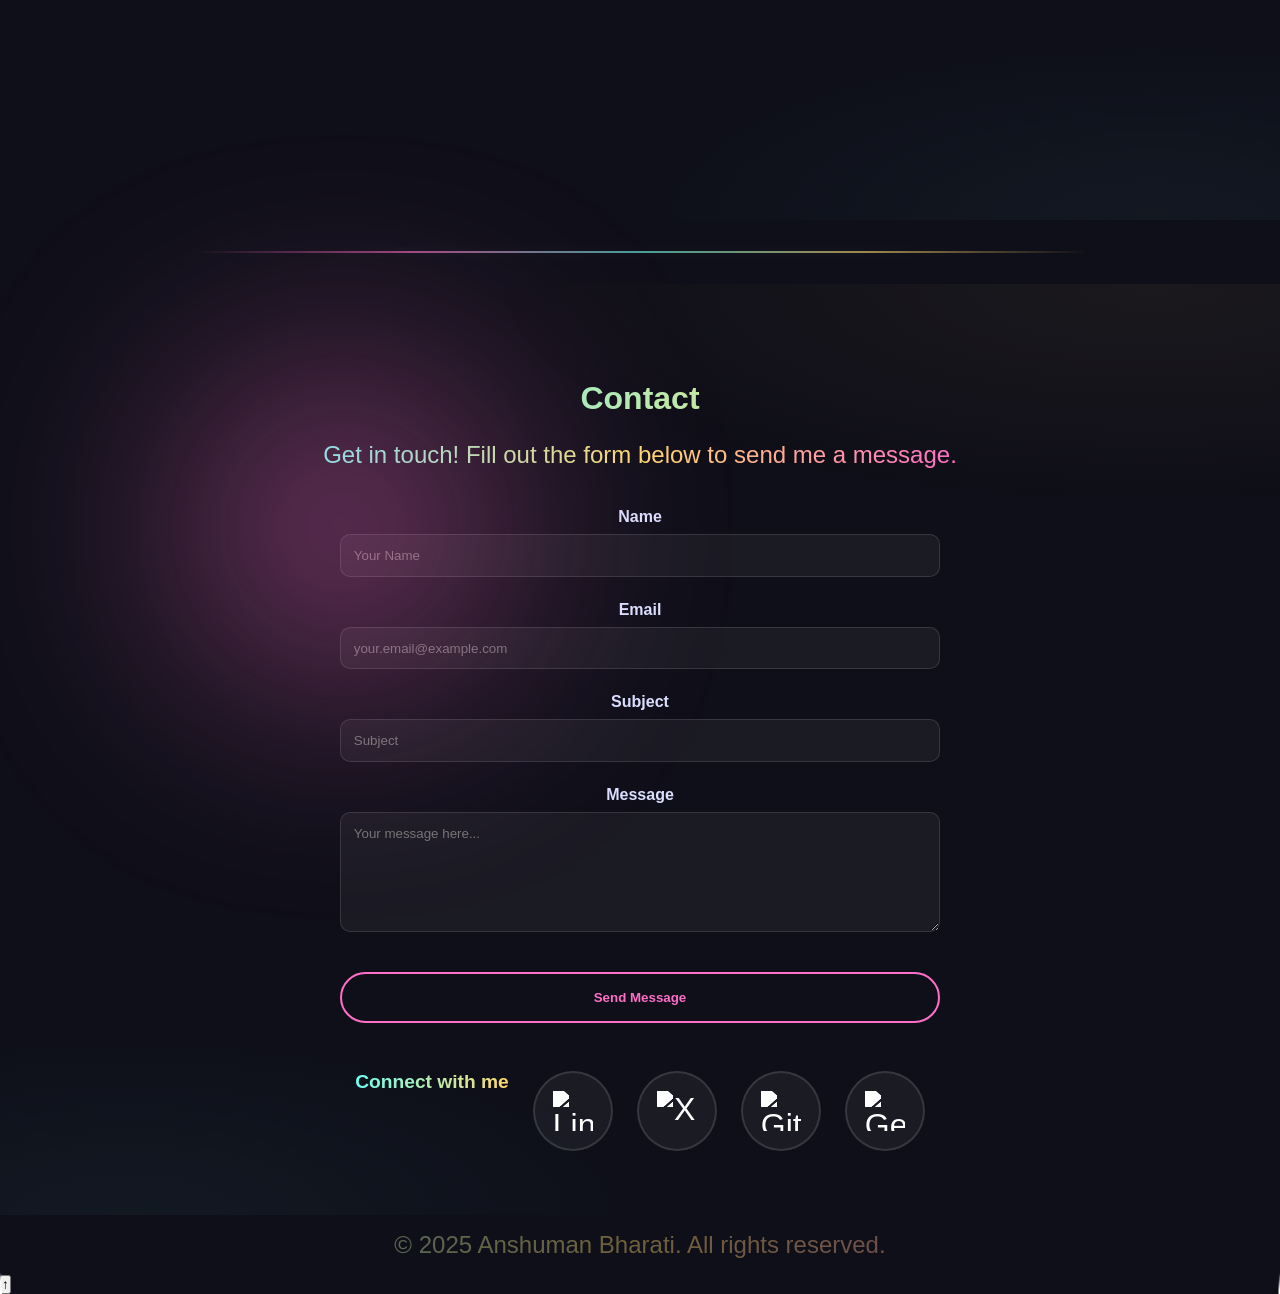
==== commit 374a33b1: "Update index.html" ====
--- a/index.html
+++ b/index.html
@@ -340,6 +340,8 @@
   <span class="image-close" onclick="closeImageModal()">&times;</span>
 </div>
 
+<!-- Scroll to Top Button -->
+<button id="scrollToTop" class="scroll-to-top" title="Scroll to Top">↑</button>
 <script src="script.js"></script>
 </body>
 
@@ -356,3 +358,4 @@
 
 
 
+
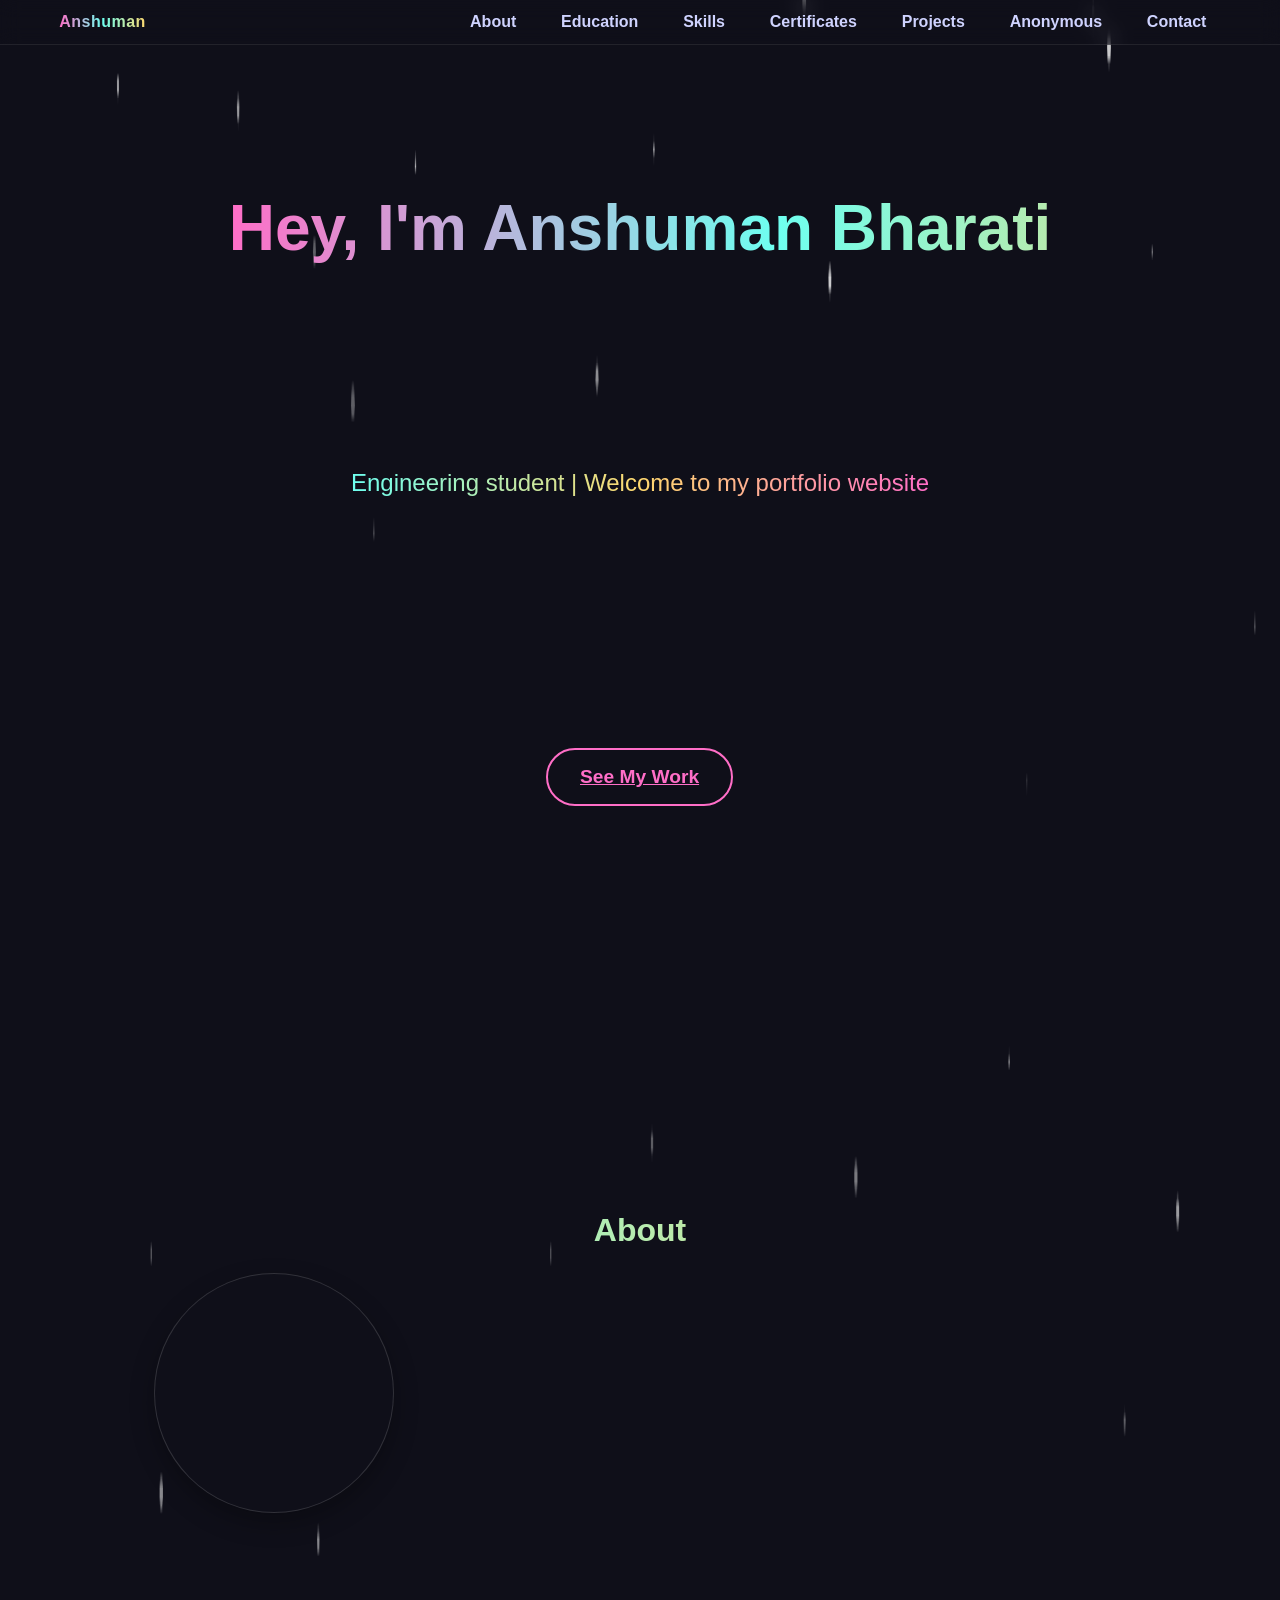
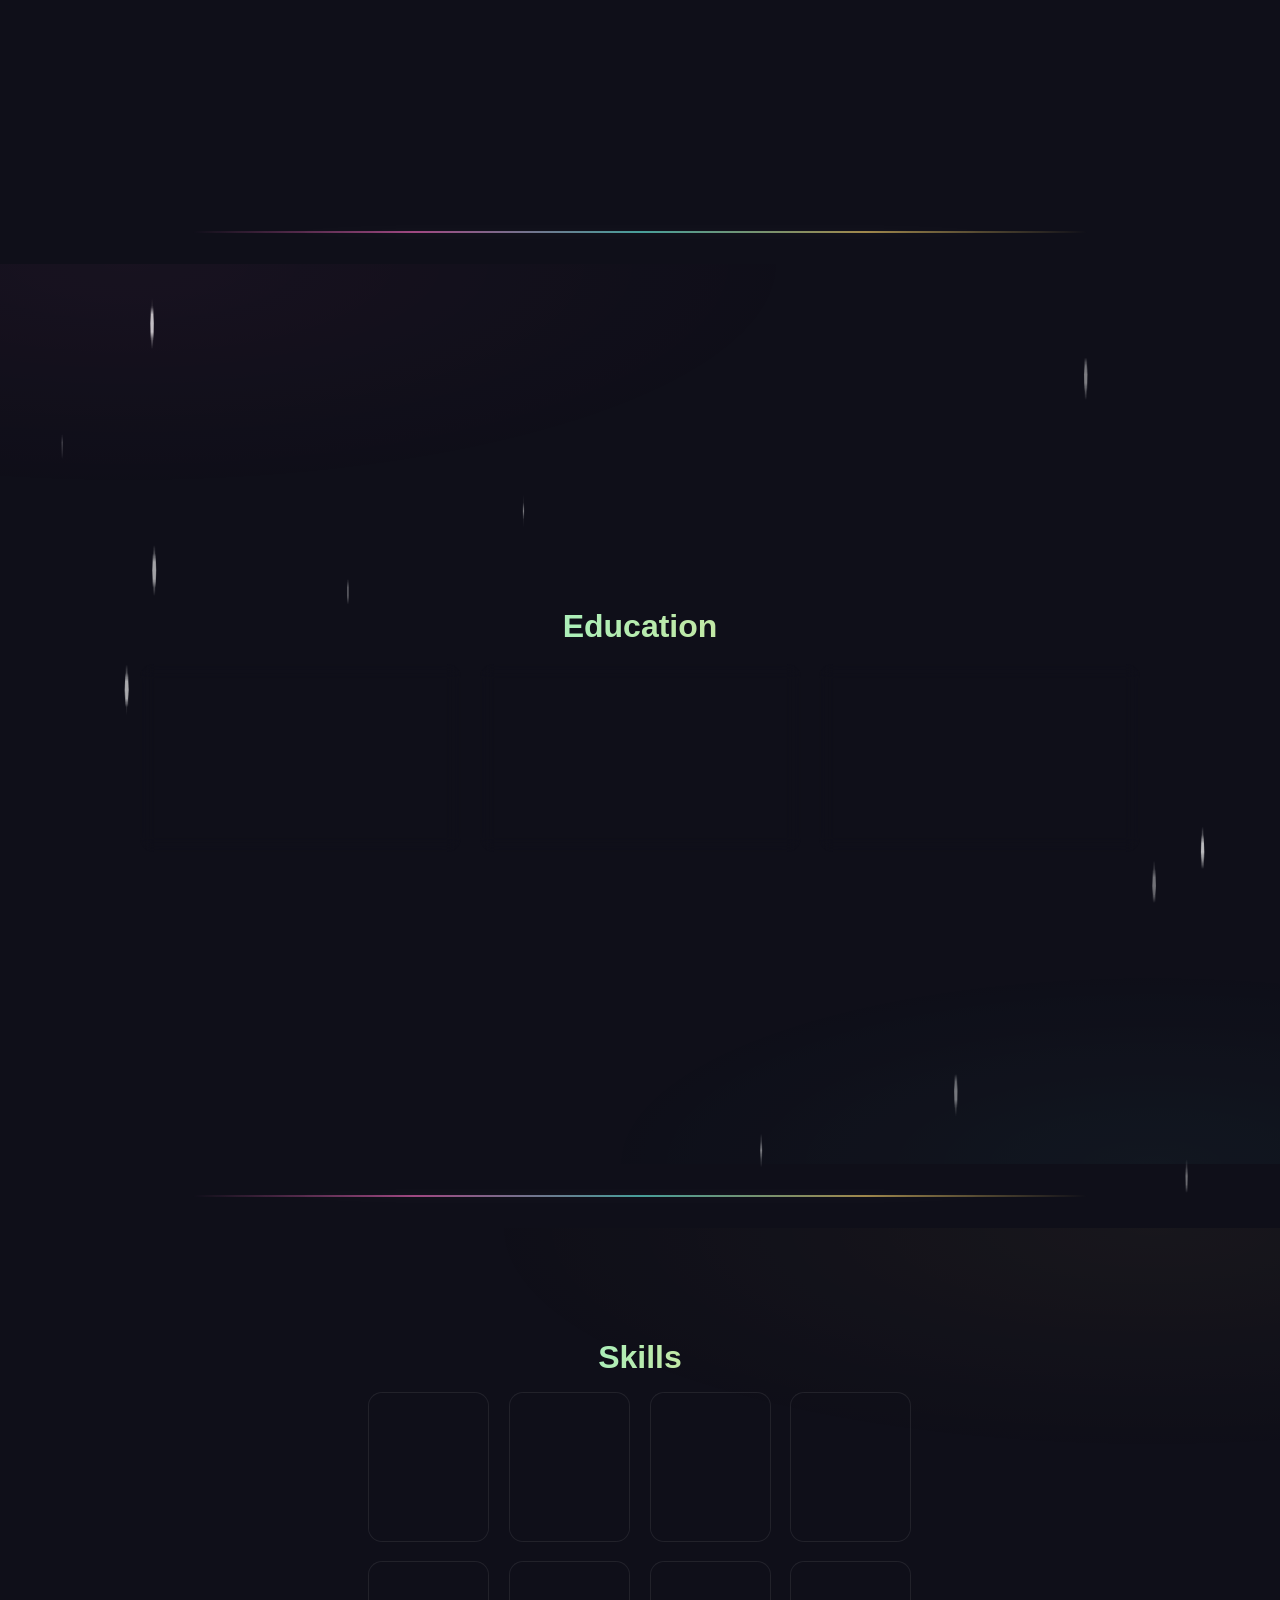
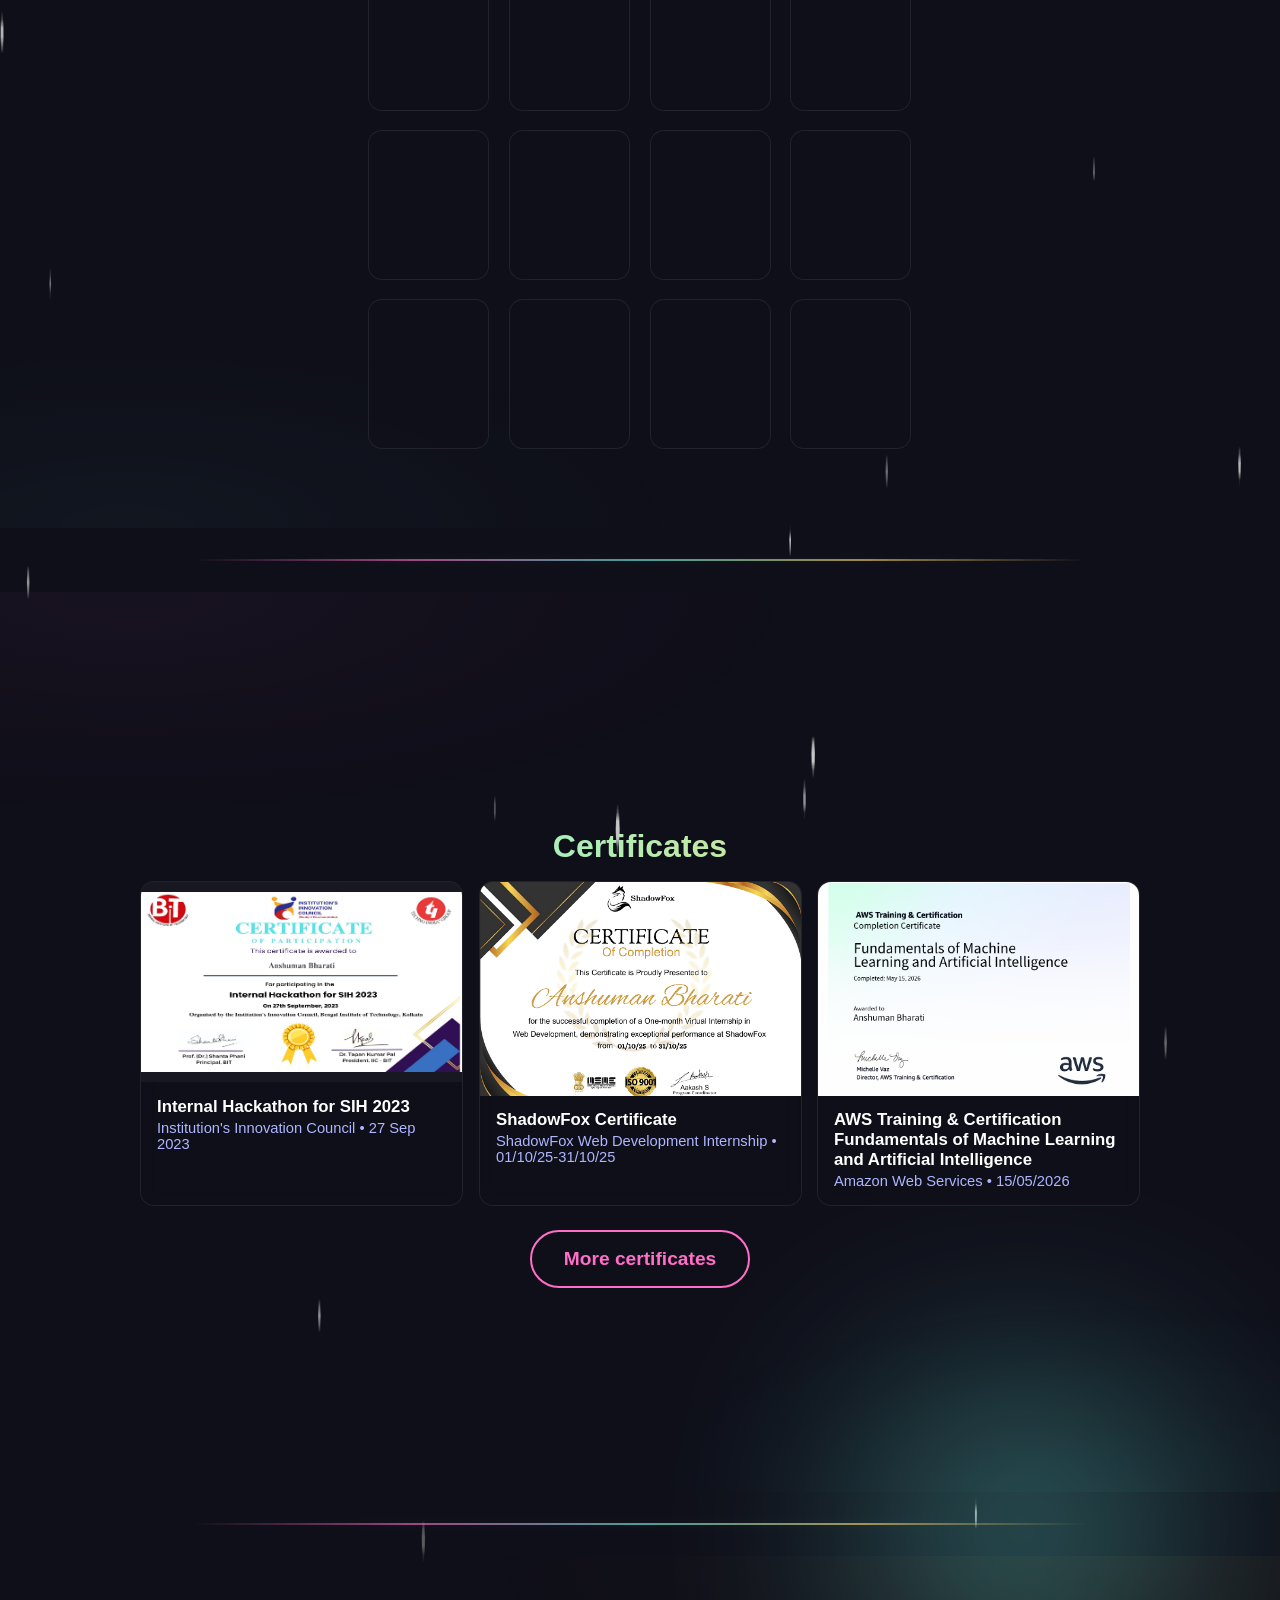
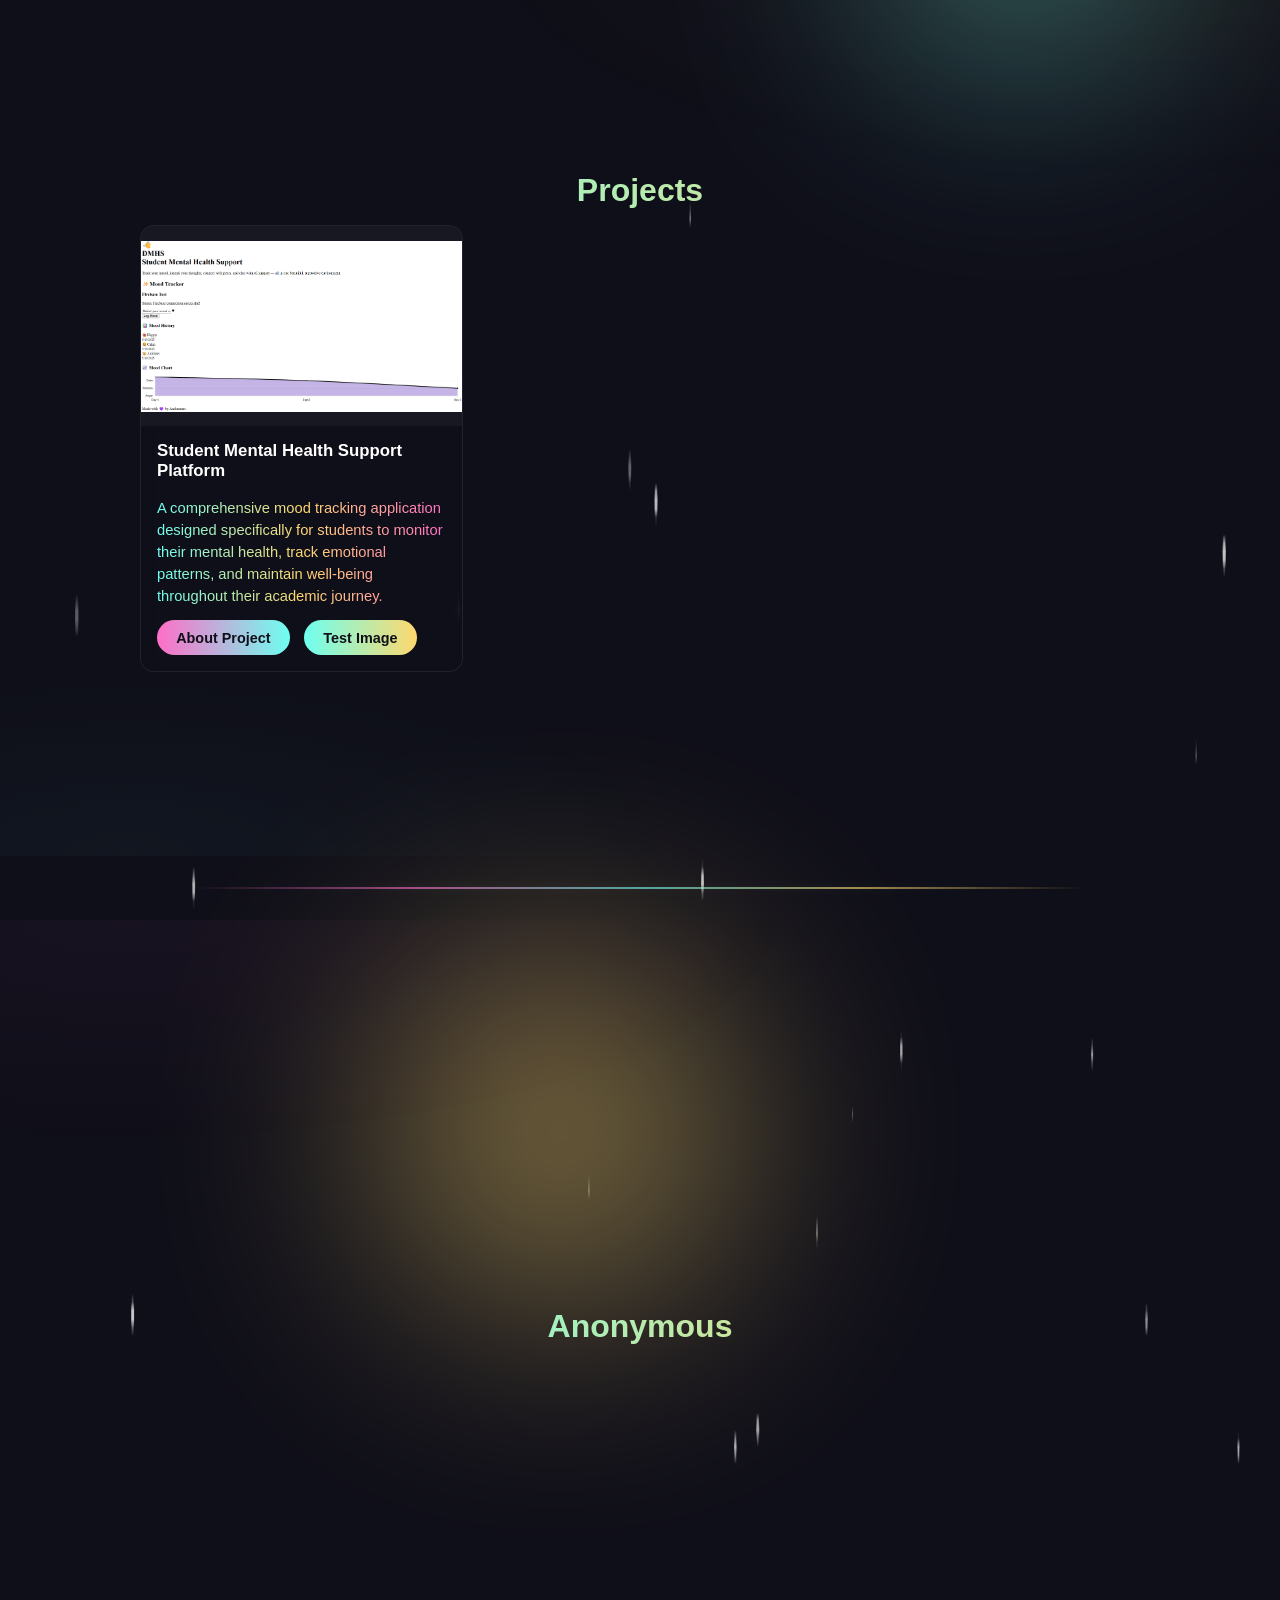
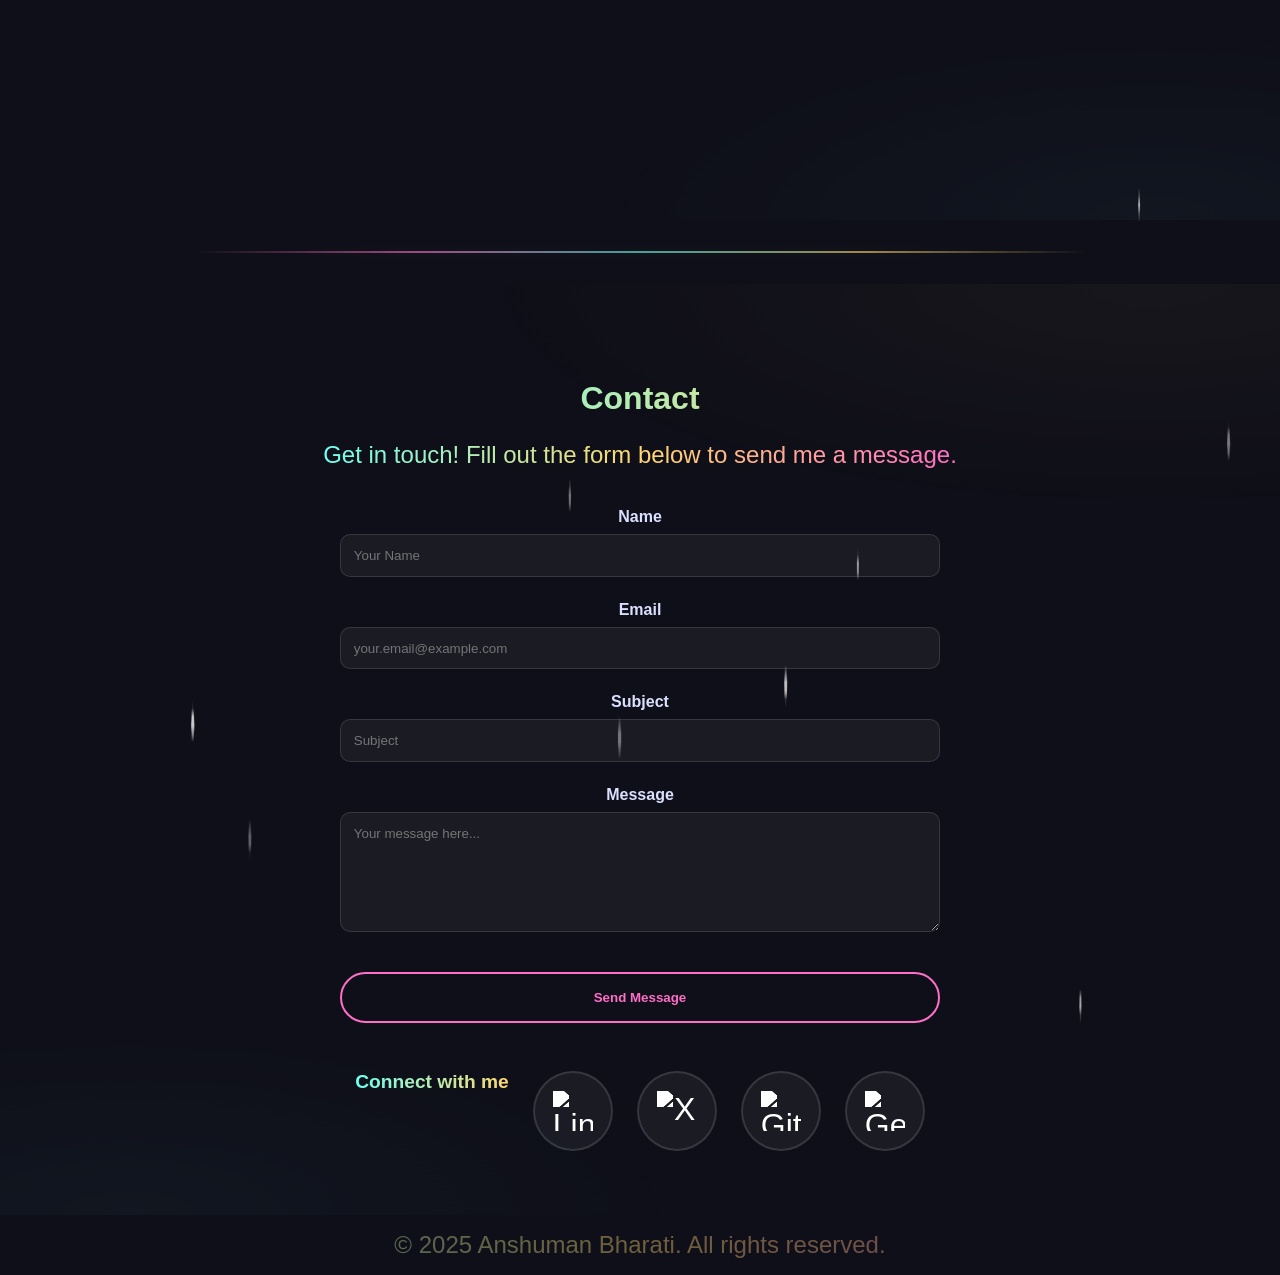
==== commit 8cc3e115: "Update portfolio with certificates section and site improvements. Add AWS, SAP, and ShadowFox certif" ====
--- a/index.html
+++ b/index.html
@@ -1,361 +1,407 @@
-<!DOCTYPE html>
-<html lang="en">
-<head>
-<meta charset="UTF-8">
-<meta name="viewport" content="width=device-width, initial-scale=1.0">
-<title>Anshuman Bharati — Welcome</title>
-<link rel="stylesheet" href="style.css">
-</head>
-<body>
-
-<!-- Top Navigation -->
-<header class="navbar">
-  <div class="nav-container">
-    <div class="brand">Anshuman</div>
-    <nav>
-      <ul id="nav-menu">
-        <li><a href="#about">About</a></li>
-        <li><a href="#education">Education</a></li>
-        <li><a href="#skills">Skills</a></li>
-        <li><a href="#certificates">Certificates</a></li>
-        <li><a href="#projects">Projects</a></li>
-        <li><a href="#anonymous">Anonymous</a></li>
-        <li><a href="#contact">Contact</a></li>
-      </ul>
-      <div class="hamburger" id="hamburger">
-        <span></span>
-        <span></span>
-        <span></span>
-      </div>
-    </nav>
-  </div>
-  <div id="nav-ghost" style="height:0"></div>
-</header>
-
-<!-- Sparkles canvas -->
-<canvas id="sparkles"></canvas>
-
-<!-- Floating circles -->
-<div class="circle"></div>
-<div class="circle"></div>
-<div class="circle"></div>
-
-<!-- Hero Content -->
-<section id="hero">
-  <h1>Hey, I'm Anshuman Bharati</h1>
-  <p>Engineering student | Welcome to my portfolio website</p>
-  <a href="#projects" class="btn tilt">See My Work</a>
-</section>
-
-<!-- About -->
-<section id="about" class="page-section reveal">
-  <div class="section-inner reveal-stagger">
-    <h2 class="section-title">About</h2>
-    <div class="about-wrap">
-      <div class="about-photo tilt" style="--tiltMax:8; border-radius: 50%;">
-        <img src="https://github.com/Anshuman-codes05/Portfolio/blob/main/profile.jpg?raw=true" alt="Profile photo of Anshuman" loading="lazy">
-      </div>
-      <div class="about-content tilt" style="--tiltMax:4; border-radius: 12px;">
-        <p>I am an Information Technology student with a big passion for web development. I love mixing creativity and logic to build websites that don't just work well but also feel smooth and enjoyable to use.</p>
-        <p>Along the way, I've built a solid foundation in Data Structures and Algorithms, which helps me think through problems better. Right now, I'm pursuing my B.Tech at Techno Bengal Institute of Technology, Kolkata (Class of 2027), and I'm always curious to learn new things, explore modern web technologies, and turn ideas into something real through code.</p>
-      </div>
-    </div>
-  </div>
-  <div class="circle"></div>
-</section>
-<div class="section-divider reveal"></div>
- 
-<!-- Education -->
-<section id="education" class="page-section reveal">
-  <div class="section-inner reveal-stagger">
-    <h2 class="section-title">Education</h2>
-    <div class="edu-timeline tilt" style="--tiltMax:3; border-radius: 12px;">
-      <div class="edu-item">
-        <div class="edu-head">
-          <img class="edu-logo" src="https://www.saradaeducare.com/wp-content/uploads/2021/10/Logo.png" alt="Sarada Educare logo" loading="lazy">
-          <div>
-            <h3>Sarada Educare</h3>
-            <div class="years">2013 – 2021</div>
-          </div>
-        </div>
-        <div class="place">Primary and Middle School</div>
-      </div>
-      <div class="edu-item">
-        <div class="edu-head">
-          <img class="edu-logo" src="https://tse1.mm.bing.net/th/id/OIP.fXeHUlK10o5c15p7BeHxJQAAAA?cb=12&rs=1&pid=ImgDetMain&o=7&rm=3" alt="Pathfinder Higher Secondary Public School logo" loading="lazy">
-          <div>
-            <h3>Pathfinder Higher Secondary Public School</h3>
-            <div class="years">2021 – 2023</div>
-          </div>
-        </div>
-        <div class="place">Higher Secondary Education</div>
-      </div>
-      <div class="edu-item">
-        <div class="edu-head">
-          <img class="edu-logo" src="https://www.bitcollege.org/pic/BIT-logo.png" alt="Bengal Institute of Technology logo" loading="lazy">
-          <div>
-            <h3>Techno Bengal Institute of Technology, Kolkata</h3>
-            <div class="years">2023 – 2027</div>
-          </div>
-        </div>
-        <div class="place">B.Tech (Information Technology)</div>
-      </div>
-    </div>
-  </div>
-  <div class="circle"></div>
-</section>
-<div class="section-divider reveal"></div>
- 
-<!-- Skills -->
-<section id="skills" class="page-section reveal">
-  <div class="section-inner reveal-stagger">
-    <h2 class="section-title">Skills</h2>
-    <div class="skills-grid">
-      <div class="skill-card tilt" style="--tiltMax:4;">
-        <img src="https://image.pngaaa.com/137/619137-middle.png" alt="Python logo" loading="lazy">
-        <div class="label">Python</div>
-      </div>
-      <div class="skill-card tilt" style="--tiltMax:4;">
-        <img src="https://logosandtypes.com/wp-content/uploads/2024/02/NumPy.png" alt="NumPy logo" loading="lazy">
-        <div class="label">NumPy</div>
-      </div>
-      <div class="skill-card tilt" style="--tiltMax:4;">
-        <img src="https://tse1.mm.bing.net/th/id/OIP.Vn8Aa5ypdPND2xyceZIAdAHaHS?cb=12&rs=1&pid=ImgDetMain&o=7&rm=3" alt="GitHub logo" loading="lazy">
-        <div class="label">GitHub</div>
-      </div>
-      <div class="skill-card tilt" style="--tiltMax:4;">
-        <img src="https://compucademy.net/wp-content/uploads/2020/11/pycharm-python-programming.jpg" alt="PyCharm logo" loading="lazy">
-        <div class="label">PyCharm</div>
-      </div>
-      <div class="skill-card tilt" style="--tiltMax:4;">
-        <img src="https://w7.pngwing.com/pngs/512/824/png-transparent-visual-studio-code-hd-logo-thumbnail.png" loading="lazy">
-        <div class="label">VS Code</div>
-      </div>
-      <div class="skill-card tilt" style="--tiltMax:4;">
-        <img src="https://www.vhv.rs/dpng/f/543-5438423_mysql-png.png" alt="MySQL logo" loading="lazy">
-        <div class="label">MySQL</div>
-      </div>
-      <div class="skill-card tilt" style="--tiltMax:4;">
-        <img src="https://tse1.mm.bing.net/th/id/OIP.uOlrFi1pBWUofOrOmba8DgHaHk?cb=12&rs=1&pid=ImgDetMain&o=7&rm=3" alt="HTML5 logo" loading="lazy">
-        <div class="label">HTML5</div>
-      </div>
-      <div class="skill-card tilt" style="--tiltMax:4;">
-        <img src="https://tse4.mm.bing.net/th/id/OIP.yUIb5S_kj98Eg5tT-Onx1AHaHa?cb=12&rs=1&pid=ImgDetMain&o=7&rm=3" alt="CSS3 logo" loading="lazy">
-        <div class="label">CSS3</div>
-      </div>
-      <div class="skill-card tilt" style="--tiltMax:4;">
-        <img src="https://www.pngall.com/wp-content/uploads/15/React-Logo-PNG-Images.png" alt="React logo" loading="lazy">
-        <div class="label">React</div>
-      </div>
-      <div class="skill-card tilt" style="--tiltMax:4;">
-        <img src="https://tse3.mm.bing.net/th/id/OIP.YfjXYz4QLyY59pD4uKb4bAHaHa?cb=12&rs=1&pid=ImgDetMain&o=7&rm=3" alt="Node.js logo" loading="lazy">
-        <div class="label">Node.js</div>
-      </div>
-      <div class="skill-card tilt" style="--tiltMax:4;">
-        <img src="https://upload.wikimedia.org/wikipedia/commons/thumb/d/d5/Tailwind_CSS_Logo.svg/1200px-Tailwind_CSS_Logo.svg.png" alt="Tailwind CSS logo" loading="lazy">
-        <div class="label">Tailwind</div>
-      </div>
-      
-      <div class="skill-card tilt" style="--tiltMax:4;">
-        <img src="https://images.seeklogo.com/logo-png/48/1/linux-logo-png_seeklogo-482333.png" alt="Linux logo" loading="lazy">
-        <div class="label">Linux</div>
-      </div>
-      
-    </div>
-  </div>
-  <div class="circle"></div>
-</section>
-<div class="section-divider reveal"></div>
- 
-<!-- Certificates -->
-<section id="certificates" class="page-section reveal">
-  <div class="section-inner reveal-stagger">
-    <h2 class="section-title">Certificates</h2>
-    <div class="cert-grid">
-      <div class="cert-card tilt" style="--tiltMax:3;">
-        <div class="cert-media">
-          <img src="https://github.com/Anshuman-codes05/Portfolio/blob/main/sih-2023.png?raw=true" alt="Internal Hackathon for SIH 2023 certificate" loading="lazy">
-        </div>
-        <div class="cert-body">
-          <div class="cert-title">Internal Hackathon for SIH 2023</div>
-          <div class="cert-meta">Institution's Innovation Council • 27 Sep 2023</div>
-        </div>
-      </div>
-      <div class="cert-card tilt" style="--tiltMax:3;">
-        <div class="cert-media">
-          <img src="https://github.com/Anshuman-codes05/Portfolio/blob/main/bits2bytes-cosmic-contour-2025.jpg?raw=true" alt="BITS2BYTES 2K25 Certificate of Excellence" loading="lazy">
-        </div>
-        <div class="cert-body">
-          <div class="cert-title">BITS2BYTES 2K25 Certificate of Excellence</div>
-          <div class="cert-meta">1st Position in COSMIC CONTOUR • 15-17 Sep 2025 • Techno Bengal Institute of Technology</div>
-        </div>
-      </div>
-    </div>
-  </div>
-  <div class="circle"></div>
-</section>
-<div class="section-divider reveal"></div>
- 
-<!-- Projects -->
-<section id="projects" class="page-section reveal">
-  <div class="section-inner reveal-stagger">
-    <h2 class="section-title">Projects</h2>
-    <div class="projects-grid">
-      <div class="project-card tilt" style="--tiltMax:3;">
-        <div class="project-screenshot" onclick="openImageModal('https://github.com/Anshuman-codes05/Portfolio/blob/main/Screenshot%202025-10-05%20130410.png?raw=true')" style="cursor: pointer;">
-          <img src="https://github.com/Anshuman-codes05/Portfolio/blob/main/Screenshot%202025-10-05%20130410.png?raw=true" alt="Student Mental Health Support Platform Screenshot" loading="lazy" style="pointer-events: none;">
-        </div>
-        <div class="project-content">
-          <h3 class="project-title">Student Mental Health Support Platform</h3>
-          <p class="project-description">
-            A comprehensive mood tracking application designed specifically for students to monitor their mental health, 
-            track emotional patterns, and maintain well-being throughout their academic journey.
-          </p>
-          <button class="project-button" onclick="openModal()">About Project</button>
-          <button class="project-button" onclick="testImageModal()" style="margin-left: 10px; background: linear-gradient(90deg, #6efff0, #ffd86e);">Test Image</button>
-        </div>
-      </div>
-    </div>
-  </div>
-  <div class="circle"></div>
-</section>
-<div class="section-divider reveal"></div>
- 
-<!-- Anonymous -->
-<section id="anonymous" class="page-section reveal">
-  <div class="section-inner reveal-stagger">
-    <h2 class="section-title">Anonymous</h2>
-    <div class="games-wrap tilt" style="--tiltMax:2; border-radius: 16px;">
-      <div class="games-grid">
-        <div class="game-card">
-          <div class="game-title">🐍 Snake Game <span class="badge">Retro</span></div>
-          <button class="game-btn" onclick="toggleGame('snakeArea')">Play</button>
-          <div id="snakeArea" class="game-area">
-            <canvas id="snake" width="400" height="320"></canvas>
-             
-            <div class="typing-stats" id="snakeStats">Score: 0</div>
-          </div>
-        </div>
-        <div class="game-card">
-          <div class="game-title">⌨️ Typing Speed <span class="badge">Skills</span></div>
-          <button class="game-btn" onclick="toggleGame('typingArea')">Play</button>
-          <div id="typingArea" class="game-area">
-            <div class="typing-wrap">
-              <div class="typing-target" id="typingTarget"></div>
-              <input id="typingInput" class="typing-input" placeholder="Start typing..." />
-              <div class="typing-stats" id="typingStats">WPM: 0 • Accuracy: 100%</div>
-            </div>
-          </div>
-        </div>
-        <div class="game-card">
-          <div class="game-title">🧠 Memory Flip <span class="badge">Logos</span></div>
-          <button class="game-btn" onclick="toggleGame('memoryArea')">Play</button>
-          <div id="memoryArea" class="game-area">
-            <div class="memory-grid" id="memoryGrid"></div>
-            <div class="typing-stats" id="memoryStats">Pairs: 0/0 • Moves: 0</div>
-          </div>
-        </div>
-      </div>
-    </div>
-  </div>
-  <div class="circle"></div>
-</section>
-<div class="section-divider reveal"></div>
- 
-<!-- Contact -->
-<section id="contact" class="page-section reveal">
-  <div class="section-inner reveal-stagger">
-    <h2 class="section-title">Contact</h2>
-    <p class="section-text">Get in touch! Fill out the form below to send me a message.</p>
-    <form class="contact-form">
-      <div class="form-group">
-        <label for="name">Name</label>
-        <input type="text" id="name" name="name" placeholder="Your Name" required>
-      </div>
-      <div class="form-group">
-        <label for="email">Email</label>
-        <input type="email" id="email" name="email" placeholder="your.email@example.com" required>
-      </div>
-      <div class="form-group">
-        <label for="subject">Subject</label>
-        <input type="text" id="subject" name="subject" placeholder="Subject" required>
-      </div>
-      <div class="form-group">
-        <label for="message">Message</label>
-        <textarea id="message" name="message" placeholder="Your message here..." required></textarea>
-      </div>
-      <button type="submit" class="contact-btn">Send Message</button>
-    </form>
-    <div class="social-links">
-      <h3>Connect with me</h3>
-        <a href="https://www.linkedin.com/in/anshuman-bharati-465815290/" target="_blank" title="LinkedIn"><img src="https://cdn.jsdelivr.net/npm/simple-icons@v10/icons/linkedin.svg" alt="LinkedIn" width="40" height="40"></a>
-      <a href="https://x.com/AnshumanBharat9" target="_blank" title="X (Twitter)"><img src="https://cdn.jsdelivr.net/npm/simple-icons@v10/icons/x.svg" alt="X" width="40" height="40"></a>
-      <a href="https://github.com/Anshuman-codes05" target="_blank" title="GitHub"><img src="https://cdn.jsdelivr.net/npm/simple-icons@v10/icons/github.svg" alt="GitHub" width="40" height="40"></a>
-      <a href="https://www.geeksforgeeks.org/user/bharatianlp2e/" target="_blank" title="Geeks for Geeks"><img src="https://cdn.jsdelivr.net/npm/simple-icons@v10/icons/geeksforgeeks.svg" alt="Geeks for Geeks" width="40" height="40"></a>
-    </div>
-  </div>
-  <div class="circle"></div>
-</section>
-
-<!-- Footer Watermark -->
-<footer class="footer-watermark">
-  <p>&copy; 2025 Anshuman Bharati. All rights reserved.</p>
-</footer>
-<!-- Project Details Modal -->
-<div id="projectModal" class="modal">
-  <div class="modal-content">
-    <span class="close" onclick="closeModal()">&times;</span>
-    <h2 class="modal-title">Student Mental Health Support Platform</h2>
-    <div class="modal-description">
-      <p>A comprehensive mood tracking application designed specifically for students to monitor their mental health and emotional well-being. This platform helps students track their daily moods, identify patterns, and maintain better mental health throughout their academic journey.</p>
-    </div>
-    <div class="modal-features">
-      <h4>Key Features:</h4>
-      <ul>
-        <li>Daily mood logging with emoji-based interface</li>
-        <li>Mood history tracking and visualization</li>
-        <li>Firebase integration for data persistence</li>
-        <li>Clean, student-friendly user interface</li>
-        <li>Mental health pattern analysis</li>
-        <li>Privacy-focused design for sensitive data</li>
-      </ul>
-    </div>
-    <div class="modal-features">
-      <h4>Technologies Used:</h4>
-      <ul>
-        <li>HTML5, CSS3, JavaScript</li>
-        <li>Firebase (Backend & Database)</li>
-        <li>Responsive Web Design</li>
-        <li>Modern UI/UX Principles</li>
-      </ul>
-    </div>
-  </div>
-</div>
-
-<!-- Image Expansion Modal -->
-<div id="imageModal" class="image-modal">
-  <div class="image-modal-content">
-    <img id="expandedImage" src="" alt="Expanded Project Screenshot">
-  </div>
-  <span class="image-close" onclick="closeImageModal()">&times;</span>
-</div>
-
-<!-- Scroll to Top Button -->
-<button id="scrollToTop" class="scroll-to-top" title="Scroll to Top">↑</button>
-<script src="script.js"></script>
-</body>
-
-</html>
-
-
-
-
-
-
-
-
-
-
-
-
-
+<!DOCTYPE html>
+<html lang="en">
+<head>
+<meta charset="UTF-8">
+<meta name="viewport" content="width=device-width, initial-scale=1.0">
+<title>Anshuman Bharati — Welcome</title>
+<link rel="stylesheet" href="style.css">
+</head>
+<body>
+
+<!-- Top Navigation -->
+<header class="navbar">
+  <div class="nav-container">
+    <div class="brand">Anshuman</div>
+    <nav>
+      <ul id="nav-menu">
+        <li><a href="#about">About</a></li>
+        <li><a href="#education">Education</a></li>
+        <li><a href="#skills">Skills</a></li>
+        <li><a href="#certificates">Certificates</a></li>
+        <li><a href="#projects">Projects</a></li>
+        <li><a href="#anonymous">Anonymous</a></li>
+        <li><a href="#contact">Contact</a></li>
+      </ul>
+      <div class="hamburger" id="hamburger">
+        <span></span>
+        <span></span>
+        <span></span>
+      </div>
+    </nav>
+  </div>
+  <div id="nav-ghost" style="height:0"></div>
+</header>
+<canvas id="sparkles"></canvas>
+
+<!-- Floating circles -->
+<div class="circle"></div>
+<div class="circle"></div>
+<div class="circle"></div>
+
+<!-- Hero Content -->
+<section id="hero">
+  <h1>Hey, I'm Anshuman Bharati</h1>
+  <p>Engineering student | Welcome to my portfolio website</p>
+  <a href="#projects" class="btn tilt">See My Work</a>
+</section>
+
+<!-- About -->
+<section id="about" class="page-section reveal">
+  <div class="section-inner reveal-stagger">
+    <h2 class="section-title">About</h2>
+    <div class="about-wrap">
+      <div class="about-photo tilt" style="--tiltMax:8; border-radius: 50%;">
+        <img src="images/profile.jpg" alt="Profile photo of Anshuman" loading="lazy">
+      </div>
+      <div class="about-content tilt" style="--tiltMax:4; border-radius: 12px;">
+        <p>I am an Information Technology student with a big passion for web development. I love mixing creativity and logic to build websites that don't just work well but also feel smooth and enjoyable to use.</p>
+        <p>Along the way, I've built a solid foundation in Data Structures and Algorithms, which helps me think through problems better. Right now, I'm pursuing my B.Tech at Techno Bengal Institute of Technology, Kolkata (Class of 2027), and I'm always curious to learn new things, explore modern web technologies, and turn ideas into something real through code.</p>
+      </div>
+    </div>
+  </div>
+  <div class="circle"></div>
+</section>
+<div class="section-divider reveal"></div>
+ 
+<!-- Education -->
+<section id="education" class="page-section reveal">
+  <div class="section-inner reveal-stagger">
+    <h2 class="section-title">Education</h2>
+    <div class="edu-timeline tilt" style="--tiltMax:3; border-radius: 12px;">
+      <div class="edu-item">
+        <div class="edu-head">
+          <img class="edu-logo" src="https://www.saradaeducare.com/wp-content/uploads/2021/10/Logo.png" alt="Sarada Educare logo" loading="lazy">
+          <div>
+            <h3>Sarada Educare</h3>
+            <div class="years">2013 – 2021</div>
+          </div>
+        </div>
+        <div class="place">Primary and Middle School</div>
+      </div>
+      <div class="edu-item">
+        <div class="edu-head">
+          <img class="edu-logo" src="https://tse1.mm.bing.net/th/id/OIP.fXeHUlK10o5c15p7BeHxJQAAAA?cb=12&rs=1&pid=ImgDetMain&o=7&rm=3" alt="Pathfinder Higher Secondary Public School logo" loading="lazy">
+          <div>
+            <h3>Pathfinder Higher Secondary Public School</h3>
+            <div class="years">2021 – 2023</div>
+          </div>
+        </div>
+        <div class="place">Higher Secondary Education</div>
+      </div>
+      <div class="edu-item">
+        <div class="edu-head">
+          <img class="edu-logo" src="https://www.bitcollege.org/pic/BIT-logo.png" alt="Bengal Institute of Technology logo" loading="lazy">
+          <div>
+            <h3>Techno Bengal Institute of Technology, Kolkata</h3>
+            <div class="years">2023 – 2027</div>
+          </div>
+        </div>
+        <div class="place">B.Tech (Information Technology)</div>
+      </div>
+    </div>
+  </div>
+  <div class="circle"></div>
+</section>
+<div class="section-divider reveal"></div>
+ 
+<!-- Skills -->
+<section id="skills" class="page-section reveal">
+  <div class="section-inner reveal-stagger">
+    <h2 class="section-title">Skills</h2>
+    <div class="skills-grid">
+      <div class="skill-card tilt" style="--tiltMax:4;">
+        <img src="https://image.pngaaa.com/137/619137-middle.png" alt="Python logo" loading="lazy">
+        <div class="label">Python</div>
+      </div>
+      <div class="skill-card tilt" style="--tiltMax:4;">
+        <img src="https://logosandtypes.com/wp-content/uploads/2024/02/NumPy.png" alt="NumPy logo" loading="lazy">
+        <div class="label">NumPy</div>
+      </div>
+      <div class="skill-card tilt" style="--tiltMax:4;">
+        <img src="https://tse1.mm.bing.net/th/id/OIP.Vn8Aa5ypdPND2xyceZIAdAHaHS?cb=12&rs=1&pid=ImgDetMain&o=7&rm=3" alt="GitHub logo" loading="lazy">
+        <div class="label">GitHub</div>
+      </div>
+      <div class="skill-card tilt" style="--tiltMax:4;">
+        <img src="https://compucademy.net/wp-content/uploads/2020/11/pycharm-python-programming.jpg" alt="PyCharm logo" loading="lazy">
+        <div class="label">PyCharm</div>
+      </div>
+      <div class="skill-card tilt" style="--tiltMax:4;">
+        <img src="https://w7.pngwing.com/pngs/512/824/png-transparent-visual-studio-code-hd-logo-thumbnail.png" loading="lazy">
+        <div class="label">VS Code</div>
+      </div>
+      <div class="skill-card tilt" style="--tiltMax:4;">
+        <img src="https://www.vhv.rs/dpng/f/543-5438423_mysql-png.png" alt="MySQL logo" loading="lazy">
+        <div class="label">MySQL</div>
+      </div>
+      <div class="skill-card tilt" style="--tiltMax:4;">
+        <img src="https://tse1.mm.bing.net/th/id/OIP.uOlrFi1pBWUofOrOmba8DgHaHk?cb=12&rs=1&pid=ImgDetMain&o=7&rm=3" alt="HTML5 logo" loading="lazy">
+        <div class="label">HTML5</div>
+      </div>
+      <div class="skill-card tilt" style="--tiltMax:4;">
+        <img src="https://tse4.mm.bing.net/th/id/OIP.yUIb5S_kj98Eg5tT-Onx1AHaHa?cb=12&rs=1&pid=ImgDetMain&o=7&rm=3" alt="CSS3 logo" loading="lazy">
+        <div class="label">CSS3</div>
+      </div>
+      <div class="skill-card tilt" style="--tiltMax:4;">
+        <img src="https://www.pngall.com/wp-content/uploads/15/React-Logo-PNG-Images.png" alt="React logo" loading="lazy">
+        <div class="label">React</div>
+      </div>
+      <div class="skill-card tilt" style="--tiltMax:4;">
+        <img src="https://tse3.mm.bing.net/th/id/OIP.YfjXYz4QLyY59pD4uKb4bAHaHa?cb=12&rs=1&pid=ImgDetMain&o=7&rm=3" alt="Node.js logo" loading="lazy">
+        <div class="label">Node.js</div>
+      </div>
+      <div class="skill-card tilt" style="--tiltMax:4;">
+        <img src="https://upload.wikimedia.org/wikipedia/commons/6/6a/JavaScript-logo.png" alt="JavaScript logo" loading="lazy">
+        <div class="label">JavaScript</div>
+      </div>
+      <div class="skill-card tilt" style="--tiltMax:4;">
+        <img src="https://www.vectorlogo.zone/logos/mongodb/mongodb-icon.svg" alt="MongoDB logo" loading="lazy">
+        <div class="label">MongoDB</div>
+      </div>
+      <div class="skill-card tilt" style="--tiltMax:4;">
+        <img src="https://git-scm.com/images/logos/downloads/Git-Logo-2Color.png" alt="Git logo" loading="lazy">
+        <div class="label">Git</div>
+      </div>
+      <div class="skill-card tilt" style="--tiltMax:4;">
+        <img src="https://www.vectorlogo.zone/logos/vercel/vercel-icon.svg" alt="Vercel logo" loading="lazy">
+        <div class="label">Vercel</div>
+      </div>
+      <div class="skill-card tilt" style="--tiltMax:4;">
+        <img src="https://www.vectorlogo.zone/logos/tailwindcss/tailwindcss-icon.svg" alt="Tailwind CSS logo" loading="lazy">
+        <div class="label">Tailwind</div>
+      </div>
+      
+      <div class="skill-card tilt" style="--tiltMax:4;">
+        <img src="https://images.seeklogo.com/logo-png/48/1/linux-logo-png_seeklogo-482333.png" alt="Linux logo" loading="lazy">
+        <div class="label">Linux</div>
+      </div>
+      
+    </div>
+  </div>
+  <div class="circle"></div>
+</section>
+<div class="section-divider reveal"></div>
+ 
+<!-- Certificates -->
+<section id="certificates" class="page-section reveal">
+  <div class="section-inner reveal-stagger">
+    <h2 class="section-title">Certificates</h2>
+    <div class="cert-grid">
+      <div class="cert-card tilt" style="--tiltMax:3;">
+        <div class="cert-media">
+          <img src="assets/certificates/sih-2023.png" alt="Internal Hackathon for SIH 2023 certificate" loading="lazy">
+        </div>
+        <div class="cert-body">
+          <div class="cert-title">Internal Hackathon for SIH 2023</div>
+          <div class="cert-meta">Institution's Innovation Council • 27 Sep 2023</div>
+        </div>
+      </div>
+      <div class="cert-card tilt" style="--tiltMax:3;">
+        <div class="cert-media">
+          <img src="assets/certificates/Shadowfox.png" alt="ShadowFox certificate" loading="lazy">
+        </div>
+        <div class="cert-body">
+          <div class="cert-title">ShadowFox Certificate</div>
+          <div class="cert-meta">ShadowFox Web Development Internship • 01/10/25-31/10/25</div>
+        </div>
+      </div>
+      <div class="cert-card tilt" style="--tiltMax:3;">
+        <div class="cert-media">
+          <img src="assets/certificates/AWS AIML.png" alt="AWS AIML certificate" loading="lazy">
+        </div>
+        <div class="cert-body">
+          <div class="cert-title">AWS Training & Certification
+Fundamentals of Machine
+Learning and Artificial Intelligence</div>
+          <div class="cert-meta">Amazon Web Services • 15/05/2026</div>
+        </div>
+      </div>
+    </div>
+    <button id="toggleCertsBtn" class="btn cert-more-btn" type="button" aria-expanded="false" aria-controls="moreCertificates">More certificates</button>
+    <div id="moreCertificates" class="cert-grid cert-hidden">
+      <!-- Cosmic certificate is moved into the More section -->
+      <div class="cert-card tilt" style="--tiltMax:3;">
+        <div class="cert-media">
+          <img src="assets/certificates/bits2bytes-cosmic-contour-2025.jpg" alt="BITS2BYTES 2K25 Certificate of Excellence" loading="lazy">
+        </div>
+        <div class="cert-body">
+          <div class="cert-title">BITS2BYTES 2K25 Certificate of Excellence</div>
+          <div class="cert-meta">1st Position in COSMIC CONTOUR • 15-17 Sep 2025 • Techno Bengal Institute of Technology</div>
+        </div>
+      </div>
+      <div class="cert-card tilt" style="--tiltMax:3;">
+        <div class="cert-media">
+          <img src="assets/certificates/AWS CLOUD.png" alt="AWS Cloud certificate" loading="lazy">
+        </div>
+        <div class="cert-body">
+          <div class="cert-title">AWS Training & Certification
+            AWS Cloud Practitioner
+            Essentials</div>
+          <div class="cert-meta">Amazon Web Services • 15/05/2026</div>
+        </div>
+      </div>
+      <div class="cert-card tilt" style="--tiltMax:3;">
+        <div class="cert-media">
+          <img src="assets/certificates/SAP Certificate.png" alt="SAP S/4 HANA Development certificate of participation" loading="lazy">
+        </div>
+        <div class="cert-body">
+          <div class="cert-title">SAP S/4 HANA Development</div>
+          <div class="cert-meta">Certificate of Participation • 01 Aug 2025 – 31 Jan 2026 • Techno India University, West Bengal</div>
+        </div>
+      </div>
+    </div>
+  </div>
+  <div class="circle"></div>
+</section>
+<div class="section-divider reveal"></div>
+ 
+<!-- Projects -->
+<section id="projects" class="page-section reveal">
+  <div class="section-inner reveal-stagger">
+    <h2 class="section-title">Projects</h2>
+    <div class="projects-grid">
+      <div class="project-card tilt" style="--tiltMax:3;">
+        <div class="project-screenshot" onclick="openImageModal('assets/projects/mood-tracker-screenshot.png')" style="cursor: pointer;">
+          <img src="assets/projects/mood-tracker-screenshot.png" alt="Student Mental Health Support Platform Screenshot" loading="lazy" style="pointer-events: none;">
+        </div>
+        <div class="project-content">
+          <h3 class="project-title">Student Mental Health Support Platform</h3>
+          <p class="project-description">
+            A comprehensive mood tracking application designed specifically for students to monitor their mental health, 
+            track emotional patterns, and maintain well-being throughout their academic journey.
+          </p>
+          <button class="project-button" onclick="openModal()">About Project</button>
+          <button class="project-button" onclick="testImageModal()" style="margin-left: 10px; background: linear-gradient(90deg, #6efff0, #ffd86e);">Test Image</button>
+        </div>
+      </div>
+    </div>
+  </div>
+  <div class="circle"></div>
+</section>
+<div class="section-divider reveal"></div>
+ 
+<!-- Anonymous -->
+<section id="anonymous" class="page-section reveal">
+  <div class="section-inner reveal-stagger">
+    <h2 class="section-title">Anonymous</h2>
+    <div class="games-wrap tilt" style="--tiltMax:2; border-radius: 16px;">
+      <div class="games-grid">
+        <div class="game-card">
+          <div class="game-title">🐍 Snake Game <span class="badge">Retro</span></div>
+          <button class="game-btn" onclick="toggleGame('snakeArea')">Play</button>
+          <div id="snakeArea" class="game-area">
+            <canvas id="snake" width="400" height="320"></canvas>
+            <div class="typing-stats" id="snakeStats">Score: 0</div>
+          </div>
+        </div>
+        <div class="game-card">
+          <div class="game-title">⌨️ Typing Speed <span class="badge">Skills</span></div>
+          <button class="game-btn" onclick="toggleGame('typingArea')">Play</button>
+          <div id="typingArea" class="game-area">
+            <div class="typing-wrap">
+              <div class="typing-target" id="typingTarget"></div>
+              <input id="typingInput" class="typing-input" placeholder="Start typing..." />
+              <div class="typing-stats" id="typingStats">WPM: 0 • Accuracy: 100%</div>
+            </div>
+          </div>
+        </div>
+        <div class="game-card">
+          <div class="game-title">🧠 Memory Flip <span class="badge">Logos</span></div>
+          <button class="game-btn" onclick="toggleGame('memoryArea')">Play</button>
+          <div id="memoryArea" class="game-area">
+            <div class="memory-grid" id="memoryGrid"></div>
+            <div class="typing-stats" id="memoryStats">Pairs: 0/0 • Moves: 0</div>
+          </div>
+        </div>
+      </div>
+    </div>
+  </div>
+  <div class="circle"></div>
+</section>
+<div class="section-divider reveal"></div>
+ 
+<!-- Contact -->
+<section id="contact" class="page-section reveal">
+  <div class="section-inner reveal-stagger">
+    <h2 class="section-title">Contact</h2>
+    <p class="section-text">Get in touch! Fill out the form below to send me a message.</p>
+    <form class="contact-form">
+      <div class="form-group">
+        <label for="name">Name</label>
+        <input type="text" id="name" name="name" placeholder="Your Name" required>
+      </div>
+      <div class="form-group">
+        <label for="email">Email</label>
+        <input type="email" id="email" name="email" placeholder="your.email@example.com" required>
+      </div>
+      <div class="form-group">
+        <label for="subject">Subject</label>
+        <input type="text" id="subject" name="subject" placeholder="Subject" required>
+      </div>
+      <div class="form-group">
+        <label for="message">Message</label>
+        <textarea id="message" name="message" placeholder="Your message here..." required></textarea>
+      </div>
+      <button type="submit" class="contact-btn">Send Message</button>
+    </form>
+    <div class="social-links">
+      <h3>Connect with me</h3>
+      <a href="https://www.linkedin.com/in/anshuman-bharati-465815290/" target="_blank" title="LinkedIn"><img src="https://cdn.jsdelivr.net/npm/simple-icons@v10/icons/linkedin.svg" alt="LinkedIn" width="40" height="40"></a>
+      <a href="https://x.com/AnshumanBharat9" target="_blank" title="X (Twitter)"><img src="https://cdn.jsdelivr.net/npm/simple-icons@v10/icons/x.svg" alt="X" width="40" height="40"></a>
+      <a href="https://github.com/Anshuman-codes05" target="_blank" title="GitHub"><img src="https://cdn.jsdelivr.net/npm/simple-icons@v10/icons/github.svg" alt="GitHub" width="40" height="40"></a>
+      <a href="https://www.geeksforgeeks.org/user/bharatianlp2e/" target="_blank" title="Geeks for Geeks"><img src="https://cdn.jsdelivr.net/npm/simple-icons@v10/icons/geeksforgeeks.svg" alt="Geeks for Geeks" width="40" height="40"></a>
+    </div>
+  </div>
+  <div class="circle"></div>
+</section>
+
+<!-- Footer Watermark -->
+<footer class="footer-watermark">
+  <p>&copy; 2025 Anshuman Bharati. All rights reserved.</p>
+</footer>
+
+<!-- Project Details Modal -->
+<div id="projectModal" class="modal">
+  <div class="modal-content">
+    <span class="close" onclick="closeModal()">&times;</span>
+    <h2 class="modal-title">Student Mental Health Support Platform</h2>
+    <div class="modal-description">
+      <p>A comprehensive mood tracking application designed specifically for students to monitor their mental health and emotional well-being. This platform helps students track their daily moods, identify patterns, and maintain better mental health throughout their academic journey.</p>
+    </div>
+    <div class="modal-features">
+      <h4>Key Features:</h4>
+      <ul>
+        <li>Daily mood logging with emoji-based interface</li>
+        <li>Mood history tracking and visualization</li>
+        <li>Firebase integration for data persistence</li>
+        <li>Clean, student-friendly user interface</li>
+        <li>Mental health pattern analysis</li>
+        <li>Privacy-focused design for sensitive data</li>
+      </ul>
+    </div>
+    <div class="modal-features">
+      <h4>Technologies Used:</h4>
+      <ul>
+        <li>HTML5, CSS3, JavaScript</li>
+        <li>Firebase (Backend & Database)</li>
+        <li>Responsive Web Design</li>
+        <li>Modern UI/UX Principles</li>
+      </ul>
+    </div>
+  </div>
+</div>
+
+<!-- Image Expansion Modal -->
+<div id="imageModal" class="image-modal">
+  <div class="image-modal-content">
+    <img id="expandedImage" src="" alt="Expanded Project Screenshot">
+  </div>
+  <span class="image-close" onclick="closeImageModal()">&times;</span>
+</div>
+
+<!-- Scroll to Top Button -->
+<button id="scrollToTop" class="scroll-to-top" title="Scroll to Top">↑</button>
+
+<script src="https://cdn.jsdelivr.net/npm/@emailjs/browser@3/dist/email.min.js"></script>
+<script src="script.js"></script>
+</body>
+</html>
--- a/style.css
+++ b/style.css
@@ -1,670 +1,708 @@
-   /* —— Base Styles —— */
-   * { margin: 0; padding: 0; box-sizing: border-box; scroll-behavior: smooth; }
-   body {
-     font-family: 'Poppins', sans-serif;
-     background: #0f0f19;
-     color: #fff;
-     overflow-x: hidden;
-     min-height: 100vh;
-     position: relative;
-   }
-
-   /* —— Particle canvas —— */
-   canvas#sparkles {
-     position: absolute;
-     top: 0;
-     left: 0;
-     width: 100%;
-     height: 100%;
-     z-index: 0;
-   }
-
-   /* —— Top Navigation —— */
-   header.navbar {
-     position: fixed;
-     top: 0;
-     left: 0;
-     width: 100%;
-     z-index: 10;
-     backdrop-filter: blur(10px);
-     background: rgba(15, 15, 25, 0.4);
-     border-bottom: 1px solid rgba(255, 255, 255, 0.08);
-     transform: translateY(-100%);
-     animation: slideDown 0.8s ease forwards 0.6s;
-   }
-   .nav-container {
-     max-width: 1200px;
-     margin: 0 auto;
-     padding: 0.8rem 1.2rem;
-     display: flex;
-     align-items: center;
-     justify-content: space-between;
-   }
-   .brand {
-     font-weight: 800;
-     letter-spacing: 0.5px;
-     background: linear-gradient(90deg, #ff6ec7, #6efff0, #ffd86e);
-     background-clip: text;
-     -webkit-background-clip: text;
-     -webkit-text-fill-color: transparent;
-   }
-   nav ul { list-style: none; display: flex; gap: 1rem; }
-   nav a {
-     text-decoration: none;
-     color: #cfd3ff;
-     font-weight: 600;
-     padding: 0.5rem 0.9rem;
-     border-radius: 999px;
-     transition: background 0.3s ease, color 0.3s ease, transform 0.2s ease;
-   }
-   nav a:hover { background: rgba(255,255,255,0.08); color: #fff; transform: translateY(-1px); }
-   nav a.active { background: linear-gradient(90deg, #ff6ec7, #6efff0, #ffd86e); color: #0f0f19; }
-
-   /* Hamburger Menu */
-   .hamburger {
-     display: none;
-     flex-direction: column;
-     cursor: pointer;
-     gap: 4px;
-     padding: 8px;
-     border-radius: 6px;
-     background: rgba(255,255,255,0.2);
-     border: 1px solid rgba(255,255,255,0.3);
-     transition: all 0.3s ease;
-   }
-   .hamburger:hover {
-     background: rgba(255,255,255,0.3);
-     border-color: rgba(255,110,199,0.5);
-   }
-   .hamburger span {
-     width: 25px;
-     height: 3px;
-     background: #fff;
-     transition: 0.3s;
-     border-radius: 2px;
-   }
-   .hamburger.active span:nth-child(1) { transform: rotate(45deg) translate(5px, 5px); }
-   .hamburger.active span:nth-child(2) { opacity: 0; }
-   .hamburger.active span:nth-child(3) { transform: rotate(-45deg) translate(7px, -6px); }
-
-   @keyframes slideDown {
-     from { transform: translateY(-100%); }
-     to { transform: translateY(0); }
-   }
-
-   /* —— Hero Section —— */
-   #hero { text-align: center; position: relative; z-index: 2; padding-top: 6rem; min-height: 100vh; display: grid; place-items: center; }
-
-   /* Subtle floating background circles */
-   .circle {
-     position: absolute;
-     border-radius: 50%;
-     filter: blur(120px);
-     opacity: 0.5;
-     z-index: 1;
-     animation-timing-function: ease-in-out;
-   }
-   .circle:nth-child(2) { width: 300px; height: 300px; background: #ff6ec7; top: 10%; left: 15%; animation: float1 60s infinite; }
-   .circle:nth-child(3) { width: 250px; height: 250px; background: #6efff0; top: 60%; left: 70%; animation: float2 70s infinite; }
-   .circle:nth-child(4) { width: 350px; height: 350px; background: #ffd86e; top: 75%; left: 30%; animation: float3 80s infinite; }
-
-   @keyframes float1 {
-     0% { transform: translateY(0px) translateX(0px) rotate(0deg); }
-     50% { transform: translateY(-25px) translateX(25px) rotate(180deg); }
-     100% { transform: translateY(0px) translateX(0px) rotate(360deg); }
-   }
-   @keyframes float2 {
-     0% { transform: translateY(0px) translateX(0px) rotate(0deg); }
-     50% { transform: translateY(-20px) translateX(-15px) rotate(180deg); }
-     100% { transform: translateY(0px) translateX(0px) rotate(360deg); }
-   }
-   @keyframes float3 {
-     0% { transform: translateY(0px) translateX(0px) rotate(0deg); }
-     50% { transform: translateY(-30px) translateX(15px) rotate(180deg); }
-     100% { transform: translateY(0px) translateX(0px) rotate(360deg); }
-   }
-
-   /* Welcome Quote */
-   h1 {
-     font-size: 4rem;
-     font-weight: 900;
-     line-height: 1.2;
-     background: linear-gradient(90deg, #ff6ec7, #6efff0, #ffd86e, #ff6ec7);
-     background-size: 200% 200%;
-     background-clip: text;
-     -webkit-background-clip: text;
-     -webkit-text-fill-color: transparent;
-     animation: fadeUp 2s ease-out forwards, gradientShift 4s ease-in-out infinite;
-     opacity: 0;
-     transition: transform 0.3s ease, filter 0.3s ease, animation-duration 0.3s ease;
-     cursor: pointer;
-   }
-   h1:hover {
-     transform: scale(1.02);
-     filter: brightness(1.1) drop-shadow(0 0 20px rgba(255, 110, 199, 0.3));
-     animation-duration: 1s;
-   }
-   p {
-     font-size: 1.5rem;
-     margin-top: 1rem;
-     background: linear-gradient(90deg, #6efff0, #ffd86e, #ff6ec7);
-     background-clip: text;
-     -webkit-background-clip: text;
-     -webkit-text-fill-color: transparent;
-     opacity: 0;
-     transform: translateY(20px);
-     animation: fadeUp 2s ease-out forwards 1s;
-   }
-
-   /* Button */
-   .btn {
-     display: inline-block;
-     margin-top: 4rem;
-     padding: 1rem 2rem;
-     font-size: 1.2rem;
-     font-weight: 600;
-     border-radius: 50px;
-     border: 2px solid #ff6ec7;
-     background: transparent;
-     color: #ff6ec7;
-     cursor: pointer;
-     transition: all 0.4s ease;
-     opacity: 0;
-     transform: translateY(20px);
-     animation: fadeUp 2s ease-out forwards 2s;
-   }
-   .btn:hover {
-     background: linear-gradient(90deg, #ff6ec7, #6efff0, #ffd86e);
-     color: #fff;
-     transform: scale(1.1);
-     border-color: transparent;
-   }
-
-   @keyframes fadeUp {
-     from { opacity: 0; transform: translateY(20px); }
-     to { opacity: 1; transform: translateY(0); }
-   }
-
-   @keyframes gradientShift {
-     0%, 100% { background-position: 0% 50%; }
-     50% { background-position: 100% 50%; }
-   }
-
-   @media(max-width: 768px) {
-     h1 { font-size: 2.4rem; }
-     p { font-size: 1rem; }
-     .btn { font-size: 1rem; padding: 0.8rem 1.6rem; margin-top: 2.2rem; }
-     .nav-container { padding: 0.7rem 1rem; }
-     nav ul { display: none; gap: 0.4rem; flex-wrap: wrap; position: fixed; top: 100%; left: 0; width: 100%; height: calc(100vh - 100%); background: rgba(15, 15, 25, 0.95); backdrop-filter: blur(10px); flex-direction: column; align-items: center; justify-content: center; transform: translateY(-100%); transition: transform 0.3s ease; z-index: 9; }
-     nav ul.active { display: flex; transform: translateY(0); }
-     .hamburger { display: flex; }
-     .snake-controls { gap: 1rem; }
-     .snake-controls > div { gap: 1.5rem; }
-   }
-
-   @media(max-width: 480px) {
-     h1 { font-size: 2rem; }
-     p { font-size: 0.9rem; }
-     .btn { font-size: 0.9rem; padding: 0.7rem 1.4rem; margin-top: 2rem; }
-     .section-title { font-size: 1.5rem; }
-     .nav-container { padding: 0.6rem 0.8rem; }
-     nav ul { gap: 0.3rem; }
-     nav a { padding: 0.4rem 0.7rem; font-size: 0.9rem; }
-     .about-wrap { gap: 1.5rem; }
-     .about-photo { width: 200px; height: 200px; }
-     .edu-item { padding: 1rem; min-height: 140px; }
-     .skill-card { min-height: 120px; padding: 1rem; }
-     .cert-card { padding: 0.7rem; }
-     .project-card { padding: 0.7rem; }
-     .contact-form { gap: 1rem; }
-     .social-links a { width: 60px; height: 60px; font-size: 1.5rem; }
-     section.page-section { padding: 4rem 1rem 3rem; }
-     .modal-content { width: 95%; padding: 1.5rem; }
-     .games-grid { grid-template-columns: 1fr; }
-     .memory-grid { grid-template-columns: repeat(3, 1fr); }
-     .circle { display: none; } /* Hide floating circles on mobile for cleaner look */
-   }
-
-   @media (min-width: 769px) {
-     .snake-controls {
-       display: none;
-     }
-   }
-
-   /* —— Generic Section Layout —— */
-   section.page-section { position: relative; z-index: 2; padding: 6rem 1.2rem 4rem; min-height: 100vh; display: grid; place-items: center; text-align: center; }
-   .section-inner { max-width: 1000px; margin: 0 auto; }
-   .section-title { font-size: 2rem; font-weight: 800; margin-bottom: 1rem; background: linear-gradient(90deg, #6efff0, #ffd86e, #ff6ec7); background-size: 200% 200%; background-clip: text; -webkit-background-clip: text; -webkit-text-fill-color: transparent; animation: gradientShift 3s ease-in-out infinite; transition: transform 0.3s ease, filter 0.3s ease, animation-duration 0.3s ease; cursor: pointer; }
-   .section-title:hover { transform: scale(1.05); filter: brightness(1.2) drop-shadow(0 0 15px rgba(110, 255, 240, 0.4)); animation-duration: 0.5s; }
-   .section-text { color: #cfd3ff; opacity: 0.9; }
-
-   /* About layout */
-   .about-wrap { display: grid; grid-template-columns: 260px 1fr; gap: 2rem; align-items: center; text-align: left; }
-   .about-photo {
-     position: relative;
-     width: 240px; height: 240px; margin: 0 auto; border-radius: 50%;
-     background: transparent;
-     padding: 0;
-     border: 1px solid rgba(255,255,255,0.14);
-     box-shadow: 0 10px 24px rgba(0,0,0,0.28);
-   }
-   .about-photo img { width: 100%; height: 100%; object-fit: contain; border-radius: 50%; display: block; filter: none; }
-   .about-content { max-width: 700px; margin: 0 auto; }
-   .about-content p { font-size: 1.05rem; line-height: 1.9; color: #dbe0ff; }
-   .about-content p + p { margin-top: 1rem; }
-
-   @media(max-width: 900px){
-     .about-wrap { grid-template-columns: 1fr; text-align: center; }
-     .about-content { text-align: left; }
-   }
-
-   /* Education timeline */
-   .edu-timeline { display: grid; grid-template-columns: repeat(3, minmax(0,1fr)); gap: 1.2rem; margin-top: 1.2rem; text-align: left; }
-   .edu-item { position: relative; padding: 1.4rem 1.6rem; border: 1px solid rgba(255,255,255,0.08); border-radius: 14px; background: rgba(15,17,25,0.4); backdrop-filter: blur(8px); min-height: 170px; display: flex; flex-direction: column; justify-content: center; }
-   .edu-item h3 { font-size: 1.25rem; margin: 0 0 0.35rem; color: #fff; }
-   .edu-item .years { font-size: 1rem; color: #aeb6ff; }
-   .edu-item .place { font-size: 1.02rem; color: #dbe0ff; margin-top: 0.4rem; }
-   .edu-head { display: flex; gap: 1rem; align-items: center; }
-   img.edu-logo { width: 72px; height: 72px; object-fit: contain; border-radius: 10px; background: rgba(255,255,255,0.06); padding: 8px; border: 1px solid rgba(255,255,255,0.08); }
-   @media(max-width: 1000px){ .edu-timeline { grid-template-columns: repeat(2, minmax(0,1fr)); } }
-   @media(max-width: 600px){ .edu-timeline { grid-template-columns: 1fr; } }
-
-   /* Skills */
-   .skills-grid { display: grid; grid-template-columns: repeat(4, minmax(0, 1fr)); gap: 1.2rem; margin-top: 1rem; }
-   .skill-card { position: relative; padding: 1.4rem; border: 1px solid rgba(255,255,255,0.08); border-radius: 14px; background: rgba(15,17,25,0.4); display: grid; place-items: center; gap: 0.8rem; text-align: center; min-height: 150px; }
-   .skill-card img { width: 68px; height: 68px; object-fit: contain; filter: drop-shadow(0 4px 10px rgba(0,0,0,0.35)); }
-   .skill-card .label { font-size: 1rem; color: #dbe0ff; }
-   @media(max-width: 1000px){ .skills-grid { grid-template-columns: repeat(3, minmax(0, 1fr)); } }
-   @media(max-width: 560px){ .skills-grid { grid-template-columns: repeat(2, minmax(0, 1fr)); } }
-
-   /* Certificates */
-   .cert-grid { display: grid; grid-template-columns: repeat(3, minmax(0, 1fr)); gap: 1rem; margin-top: 1rem; }
-   .cert-card { position: relative; border: 1px solid rgba(255,255,255,0.08); border-radius: 14px; background: rgba(15,17,25,0.4); backdrop-filter: blur(8px); overflow: hidden; }
-   .cert-media { width: 100%; aspect-ratio: 16/10; background: rgba(255,255,255,0.04); display: grid; place-items: center; }
-   .cert-media img { width: 100%; height: 100%; object-fit: contain; display: block; transition: transform 0.3s ease; }
-   .cert-media img:hover { transform: scale(1.05); }
-   .cert-body { padding: 0.9rem 1rem 1rem; text-align: left; }
-   .cert-title { font-weight: 700; color: #fff; font-size: 1.05rem; }
-   .cert-meta { color: #aeb6ff; font-size: 0.92rem; margin-top: 0.2rem; }
-   /* removed view button styles */
-   @media(max-width: 1000px){ .cert-grid { grid-template-columns: repeat(2, minmax(0, 1fr)); } }
-   @media(max-width: 560px){ .cert-grid { grid-template-columns: 1fr; } }
-
-   /* —— 3D Tilt —— */
-   .tilt { transform-style: preserve-3d; will-change: transform, box-shadow; transition: transform 200ms ease, box-shadow 200ms ease; }
-   .tilt::after {
-     content: ""; position: absolute; inset: -2px; border-radius: inherit; pointer-events: none; opacity: 0; transition: opacity 200ms ease;
-     background: radial-gradient(600px 200px at var(--mx,50%) var(--my,50%), rgba(255,255,255,0.12), transparent 60%);
-   }
-   .tilt.is-tilting { box-shadow: 0 18px 40px rgba(0,0,0,0.35); }
-   .tilt.is-tilting::after { opacity: 1; }
-
-   /* Alternating subtle background accents */
-   section.page-section::before {
-     content: "";
-     position: absolute;
-     inset: 0;
-     background: radial-gradient(1200px 400px at 10% 0%, rgba(255, 110, 199, 0.06), transparent 60%),
-                 radial-gradient(1000px 350px at 90% 100%, rgba(110, 255, 240, 0.05), transparent 60%);
-     z-index: -1;
-     opacity: 0.9;
-     pointer-events: none;
-   }
-   section.page-section:nth-of-type(even)::before {
-     background: radial-gradient(1200px 400px at 90% 0%, rgba(255, 216, 110, 0.06), transparent 60%),
-                 radial-gradient(1000px 350px at 10% 100%, rgba(110, 255, 240, 0.05), transparent 60%);
-   }
-
-   /* Section divider */
-   .section-divider {
-     position: relative;
-     height: 64px;
-     display: grid;
-     place-items: center;
-     margin: 0 0;
-     z-index: 2;
-   }
-   .section-divider::before {
-     content: "";
-     width: 70%;
-     height: 2px;
-     background: linear-gradient(90deg, transparent, rgba(255, 110, 199, 0.6), rgba(110, 255, 240, 0.6), rgba(255, 216, 110, 0.6), transparent);
-     filter: drop-shadow(0 0 6px rgba(255,255,255,0.15));
-     border-radius: 2px;
-   }
-
-   /* Reveal animations */
-   .reveal { opacity: 0; transform: translateY(24px) scale(0.98); transition: opacity 700ms ease, transform 700ms ease; }
-   .reveal.revealed { opacity: 1; transform: translateY(0) scale(1); }
-   .reveal-stagger > * { transition-delay: 90ms; }
-   .reveal-stagger > *:nth-child(2) { transition-delay: 180ms; }
-   .reveal-stagger > *:nth-child(3) { transition-delay: 270ms; }
-   .reveal-stagger > *:nth-child(4) { transition-delay: 360ms; }
-
-   /* Readability tweaks */
-   .section-text { line-height: 1.8; max-width: 800px; margin: 0 auto; }
-
-   /* Contact Form */
-   .contact-form { display: grid; gap: 1.5rem; max-width: 600px; margin: 2rem auto 0; }
-   .form-group { display: flex; flex-direction: column; opacity: 0; transform: translateY(20px); animation: fadeUp 0.8s ease forwards; }
-   .form-group:nth-child(1) { animation-delay: 0.2s; }
-   .form-group:nth-child(2) { animation-delay: 0.4s; }
-   .form-group:nth-child(3) { animation-delay: 0.6s; }
-   .form-group:nth-child(4) { animation-delay: 0.8s; }
-   .form-group label { color: #dbe0ff; font-weight: 600; margin-bottom: 0.5rem; }
-   .form-group input, .form-group textarea { padding: 0.8rem; border-radius: 10px; border: 1px solid rgba(255,255,255,0.12); background: rgba(255,255,255,0.05); color: #fff; font-family: inherit; transition: all 0.3s ease; }
-   .form-group input:focus, .form-group textarea:focus { outline: none; border-color: rgba(255,110,199,0.5); box-shadow: 0 0 10px rgba(255,110,199,0.3); }
-   .form-group textarea { resize: vertical; min-height: 120px; }
-   .contact-btn { padding: 1rem 2rem; border-radius: 50px; border: 2px solid #ff6ec7; background: transparent; color: #ff6ec7; font-weight: 600; cursor: pointer; transition: all 0.4s ease; margin-top: 1rem; opacity: 0; transform: translateY(20px); animation: fadeUp 0.8s ease forwards 1s; }
-   .contact-btn:hover { background: linear-gradient(90deg, #ff6ec7, #6efff0); color: #fff; transform: scale(1.05); }
-
-   .social-links { text-align: center; margin-top: 3rem; opacity: 0; transform: translateY(20px); animation: fadeUp 0.8s ease forwards 1.4s; }
-   .social-links h3 { color: #dbe0ff; font-size: 1.2rem; margin-bottom: 1rem; background: linear-gradient(90deg, #6efff0, #ffd86e, #ff6ec7); background-size: 200% 200%; background-clip: text; -webkit-background-clip: text; -webkit-text-fill-color: transparent; animation: gradientShift 3s ease-in-out infinite; transition: transform 0.3s ease, filter 0.3s ease, animation-duration 0.3s ease; cursor: pointer; }
-   .social-links h3:hover { transform: scale(1.05); filter: brightness(1.2) drop-shadow(0 0 15px rgba(110, 255, 240, 0.4)); animation-duration: 0.5s; }
-   .social-links { display: flex; flex-wrap: wrap; gap: 1.5rem; justify-content: center; }
-   .social-links a { width: 80px; height: 80px; border-radius: 50%; border: 2px solid rgba(255,255,255,0.12); background: rgba(255,255,255,0.05); display: flex; align-items: center; justify-content: center; font-size: 2rem; color: #dbe0ff; text-decoration: none; transition: all 0.3s ease; }
-   .social-links a:hover { background: rgba(255,255,255,0.1); color: #fff; transform: scale(1.1); border-color: rgba(255,110,199,0.5); box-shadow: 0 0 20px rgba(255,110,199,0.3); }
-   .social-links a img { filter: brightness(0) invert(1); transition: filter 0.3s ease; }
-   .social-links a:hover img { filter: brightness(0) invert(1) sepia(1) saturate(5) hue-rotate(180deg) brightness(1.2); }
-
-   /* Anonymous Games */
-   .games-wrap { max-width: 1000px; margin: 0 auto; display: grid; gap: 1.2rem; }
-   .games-grid { display: grid; grid-template-columns: repeat(3, minmax(0,1fr)); gap: 1.2rem; }
-   .game-card {
-     position: relative;
-     border: 1px solid rgba(255,255,255,0.08);
-     border-radius: 16px;
-     background: linear-gradient(145deg, rgba(15,17,25,0.7), rgba(25,27,35,0.6));
-     padding: 1.1rem;
-     display: grid;
-     gap: 0.7rem;
-     transition: transform .25s ease, box-shadow .25s ease, border-color .25s ease;
-   }
-   .game-card:hover { transform: translateY(-6px); border-color: rgba(255, 110, 199, 0.35); box-shadow: 0 18px 40px rgba(0,0,0,0.35), 0 0 24px rgba(255,110,199,0.15); }
-   .game-title { font-weight: 800; display: flex; align-items: center; gap: .5rem; }
-   .game-title .badge { font-size: .75rem; color: #0f0f19; background: linear-gradient(90deg, #ff6ec7, #ffd86e); padding: .18rem .5rem; border-radius: 999px; font-weight: 800; }
-   .game-btn { padding: 0.58rem 1rem; border-radius: 999px; border: 1px solid rgba(110,255,240,0.45); background: linear-gradient(90deg, rgba(110,255,240,0.1), rgba(255,110,199,0.1)); color: #dff; font-weight: 700; cursor: pointer; }
-   .game-btn:hover { background: linear-gradient(90deg, rgba(110,255,240,0.2), rgba(255,110,199,0.2)); box-shadow: 0 10px 24px rgba(110,255,240,.18); }
-   .game-area { border: 1px solid rgba(255,255,255,0.1); border-radius: 14px; padding: 1rem; display: none; background: rgba(255,255,255,0.03); }
-   canvas#snake { background: radial-gradient(600px 200px at 30% 0%, rgba(255,110,199,.08), transparent 60%), #0a0a12; width: 100%; height: 340px; border-radius: 12px; }
-   .snake-controls { display: flex; flex-direction: column; align-items: center; gap: 0.5rem; margin-top: 1rem; }
-   .snake-controls > div { display: flex; gap: 1rem; }
-   .snake-btn { width: 50px; height: 50px; border-radius: 50%; border: 2px solid #6efff0; background: rgba(110,255,240,0.1); color: #6efff0; font-size: 1.5rem; cursor: pointer; transition: all 0.3s ease; }
-   .snake-btn:hover { background: rgba(110,255,240,0.2); transform: scale(1.1); }
-   .typing-wrap { display: grid; gap: 0.5rem; }
-   .typing-target { font-size: 1rem; color: #dbe0ff; min-height: 48px; }
-   .typing-input { width: 100%; padding: 0.7rem 0.9rem; border-radius: 10px; border: 1px solid rgba(255,255,255,0.12); background: rgba(255,255,255,0.05); color: #fff; }
-   .typing-stats { color: #aeb6ff; font-size: 0.92rem; }
-   .memory-grid { display: grid; grid-template-columns: repeat(4, 1fr); gap: 0.6rem; }
-   .card { aspect-ratio: 1/1; border-radius: 12px; background: rgba(255,255,255,0.06); display: grid; place-items: center; cursor: pointer; font-weight: 800; color: #0f0f19; border: 1px solid rgba(255,255,255,0.1); transition: transform .2s ease, background .2s ease; }
-   .card:hover { transform: translateY(-3px); }
-   .card.face { background: linear-gradient(135deg, #ffffff, #e9fff8); }
-   @media(max-width: 900px){ .games-grid { grid-template-columns: 1fr; } }
-
-   /* Minimal Projects Section - Like Certificates */
-   .projects-grid {
-     display: grid;
-     grid-template-columns: repeat(3, minmax(0, 1fr));
-     gap: 1rem;
-     margin-top: 1rem;
-   }
-
-   .project-card {
-     position: relative;
-     border: 1px solid rgba(255,255,255,0.08);
-     border-radius: 14px;
-     background: rgba(15,17,25,0.4);
-     backdrop-filter: blur(8px);
-     overflow: hidden;
-     transition: all 0.3s ease;
-   }
-
-   .project-card:hover {
-     transform: translateY(-3px);
-     border-color: rgba(255, 110, 199, 0.3);
-     box-shadow: 0 8px 20px rgba(0,0,0,0.3);
-   }
-
-   .project-screenshot {
-     width: 100%;
-     aspect-ratio: 16/10;
-     background: rgba(255,255,255,0.04);
-     display: grid;
-     place-items: center;
-     overflow: hidden;
-   }
-
-   .project-screenshot img {
-     width: 100%;
-     height: 100%;
-     object-fit: contain;
-     display: block;
-     transition: all 0.3s ease;
-   }
-
-   .project-card:hover .project-screenshot img {
-     transform: scale(1.02);
-   }
-
-   .project-content {
-     padding: 0.9rem 1rem 1rem;
-     text-align: left;
-   }
-
-   .project-title {
-     font-weight: 700;
-     color: #fff;
-     font-size: 1.05rem;
-     margin-bottom: 0.5rem;
-   }
-
-   .project-description {
-     color: #aeb6ff;
-     font-size: 0.92rem;
-     line-height: 1.5;
-     margin-bottom: 0.8rem;
-   }
-
-   .project-button {
-     display: inline-block;
-     padding: 0.6rem 1.2rem;
-     background: linear-gradient(90deg, #ff6ec7, #6efff0);
-     color: #0f0f19;
-     text-decoration: none;
-     border-radius: 25px;
-     font-weight: 600;
-     font-size: 0.9rem;
-     transition: all 0.3s ease;
-     border: none;
-     cursor: pointer;
-   }
-
-   .project-button:hover {
-     transform: translateY(-2px);
-     box-shadow: 0 5px 15px rgba(255, 110, 199, 0.4);
-   }
-
-   /* Modal Styles */
-   .modal {
-     display: none;
-     position: fixed;
-     z-index: 1000;
-     left: 0;
-     top: 0;
-     width: 100%;
-     height: 100%;
-     background-color: rgba(0,0,0,0.8);
-     backdrop-filter: blur(5px);
-   }
-
-   .modal-content {
-     background: linear-gradient(145deg, rgba(15,17,25,0.95), rgba(25,27,35,0.9));
-     margin: 2% auto;
-     padding: 2rem;
-     border: 1px solid rgba(255,255,255,0.1);
-     border-radius: 20px;
-     width: 90%;
-     max-width: 600px;
-     max-height: 90vh;
-     position: relative;
-     backdrop-filter: blur(15px);
-     overflow-y: auto;
-     overflow-x: hidden;
-   }
-
-   .close {
-     color: #aaa;
-     float: right;
-     font-size: 28px;
-     font-weight: bold;
-     cursor: pointer;
-     position: absolute;
-     top: 1rem;
-     right: 1.5rem;
-   }
-
-   .close:hover {
-     color: #ff6ec7;
-   }
-
-   .modal-title {
-     color: #fff;
-     font-size: 1.5rem;
-     font-weight: 700;
-     margin-bottom: 1rem;
-     background: linear-gradient(90deg, #ff6ec7, #6efff0);
-     background-clip: text;
-     -webkit-background-clip: text;
-     -webkit-text-fill-color: transparent;
-   }
-
-   .modal-description {
-     color: #dbe0ff;
-     line-height: 1.7;
-     margin-bottom: 1.5rem;
-   }
-
-   .modal-features {
-     color: #dbe0ff;
-     margin-bottom: 1rem;
-   }
-
-   .modal-features h4 {
-     color: #fff;
-     margin-bottom: 0.5rem;
-   }
-
-   .modal-features ul {
-     padding-left: 1.5rem;
-   }
-
-   .modal-features li {
-     margin-bottom: 0.3rem;
-   }
-
-   /* Custom scrollbar for modal */
-   .modal-content::-webkit-scrollbar {
-     width: 8px;
-   }
-
-   .modal-content::-webkit-scrollbar-track {
-     background: rgba(255,255,255,0.1);
-     border-radius: 4px;
-   }
-
-   .modal-content::-webkit-scrollbar-thumb {
-     background: linear-gradient(90deg, #ff6ec7, #6efff0);
-     border-radius: 4px;
-   }
-
-   .modal-content::-webkit-scrollbar-thumb:hover {
-     background: linear-gradient(90deg, #ff5bb5, #5effe6);
-   }
-
-   /* Image Expansion Modal */
-   .image-modal {
-     display: none;
-     position: fixed;
-     z-index: 1001;
-     left: 0;
-     top: 0;
-     width: 100%;
-     height: 100%;
-     background-color: rgba(0,0,0,0.9);
-     backdrop-filter: blur(10px);
-   }
-
-   .image-modal-content {
-     position: absolute;
-     top: 50%;
-     left: 50%;
-     transform: translate(-50%, -50%);
-     max-width: 90%;
-     max-height: 90%;
-     border-radius: 10px;
-     box-shadow: 0 20px 60px rgba(0,0,0,0.5);
-   }
-
-   .image-modal img {
-     width: 100%;
-     height: 100%;
-     object-fit: contain;
-     border-radius: 10px;
-   }
-
-   .image-close {
-     position: absolute;
-     top: 20px;
-     right: 30px;
-     color: #fff;
-     font-size: 40px;
-     font-weight: bold;
-     cursor: pointer;
-     z-index: 1002;
-     background: rgba(0,0,0,0.5);
-     border-radius: 50%;
-     width: 50px;
-     height: 50px;
-     display: flex;
-     align-items: center;
-     justify-content: center;
-     transition: all 0.3s ease;
-   }
-
-   .image-close:hover {
-     background: rgba(255, 110, 199, 0.8);
-     transform: scale(1.1);
-   }
-
-   /* Make project images clickable */
-   .project-screenshot {
-     cursor: pointer;
-     transition: all 0.3s ease;
-   }
-
-   .project-screenshot:hover {
-     transform: scale(1.02);
-     box-shadow: 0 5px 20px rgba(255, 110, 199, 0.3);
-   }
-
-   /* Responsive design for projects */
-   @media(max-width: 1000px){ .projects-grid { grid-template-columns: repeat(2, minmax(0, 1fr)); } }
-   @media(max-width: 560px){ .projects-grid { grid-template-columns: 1fr; } }
-
-   /* Footer Watermark */
-   .footer-watermark {
-     text-align: center;
-     padding: 1rem;
-     color: #aeb6ff;
-     font-size: 0.7rem;
-     opacity: 0.4;
-     position: relative;
-     z-index: 2;
-   }
-   .footer-watermark p {
-     margin: 0;
-     background: linear-gradient(90deg, #6efff0, #ffd86e, #ff6ec7);
-     background-clip: text;
-     -webkit-background-clip: text;
-     -webkit-text-fill-color: transparent;
-   }
+   /* —— Base Styles —— */
+   * { margin: 0; padding: 0; box-sizing: border-box; scroll-behavior: smooth; }
+   body {
+     font-family: 'Poppins', sans-serif;
+     background: #0f0f19;
+     color: #fff;
+     overflow-x: hidden;
+     min-height: 100vh;
+     position: relative;
+   }
+
+   /* —— Particle canvas —— */
+   canvas#sparkles {
+     position: absolute;
+     top: 0;
+     left: 0;
+     width: 100%;
+     height: 100%;
+     z-index: 0;
+   }
+
+   /* —— Top Navigation —— */
+   header.navbar {
+     position: fixed;
+     top: 0;
+     left: 0;
+     width: 100%;
+     z-index: 10;
+     backdrop-filter: blur(10px);
+     background: rgba(15, 15, 25, 0.4);
+     border-bottom: 1px solid rgba(255, 255, 255, 0.08);
+     transform: translateY(-100%);
+     animation: slideDown 0.8s ease forwards 0.6s;
+   }
+   .nav-container {
+     max-width: 1200px;
+     margin: 0 auto;
+     padding: 0.8rem 1.2rem;
+     display: flex;
+     align-items: center;
+     justify-content: space-between;
+   }
+   .brand {
+     font-weight: 800;
+     letter-spacing: 0.5px;
+     background: linear-gradient(90deg, #ff6ec7, #6efff0, #ffd86e);
+     background-clip: text;
+     -webkit-background-clip: text;
+     -webkit-text-fill-color: transparent;
+   }
+   nav ul { list-style: none; display: flex; gap: 1rem; }
+   nav a {
+     text-decoration: none;
+     color: #cfd3ff;
+     font-weight: 600;
+     padding: 0.5rem 0.9rem;
+     border-radius: 999px;
+     transition: background 0.3s ease, color 0.3s ease, transform 0.2s ease;
+   }
+   nav a:hover { background: rgba(255,255,255,0.08); color: #fff; transform: translateY(-1px); }
+   nav a.active { background: linear-gradient(90deg, #ff6ec7, #6efff0, #ffd86e); color: #0f0f19; }
+
+   /* Hamburger Menu */
+   .hamburger {
+     display: none;
+     flex-direction: column;
+     cursor: pointer;
+     gap: 4px;
+     padding: 8px;
+     border-radius: 6px;
+     background: rgba(255,255,255,0.2);
+     border: 1px solid rgba(255,255,255,0.3);
+     transition: all 0.3s ease;
+   }
+   .hamburger:hover {
+     background: rgba(255,255,255,0.3);
+     border-color: rgba(255,110,199,0.5);
+   }
+   .hamburger span {
+     width: 25px;
+     height: 3px;
+     background: #fff;
+     transition: 0.3s;
+     border-radius: 2px;
+   }
+   .hamburger.active span:nth-child(1) { transform: rotate(45deg) translate(5px, 5px); }
+   .hamburger.active span:nth-child(2) { opacity: 0; }
+   .hamburger.active span:nth-child(3) { transform: rotate(-45deg) translate(7px, -6px); }
+
+   @keyframes slideDown {
+     from { transform: translateY(-100%); }
+     to { transform: translateY(0); }
+   }
+
+   /* —— Hero Section —— */
+   #hero { text-align: center; position: relative; z-index: 2; padding-top: 6rem; min-height: 100vh; display: grid; place-items: center; }
+
+   /* Subtle floating background circles */
+   .circle {
+     position: absolute;
+     border-radius: 50%;
+     filter: blur(120px);
+     opacity: 0.5;
+     z-index: 1;
+     animation-timing-function: ease-in-out;
+   }
+   .circle:nth-child(2) { display: none; }
+   .circle:nth-child(3) { width: 250px; height: 250px; background: #6efff0; top: 60%; left: 70%; animation: float2 70s infinite; }
+   .circle:nth-child(4) { width: 350px; height: 350px; background: #ffd86e; top: 75%; left: 30%; animation: float3 80s infinite; }
+
+   @keyframes float1 {
+     0% { transform: translateY(0px) translateX(0px) rotate(0deg); }
+     50% { transform: translateY(-25px) translateX(25px) rotate(180deg); }
+     100% { transform: translateY(0px) translateX(0px) rotate(360deg); }
+   }
+   @keyframes float2 {
+     0% { transform: translateY(0px) translateX(0px) rotate(0deg); }
+     50% { transform: translateY(-20px) translateX(-15px) rotate(180deg); }
+     100% { transform: translateY(0px) translateX(0px) rotate(360deg); }
+   }
+   @keyframes float3 {
+     0% { transform: translateY(0px) translateX(0px) rotate(0deg); }
+     50% { transform: translateY(-30px) translateX(15px) rotate(180deg); }
+     100% { transform: translateY(0px) translateX(0px) rotate(360deg); }
+   }
+
+   /* Welcome Quote */
+   h1 {
+     font-size: 4rem;
+     font-weight: 900;
+     line-height: 1.2;
+     background: linear-gradient(90deg, #ff6ec7, #6efff0, #ffd86e, #ff6ec7);
+     background-size: 200% 200%;
+     background-clip: text;
+     -webkit-background-clip: text;
+     -webkit-text-fill-color: transparent;
+     animation: fadeUp 2s ease-out forwards, gradientShift 4s ease-in-out infinite;
+     opacity: 0;
+     transition: transform 0.3s ease, filter 0.3s ease, animation-duration 0.3s ease;
+     cursor: pointer;
+   }
+   h1:hover {
+     transform: scale(1.02);
+     filter: brightness(1.1) drop-shadow(0 0 20px rgba(255, 110, 199, 0.3));
+     animation-duration: 1s;
+   }
+   p {
+     font-size: 1.5rem;
+     margin-top: 1rem;
+     background: linear-gradient(90deg, #6efff0, #ffd86e, #ff6ec7);
+     background-clip: text;
+     -webkit-background-clip: text;
+     -webkit-text-fill-color: transparent;
+     opacity: 0;
+     transform: translateY(20px);
+     animation: fadeUp 2s ease-out forwards 1s;
+   }
+
+   /* Button */
+   .btn {
+     display: inline-block;
+     margin-top: 4rem;
+     padding: 1rem 2rem;
+     font-size: 1.2rem;
+     font-weight: 600;
+     border-radius: 50px;
+     border: 2px solid #ff6ec7;
+     background: transparent;
+     color: #ff6ec7;
+     cursor: pointer;
+     transition: all 0.4s ease;
+     opacity: 0;
+     transform: translateY(20px);
+     animation: fadeUp 2s ease-out forwards 2s;
+   }
+   .btn:hover {
+     background: linear-gradient(90deg, #ff6ec7, #6efff0, #ffd86e);
+     color: #fff;
+     transform: scale(1.1);
+     border-color: transparent;
+   }
+
+   @keyframes fadeUp {
+     from { opacity: 0; transform: translateY(20px); }
+     to { opacity: 1; transform: translateY(0); }
+   }
+
+   @keyframes gradientShift {
+     0%, 100% { background-position: 0% 50%; }
+     50% { background-position: 100% 50%; }
+   }
+
+   @media(max-width: 768px) {
+     h1 { font-size: 2.4rem; }
+     p { font-size: 1rem; }
+     .btn { font-size: 1rem; padding: 0.8rem 1.6rem; margin-top: 2.2rem; }
+     .nav-container { padding: 0.7rem 1rem; }
+     nav ul { display: none; gap: 0.4rem; flex-wrap: wrap; position: fixed; top: 100%; left: 0; width: 100%; height: calc(100vh - 100%); background: rgba(15, 15, 25, 0.95); backdrop-filter: blur(10px); flex-direction: column; align-items: center; justify-content: center; transform: translateY(-100%); transition: transform 0.3s ease; z-index: 9; }
+     nav ul.active { display: flex; transform: translateY(0); }
+     .hamburger { display: flex; }
+     .snake-controls { gap: 1rem; }
+     .snake-controls > div { gap: 1.5rem; }
+   }
+
+   @media(max-width: 480px) {
+     h1 { font-size: 2rem; }
+     p { font-size: 0.9rem; }
+     .btn { font-size: 0.9rem; padding: 0.7rem 1.4rem; margin-top: 2rem; }
+     .section-title { font-size: 1.5rem; }
+     .nav-container { padding: 0.6rem 0.8rem; }
+     nav ul { gap: 0.3rem; }
+     nav a { padding: 0.4rem 0.7rem; font-size: 0.9rem; }
+     .about-wrap { gap: 1.5rem; }
+     .about-photo { width: 200px; height: 200px; }
+     .edu-item { padding: 1rem; min-height: 140px; }
+     .skill-card { min-height: 120px; padding: 1rem; }
+     .cert-card { padding: 0.7rem; }
+     .project-card { padding: 0.7rem; }
+     .contact-form { gap: 1rem; }
+     .social-links a { width: 40px; height: 40px; font-size: 1rem; }
+     .social-links { gap: 0.8rem; flex-wrap: nowrap; }
+     section.page-section { padding: 4rem 1rem 3rem; }
+     .modal-content { width: 95%; padding: 1.5rem; }
+     .games-grid { grid-template-columns: 1fr; }
+     .memory-grid { grid-template-columns: repeat(3, 1fr); }
+     .circle { display: none; } /* Hide floating circles on mobile for cleaner look */
+   }
+
+   @media (min-width: 769px) {
+     .snake-controls {
+       display: none;
+     }
+   }
+
+   /* —— Generic Section Layout —— */
+   section.page-section { position: relative; z-index: 2; padding: 6rem 1.2rem 4rem; min-height: 100vh; display: grid; place-items: center; text-align: center; }
+   .section-inner { max-width: 1000px; margin: 0 auto; }
+   .section-title { font-size: 2rem; font-weight: 800; margin-bottom: 1rem; background: linear-gradient(90deg, #6efff0, #ffd86e, #ff6ec7); background-size: 200% 200%; background-clip: text; -webkit-background-clip: text; -webkit-text-fill-color: transparent; animation: gradientShift 3s ease-in-out infinite; transition: transform 0.3s ease, filter 0.3s ease, animation-duration 0.3s ease; cursor: pointer; }
+   .section-title:hover { transform: scale(1.05); filter: brightness(1.2) drop-shadow(0 0 15px rgba(110, 255, 240, 0.4)); animation-duration: 0.5s; }
+   .section-text { color: #cfd3ff; opacity: 0.9; }
+
+   /* About layout */
+   .about-wrap { display: grid; grid-template-columns: 260px 1fr; gap: 2rem; align-items: center; text-align: left; }
+   .about-photo {
+     position: relative;
+     width: 240px; height: 240px; margin: 0 auto; border-radius: 50%;
+     background: #0f0f19;
+     padding: 0;
+     border: 1px solid rgba(255,255,255,0.14);
+     box-shadow: 0 10px 24px rgba(0,0,0,0.28);
+   }
+   .about-photo img { width: 100%; height: 100%; object-fit: cover; border-radius: 50%; display: block; filter: none; image-rendering: -webkit-optimize-contrast; image-rendering: optimize-contrast; }
+   .about-content { max-width: 700px; margin: 0 auto; }
+   .about-content p { font-size: 1.05rem; line-height: 1.9; color: #dbe0ff; }
+   .about-content p + p { margin-top: 1rem; }
+
+   @media(max-width: 900px){
+     .about-wrap { grid-template-columns: 1fr; text-align: center; }
+     .about-content { text-align: left; }
+   }
+
+   /* Education timeline */
+   .edu-timeline { display: grid; grid-template-columns: repeat(3, minmax(0,1fr)); gap: 1.2rem; margin-top: 1.2rem; text-align: left; }
+   .edu-item { position: relative; padding: 1.4rem 1.6rem; border: 1px solid rgba(255,255,255,0.08); border-radius: 14px; background: rgba(15,17,25,0.4); backdrop-filter: blur(8px); min-height: 170px; display: flex; flex-direction: column; justify-content: center; }
+   .edu-item h3 { font-size: 1.25rem; margin: 0 0 0.35rem; color: #fff; }
+   .edu-item .years { font-size: 1rem; color: #aeb6ff; }
+   .edu-item .place { font-size: 1.02rem; color: #dbe0ff; margin-top: 0.4rem; }
+   .edu-head { display: flex; gap: 1rem; align-items: center; }
+   img.edu-logo { width: 72px; height: 72px; object-fit: contain; border-radius: 10px; background: rgba(255,255,255,0.06); padding: 8px; border: 1px solid rgba(255,255,255,0.08); }
+   @media(max-width: 1000px){ .edu-timeline { grid-template-columns: repeat(2, minmax(0,1fr)); } }
+   @media(max-width: 600px){ .edu-timeline { grid-template-columns: 1fr; } }
+
+   /* Skills */
+   .skills-grid { display: grid; grid-template-columns: repeat(4, minmax(0, 1fr)); gap: 1.2rem; margin-top: 1rem; }
+   .skill-card { position: relative; padding: 1.4rem; border: 1px solid rgba(255,255,255,0.08); border-radius: 14px; background: rgba(15,17,25,0.4); display: grid; place-items: center; gap: 0.8rem; text-align: center; min-height: 150px; }
+   .skill-card img { width: 68px; height: 68px; object-fit: contain; filter: drop-shadow(0 4px 10px rgba(0,0,0,0.35)); }
+   .skill-card .label { font-size: 1rem; color: #dbe0ff; }
+   @media(max-width: 1000px){ .skills-grid { grid-template-columns: repeat(3, minmax(0, 1fr)); } }
+   @media(max-width: 560px){ .skills-grid { grid-template-columns: repeat(2, minmax(0, 1fr)); } }
+
+   /* Certificates */
+   .cert-grid { display: grid; grid-template-columns: repeat(3, minmax(0, 1fr)); gap: 1rem; margin-top: 1rem; }
+   .cert-card { position: relative; border: 1px solid rgba(255,255,255,0.08); border-radius: 14px; background: rgba(15,17,25,0.4); backdrop-filter: blur(8px); overflow: hidden; }
+   .cert-media { width: 100%; aspect-ratio: 16/10; background: rgba(255,255,255,0.04); display: grid; place-items: center; }
+   .cert-media img { width: 100%; height: 100%; object-fit: contain; display: block; transition: transform 0.3s ease; }
+   .cert-media img:hover { transform: scale(1.05); }
+   .cert-body { padding: 0.9rem 1rem 1rem; text-align: left; }
+   .cert-title { font-weight: 700; color: #fff; font-size: 1.05rem; }
+   .cert-meta { color: #aeb6ff; font-size: 0.92rem; margin-top: 0.2rem; }
+   .cert-hidden { display: none; }
+   .cert-more-btn { display: inline-block; margin: 1.5rem auto 0; }
+   /* removed view button styles */
+   @media(max-width: 1000px){ .cert-grid { grid-template-columns: repeat(2, minmax(0, 1fr)); } }
+   @media(max-width: 560px){ .cert-grid { grid-template-columns: 1fr; } }
+
+   /* —— 3D Tilt —— */
+   .tilt { transform-style: preserve-3d; will-change: transform, box-shadow; transition: transform 200ms ease, box-shadow 200ms ease; }
+   .tilt::after {
+     content: ""; position: absolute; inset: -2px; border-radius: inherit; pointer-events: none; opacity: 0; transition: opacity 200ms ease;
+     background: radial-gradient(600px 200px at var(--mx,50%) var(--my,50%), rgba(255,255,255,0.12), transparent 60%);
+   }
+   .tilt.is-tilting { box-shadow: 0 18px 40px rgba(0,0,0,0.35); }
+   .tilt.is-tilting::after { opacity: 1; }
+
+   /* Alternating subtle background accents */
+   section.page-section::before {
+     content: "";
+     position: absolute;
+     inset: 0;
+     background: radial-gradient(1200px 400px at 10% 0%, rgba(255, 110, 199, 0.06), transparent 60%),
+                 radial-gradient(1000px 350px at 90% 100%, rgba(110, 255, 240, 0.05), transparent 60%);
+     z-index: -1;
+     opacity: 0.7;
+     pointer-events: none;
+     animation: gradientPulse 4s ease-in-out infinite;
+   }
+   section.page-section:nth-of-type(even)::before {
+     background: radial-gradient(1200px 400px at 90% 0%, rgba(255, 216, 110, 0.06), transparent 60%),
+                 radial-gradient(1000px 350px at 10% 100%, rgba(110, 255, 240, 0.05), transparent 60%);
+   }
+   #about::before {
+     background: none;
+     animation: none;
+   }
+
+   @keyframes gradientPulse {
+     0%, 100% { opacity: 0.5; }
+     50% { opacity: 0.9; }
+   }
+
+   /* Section divider */
+   .section-divider {
+     position: relative;
+     height: 64px;
+     display: grid;
+     place-items: center;
+     margin: 0 0;
+     z-index: 2;
+   }
+   .section-divider::before {
+     content: "";
+     width: 70%;
+     height: 2px;
+     background: linear-gradient(90deg, transparent, rgba(255, 110, 199, 0.6), rgba(110, 255, 240, 0.6), rgba(255, 216, 110, 0.6), transparent);
+     filter: drop-shadow(0 0 6px rgba(255,255,255,0.15));
+     border-radius: 2px;
+   }
+
+   /* Reveal animations */
+   .reveal { opacity: 0; transform: translateY(24px) scale(0.98); transition: opacity 700ms ease, transform 700ms ease; }
+   .reveal.revealed { opacity: 1; transform: translateY(0) scale(1); }
+   .reveal-stagger > * { transition-delay: 90ms; }
+   .reveal-stagger > *:nth-child(2) { transition-delay: 180ms; }
+   .reveal-stagger > *:nth-child(3) { transition-delay: 270ms; }
+   .reveal-stagger > *:nth-child(4) { transition-delay: 360ms; }
+
+   /* Readability tweaks */
+   .section-text { line-height: 1.8; max-width: 800px; margin: 0 auto; }
+
+   /* Contact Form */
+   .contact-form { display: grid; gap: 1.5rem; max-width: 600px; margin: 2rem auto 0; }
+   .form-group { display: flex; flex-direction: column; opacity: 0; transform: translateY(20px); animation: fadeUp 0.8s ease forwards; }
+   .form-group:nth-child(1) { animation-delay: 0.2s; }
+   .form-group:nth-child(2) { animation-delay: 0.4s; }
+   .form-group:nth-child(3) { animation-delay: 0.6s; }
+   .form-group:nth-child(4) { animation-delay: 0.8s; }
+   .form-group label { color: #dbe0ff; font-weight: 600; margin-bottom: 0.5rem; }
+   .form-group input, .form-group textarea { padding: 0.8rem; border-radius: 10px; border: 1px solid rgba(255,255,255,0.12); background: rgba(255,255,255,0.05); color: #fff; font-family: inherit; transition: all 0.3s ease; }
+   .form-group input:focus, .form-group textarea:focus { outline: none; border-color: rgba(255,110,199,0.5); box-shadow: 0 0 10px rgba(255,110,199,0.3); }
+   .form-group textarea { resize: vertical; min-height: 120px; }
+   .contact-btn { padding: 1rem 2rem; border-radius: 50px; border: 2px solid #ff6ec7; background: transparent; color: #ff6ec7; font-weight: 600; cursor: pointer; transition: all 0.4s ease; margin-top: 1rem; opacity: 0; transform: translateY(20px); animation: fadeUp 0.8s ease forwards 1s; }
+   .contact-btn:hover { background: linear-gradient(90deg, #ff6ec7, #6efff0); color: #fff; transform: scale(1.05); }
+
+   .social-links { text-align: center; margin-top: 3rem; opacity: 0; transform: translateY(20px); animation: fadeUp 0.8s ease forwards 1.4s; }
+   .social-links h3 { color: #dbe0ff; font-size: 1.2rem; margin-bottom: 1rem; background: linear-gradient(90deg, #6efff0, #ffd86e, #ff6ec7); background-size: 200% 200%; background-clip: text; -webkit-background-clip: text; -webkit-text-fill-color: transparent; animation: gradientShift 3s ease-in-out infinite; transition: transform 0.3s ease, filter 0.3s ease, animation-duration 0.3s ease; cursor: pointer; }
+   .social-links h3:hover { transform: scale(1.05); filter: brightness(1.2) drop-shadow(0 0 15px rgba(110, 255, 240, 0.4)); animation-duration: 0.5s; }
+   .social-links { display: flex; flex-wrap: wrap; gap: 1.5rem; justify-content: center; }
+   .social-links a { width: 80px; height: 80px; border-radius: 50%; border: 2px solid rgba(255,255,255,0.12); background: rgba(255,255,255,0.05); display: flex; align-items: center; justify-content: center; font-size: 2rem; color: #dbe0ff; text-decoration: none; transition: all 0.3s ease; }
+   .social-links a:hover { background: rgba(255,255,255,0.1); color: #fff; transform: scale(1.1); border-color: rgba(255,110,199,0.5); box-shadow: 0 0 20px rgba(255,110,199,0.3); }
+   .social-links a img { filter: brightness(0) invert(1); transition: filter 0.3s ease; }
+   .social-links a:hover img { filter: brightness(0) invert(1) sepia(1) saturate(5) hue-rotate(180deg) brightness(1.2); }
+
+   /* Anonymous Games */
+   .games-wrap { max-width: 1000px; margin: 0 auto; display: grid; gap: 1.2rem; }
+   .games-grid { display: grid; grid-template-columns: repeat(3, minmax(0,1fr)); gap: 1.2rem; }
+   .game-card {
+     position: relative;
+     border: 1px solid rgba(255,255,255,0.08);
+     border-radius: 16px;
+     background: linear-gradient(145deg, rgba(15,17,25,0.7), rgba(25,27,35,0.6));
+     padding: 1.1rem;
+     display: grid;
+     gap: 0.7rem;
+     transition: transform .25s ease, box-shadow .25s ease, border-color .25s ease;
+   }
+   .game-card:hover { transform: translateY(-6px); border-color: rgba(255, 110, 199, 0.35); box-shadow: 0 18px 40px rgba(0,0,0,0.35), 0 0 24px rgba(255,110,199,0.15); }
+   .game-title { font-weight: 800; display: flex; align-items: center; gap: .5rem; }
+   .game-title .badge { font-size: .75rem; color: #0f0f19; background: linear-gradient(90deg, #ff6ec7, #ffd86e); padding: .18rem .5rem; border-radius: 999px; font-weight: 800; }
+   .game-btn { padding: 0.58rem 1rem; border-radius: 999px; border: 1px solid rgba(110,255,240,0.45); background: linear-gradient(90deg, rgba(110,255,240,0.1), rgba(255,110,199,0.1)); color: #dff; font-weight: 700; cursor: pointer; }
+   .game-btn:hover { background: linear-gradient(90deg, rgba(110,255,240,0.2), rgba(255,110,199,0.2)); box-shadow: 0 10px 24px rgba(110,255,240,.18); }
+   .game-area { border: 1px solid rgba(255,255,255,0.1); border-radius: 14px; padding: 1rem; display: none; background: rgba(255,255,255,0.03); }
+   canvas#snake { background: radial-gradient(600px 200px at 30% 0%, rgba(255,110,199,.08), transparent 60%), #0a0a12; width: 100%; height: 340px; border-radius: 12px; }
+   .snake-controls { display: flex; flex-direction: column; align-items: center; gap: 0.5rem; margin-top: 1rem; }
+   .snake-controls > div { display: flex; gap: 1rem; }
+   .snake-btn { width: 50px; height: 50px; border-radius: 50%; border: 2px solid #6efff0; background: rgba(110,255,240,0.1); color: #6efff0; font-size: 1.5rem; cursor: pointer; transition: all 0.3s ease; }
+   .snake-btn:hover { background: rgba(110,255,240,0.2); transform: scale(1.1); }
+   .typing-wrap { display: grid; gap: 0.5rem; }
+   .typing-target { font-size: 1rem; color: #dbe0ff; min-height: 48px; }
+   .typing-input { width: 100%; padding: 0.7rem 0.9rem; border-radius: 10px; border: 1px solid rgba(255,255,255,0.12); background: rgba(255,255,255,0.05); color: #fff; }
+   .typing-stats { color: #aeb6ff; font-size: 0.92rem; }
+   .memory-grid { display: grid; grid-template-columns: repeat(4, 1fr); gap: 0.6rem; }
+   .card { aspect-ratio: 1/1; border-radius: 12px; background: rgba(255,255,255,0.06); display: grid; place-items: center; cursor: pointer; font-weight: 800; color: #0f0f19; border: 1px solid rgba(255,255,255,0.1); transition: transform .2s ease, background .2s ease; }
+   .card:hover { transform: translateY(-3px); }
+   .card.face { background: linear-gradient(135deg, #ffffff, #e9fff8); }
+   @media(max-width: 900px){ .games-grid { grid-template-columns: 1fr; } }
+
+   /* Minimal Projects Section - Like Certificates */
+   .projects-grid {
+     display: grid;
+     grid-template-columns: repeat(3, minmax(0, 1fr));
+     gap: 1rem;
+     margin-top: 1rem;
+   }
+
+   .project-card {
+     position: relative;
+     border: 1px solid rgba(255,255,255,0.08);
+     border-radius: 14px;
+     background: rgba(15,17,25,0.4);
+     backdrop-filter: blur(8px);
+     overflow: hidden;
+     transition: all 0.3s ease;
+   }
+
+   .project-card:hover {
+     transform: translateY(-3px);
+     border-color: rgba(255, 110, 199, 0.3);
+     box-shadow: 0 8px 20px rgba(0,0,0,0.3);
+   }
+
+   .project-screenshot {
+     width: 100%;
+     aspect-ratio: 16/10;
+     background: rgba(255,255,255,0.04);
+     display: grid;
+     place-items: center;
+     overflow: hidden;
+   }
+
+   .project-screenshot img {
+     width: 100%;
+     height: 100%;
+     object-fit: contain;
+     display: block;
+     transition: all 0.3s ease;
+   }
+
+   .project-card:hover .project-screenshot img {
+     transform: scale(1.02);
+   }
+
+   .project-content {
+     padding: 0.9rem 1rem 1rem;
+     text-align: left;
+   }
+
+   .project-title {
+     font-weight: 700;
+     color: #fff;
+     font-size: 1.05rem;
+     margin-bottom: 0.5rem;
+   }
+
+   .project-description {
+     color: #aeb6ff;
+     font-size: 0.92rem;
+     line-height: 1.5;
+     margin-bottom: 0.8rem;
+   }
+
+   .project-button {
+     display: inline-block;
+     padding: 0.6rem 1.2rem;
+     background: linear-gradient(90deg, #ff6ec7, #6efff0);
+     color: #0f0f19;
+     text-decoration: none;
+     border-radius: 25px;
+     font-weight: 600;
+     font-size: 0.9rem;
+     transition: all 0.3s ease;
+     border: none;
+     cursor: pointer;
+   }
+
+   .project-button:hover {
+     transform: translateY(-2px);
+     box-shadow: 0 5px 15px rgba(255, 110, 199, 0.4);
+   }
+
+   /* Modal Styles */
+   .modal {
+     display: none;
+     position: fixed;
+     z-index: 1000;
+     left: 0;
+     top: 0;
+     width: 100%;
+     height: 100%;
+     background-color: rgba(0,0,0,0.8);
+     backdrop-filter: blur(5px);
+   }
+
+   .modal-content {
+     background: linear-gradient(145deg, rgba(15,17,25,0.95), rgba(25,27,35,0.9));
+     margin: 2% auto;
+     padding: 2rem;
+     border: 1px solid rgba(255,255,255,0.1);
+     border-radius: 20px;
+     width: 90%;
+     max-width: 600px;
+     max-height: 90vh;
+     position: relative;
+     backdrop-filter: blur(15px);
+     overflow-y: auto;
+     overflow-x: hidden;
+   }
+
+   .close {
+     color: #aaa;
+     float: right;
+     font-size: 28px;
+     font-weight: bold;
+     cursor: pointer;
+     position: absolute;
+     top: 1rem;
+     right: 1.5rem;
+   }
+
+   .close:hover {
+     color: #ff6ec7;
+   }
+
+   .modal-title {
+     color: #fff;
+     font-size: 1.5rem;
+     font-weight: 700;
+     margin-bottom: 1rem;
+     background: linear-gradient(90deg, #ff6ec7, #6efff0);
+     background-clip: text;
+     -webkit-background-clip: text;
+     -webkit-text-fill-color: transparent;
+   }
+
+   .modal-description {
+     color: #dbe0ff;
+     line-height: 1.7;
+     margin-bottom: 1.5rem;
+   }
+
+   .modal-features {
+     color: #dbe0ff;
+     margin-bottom: 1rem;
+   }
+
+   .modal-features h4 {
+     color: #fff;
+     margin-bottom: 0.5rem;
+   }
+
+   .modal-features ul {
+     padding-left: 1.5rem;
+   }
+
+   .modal-features li {
+     margin-bottom: 0.3rem;
+   }
+
+   /* Custom scrollbar for modal */
+   .modal-content::-webkit-scrollbar {
+     width: 8px;
+   }
+
+   .modal-content::-webkit-scrollbar-track {
+     background: rgba(255,255,255,0.1);
+     border-radius: 4px;
+   }
+
+   .modal-content::-webkit-scrollbar-thumb {
+     background: linear-gradient(90deg, #ff6ec7, #6efff0);
+     border-radius: 4px;
+   }
+
+   .modal-content::-webkit-scrollbar-thumb:hover {
+     background: linear-gradient(90deg, #ff5bb5, #5effe6);
+   }
+
+   /* Image Expansion Modal */
+   .image-modal {
+     display: none;
+     position: fixed;
+     z-index: 1001;
+     left: 0;
+     top: 0;
+     width: 100%;
+     height: 100%;
+     background-color: rgba(0,0,0,0.9);
+     backdrop-filter: blur(10px);
+   }
+
+   .image-modal-content {
+     position: absolute;
+     top: 50%;
+     left: 50%;
+     transform: translate(-50%, -50%);
+     max-width: 90%;
+     max-height: 90%;
+     border-radius: 10px;
+     box-shadow: 0 20px 60px rgba(0,0,0,0.5);
+   }
+
+   .image-modal img {
+     width: 100%;
+     height: 100%;
+     object-fit: contain;
+     border-radius: 10px;
+   }
+
+   .image-close {
+     position: absolute;
+     top: 20px;
+     right: 30px;
+     color: #fff;
+     font-size: 40px;
+     font-weight: bold;
+     cursor: pointer;
+     z-index: 1002;
+     background: rgba(0,0,0,0.5);
+     border-radius: 50%;
+     width: 50px;
+     height: 50px;
+     display: flex;
+     align-items: center;
+     justify-content: center;
+     transition: all 0.3s ease;
+   }
+
+   .image-close:hover {
+     background: rgba(255, 110, 199, 0.8);
+     transform: scale(1.1);
+   }
+
+   /* Make project images clickable */
+   .project-screenshot {
+     cursor: pointer;
+     transition: all 0.3s ease;
+   }
+
+   .project-screenshot:hover {
+     transform: scale(1.02);
+     box-shadow: 0 5px 20px rgba(255, 110, 199, 0.3);
+   }
+
+   /* Responsive design for projects */
+   @media(max-width: 1000px){ .projects-grid { grid-template-columns: repeat(2, minmax(0, 1fr)); } }
+   @media(max-width: 560px){ .projects-grid { grid-template-columns: 1fr; } }
+
+   /* Footer Watermark */
+   .footer-watermark {
+     text-align: center;
+     padding: 1rem;
+     color: #aeb6ff;
+     font-size: 0.7rem;
+     opacity: 0.4;
+     position: relative;
+     z-index: 2;
+   }
+   .footer-watermark p {
+     margin: 0;
+     background: linear-gradient(90deg, #6efff0, #ffd86e, #ff6ec7);
+     background-clip: text;
+     -webkit-background-clip: text;
+     -webkit-text-fill-color: transparent;
+   }
+   
+   /* Scroll to Top Button */
+   .scroll-to-top {
+     position: fixed;
+     bottom: 20px;
+     right: 20px;
+     width: 50px;
+     height: 50px;
+     border-radius: 50%;
+     border: 2px solid #6efff0;
+     background: rgba(110, 255, 240, 0.1);
+     color: #6efff0;
+     font-size: 1.5rem;
+     cursor: pointer;
+     transition: all 0.3s ease;
+     z-index: 1000;
+     display: none; /* Initially hidden */
+   }
+   .scroll-to-top:hover {
+     background: rgba(110, 255, 240, 0.2);
+     transform: scale(1.1);
+   }
+   .scroll-to-top.show {
+     display: block;
+   }
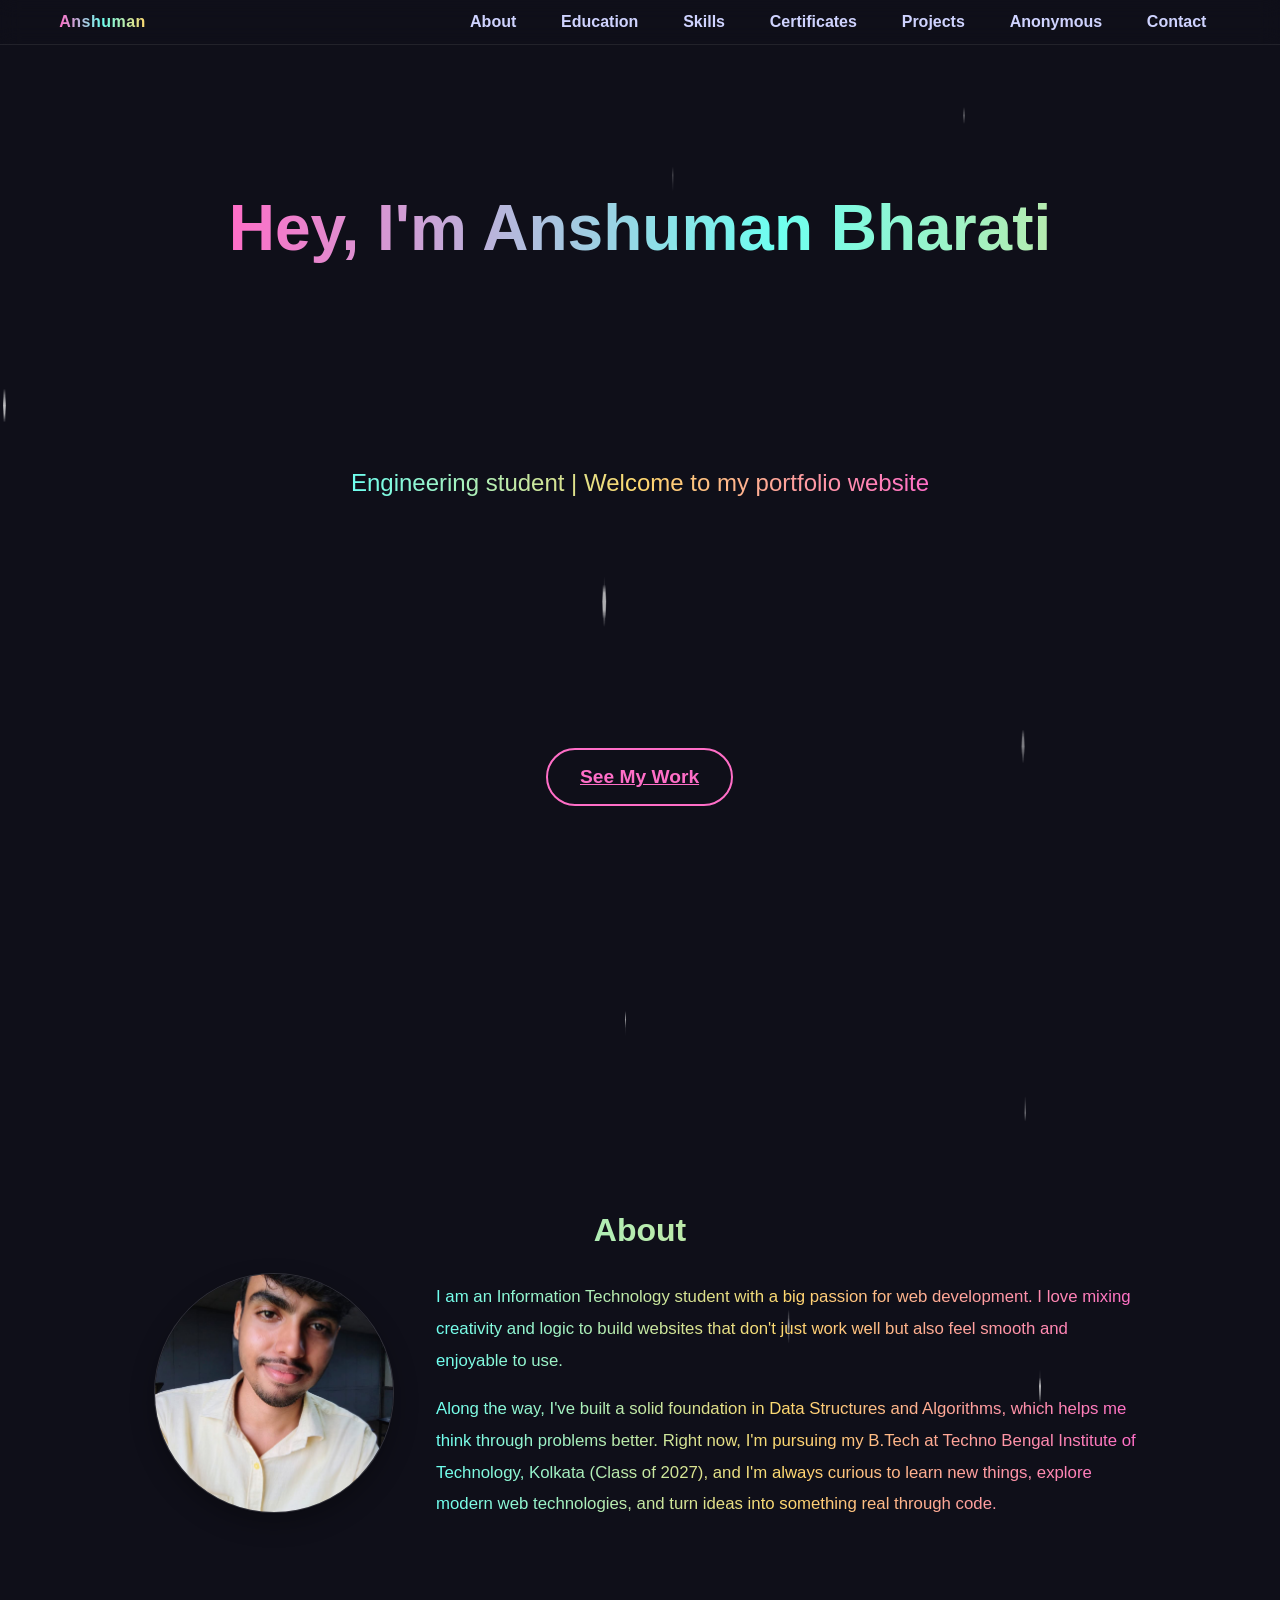
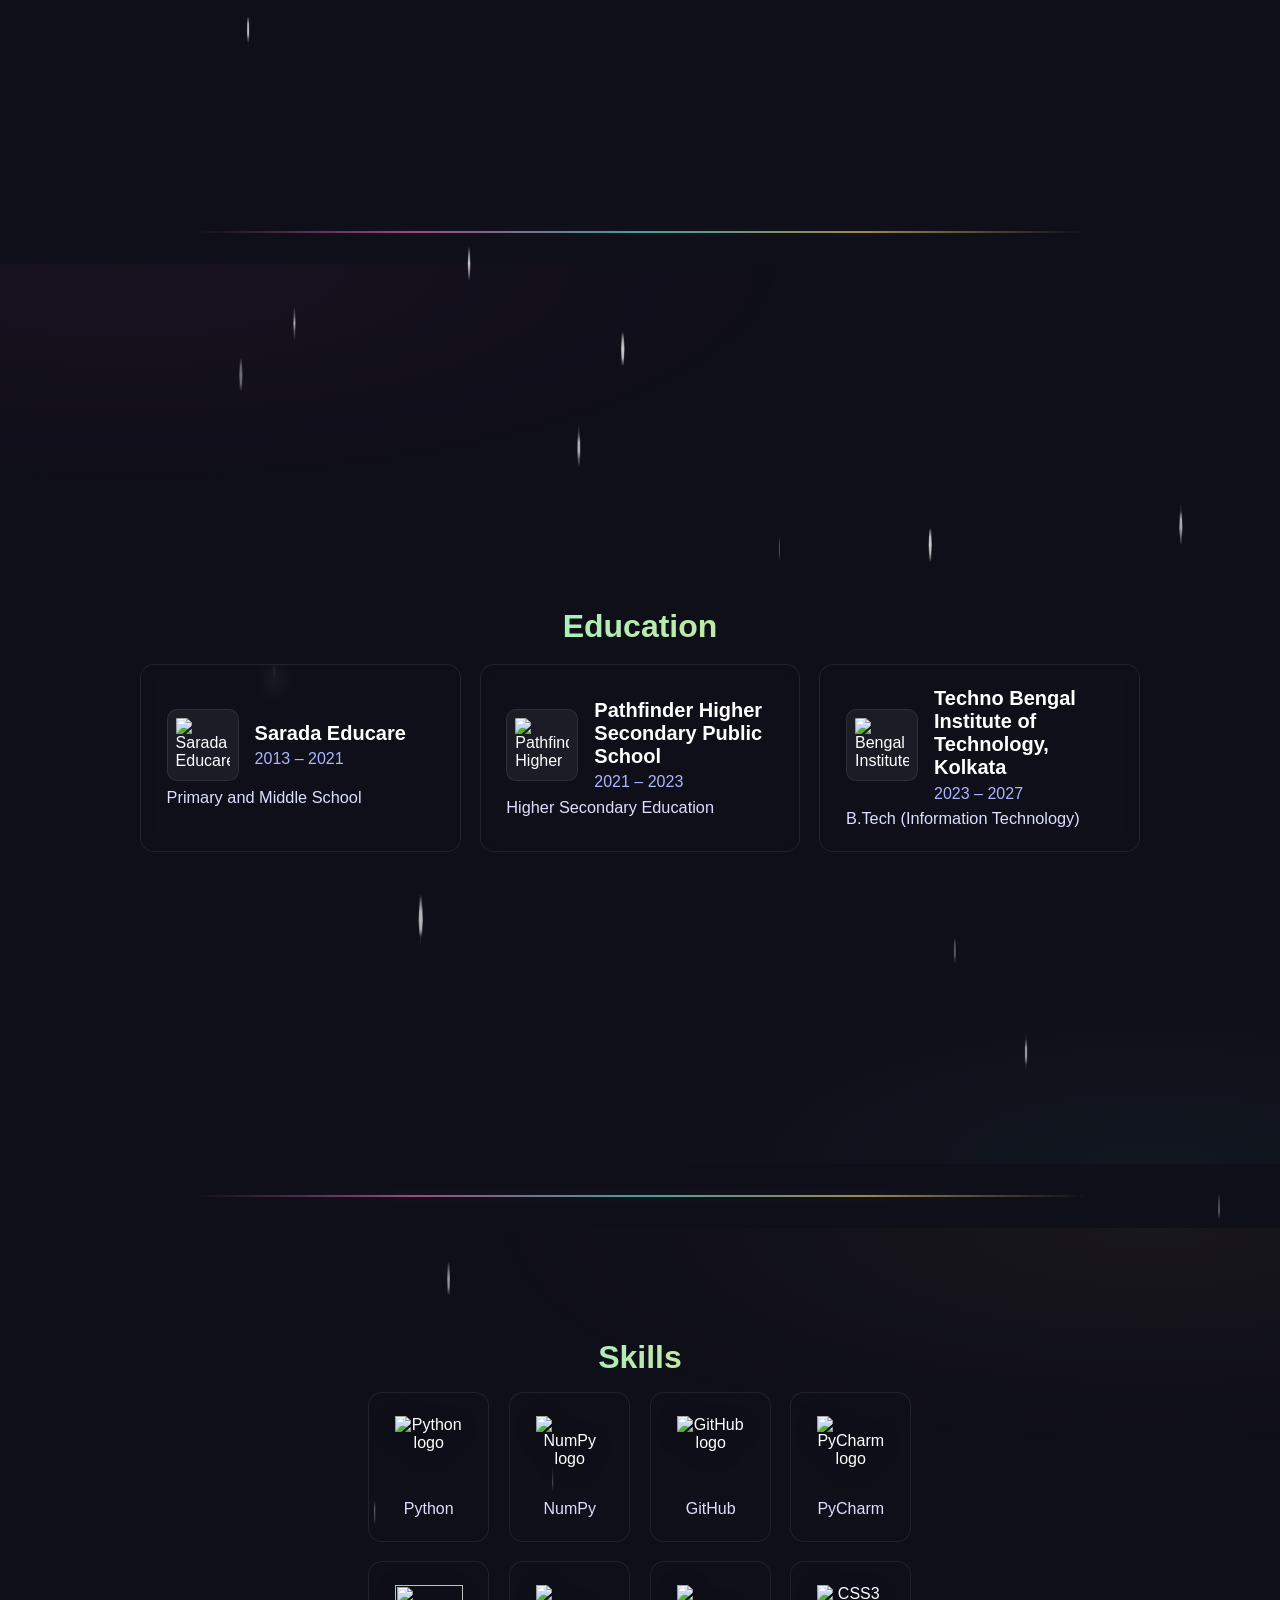
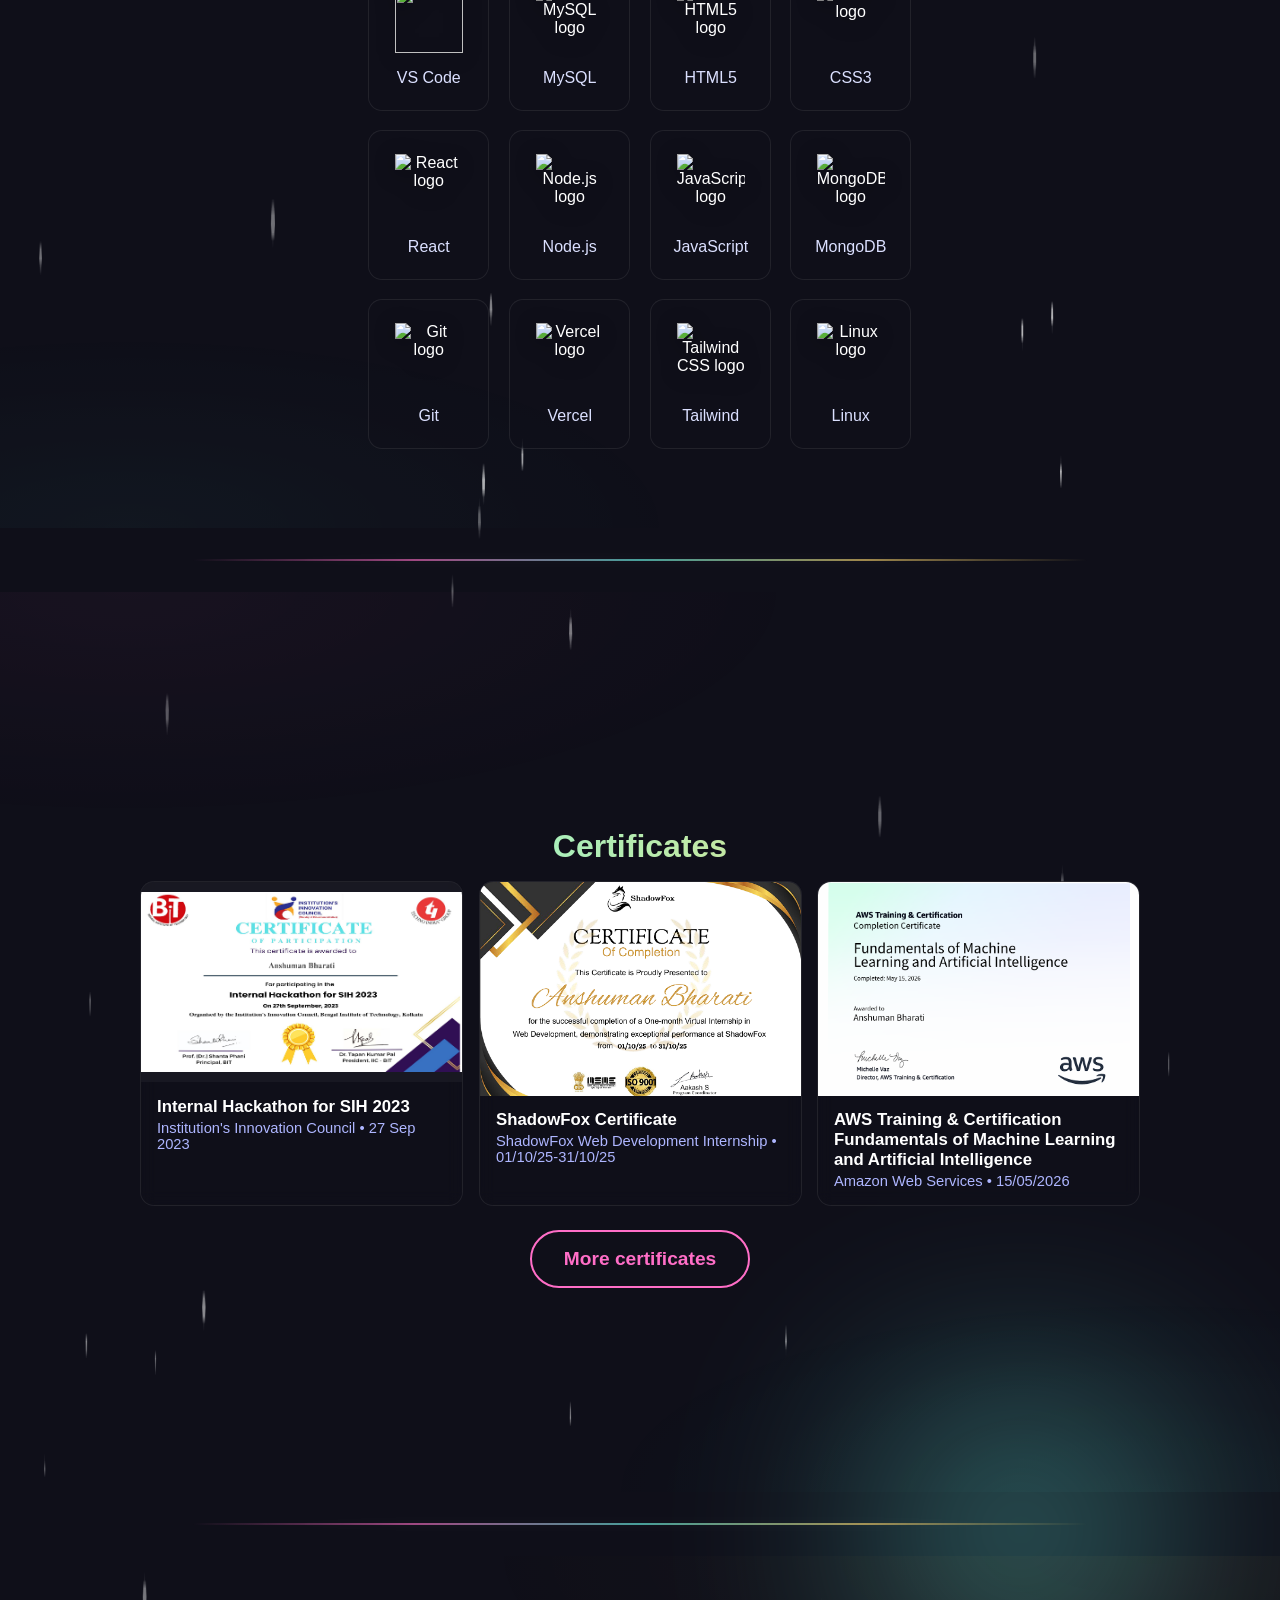
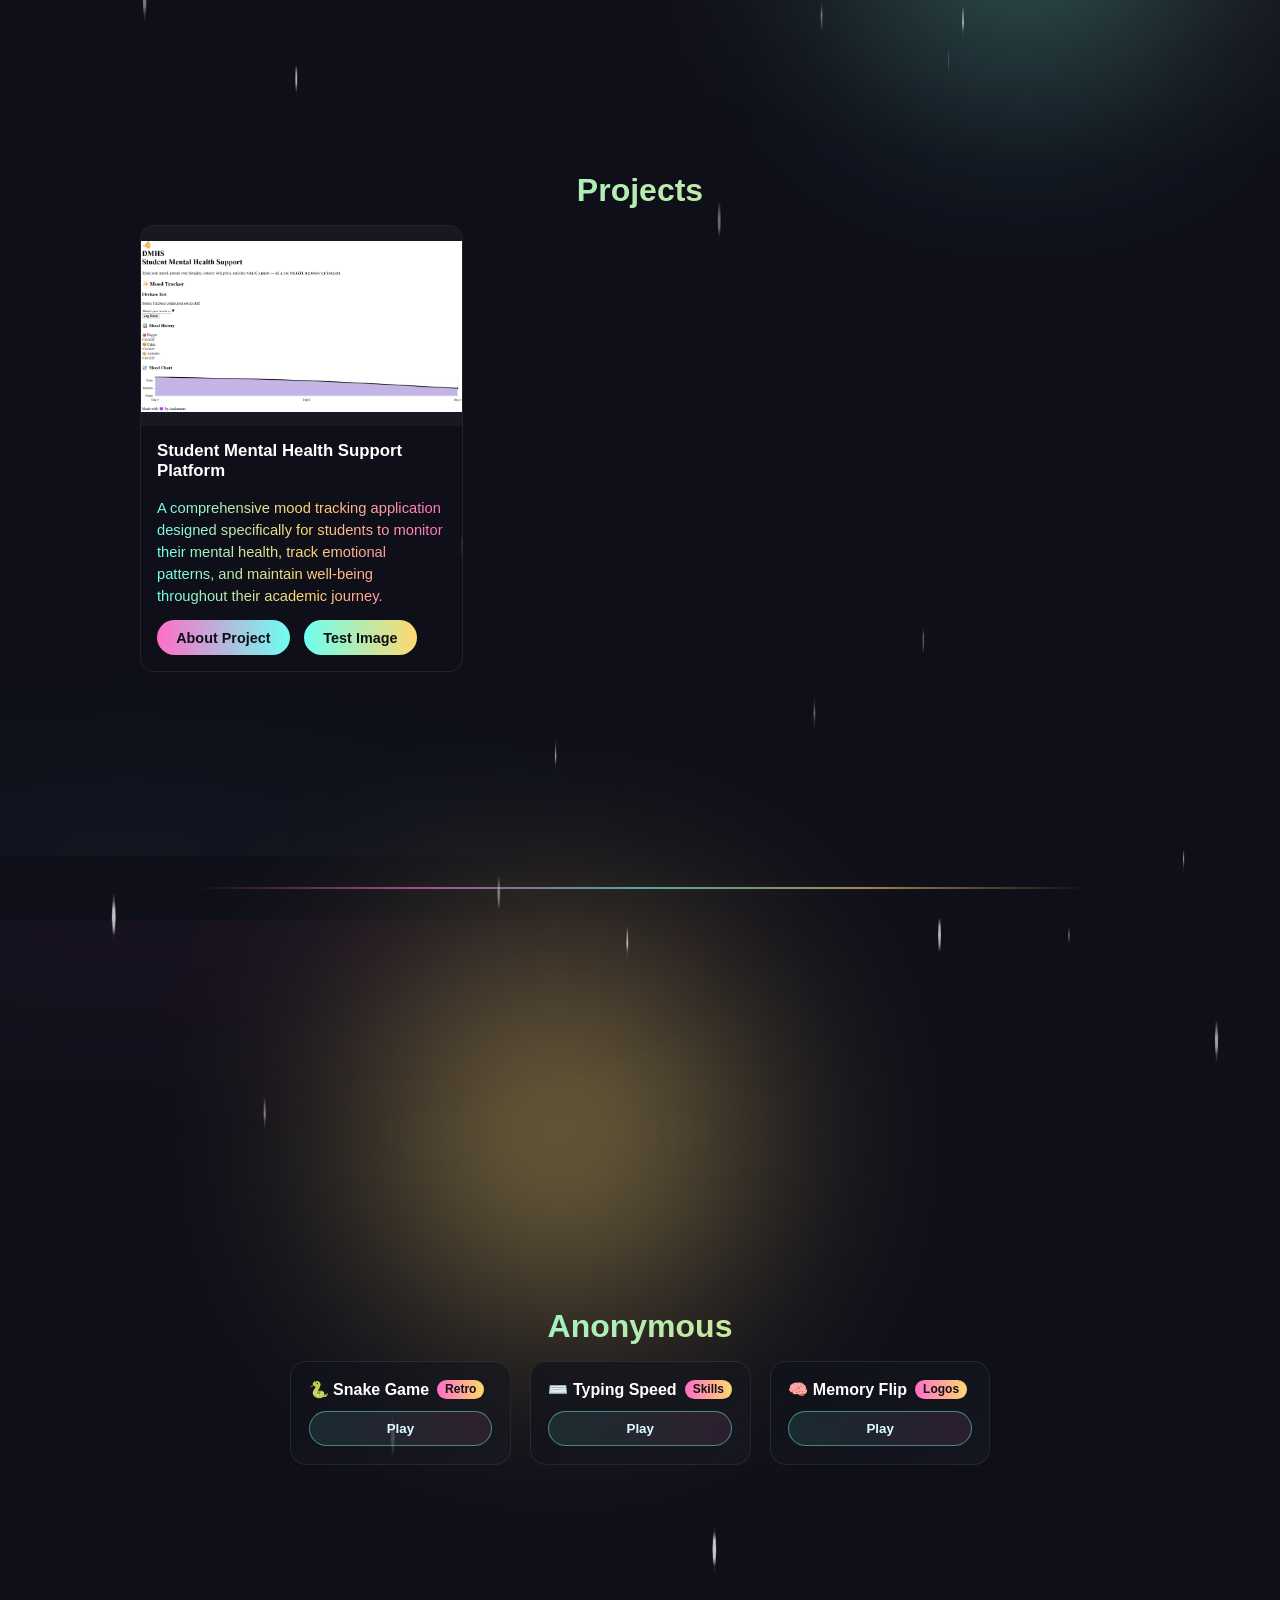
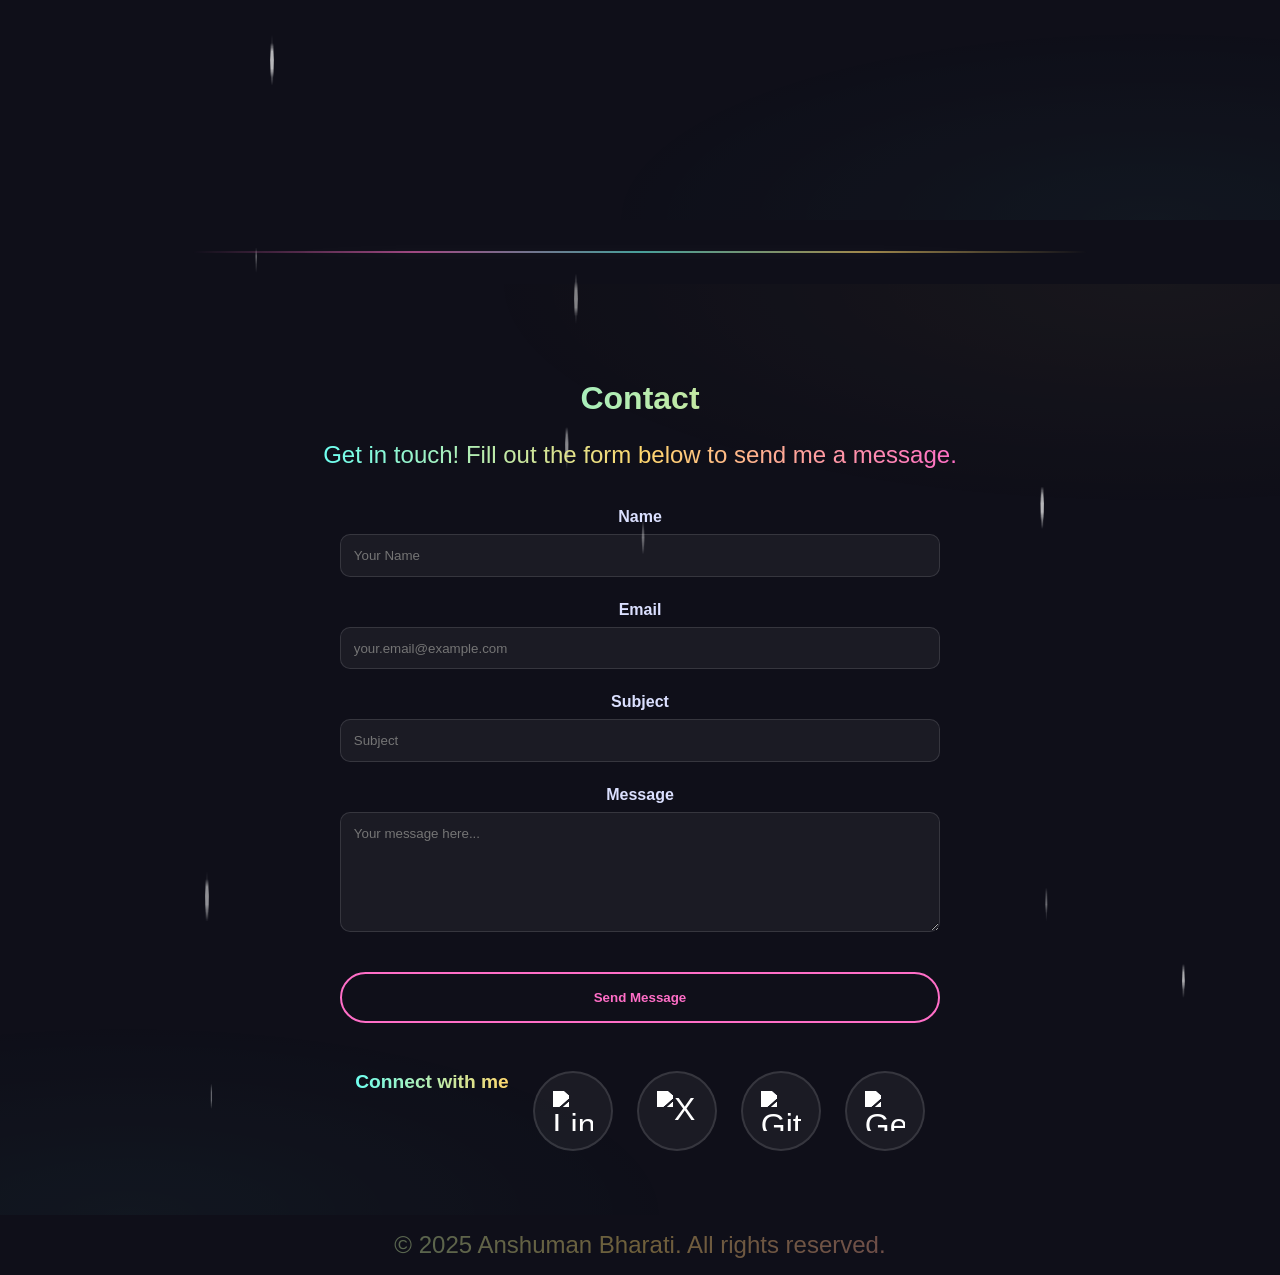
==== commit 0ad153a8: "Add HubSpot Content Marketing Certified certificate to portfolio" ====
--- a/index.html
+++ b/index.html
@@ -248,6 +248,15 @@
           <div class="cert-meta">Certificate of Participation • 01 Aug 2025 – 31 Jan 2026 • Techno India University, West Bengal</div>
         </div>
       </div>
+      <div class="cert-card tilt" style="--tiltMax:3;">
+        <div class="cert-media">
+          <img src="assets/certificates/content marketing certificate.png" alt="Content Marketing Certified certificate" loading="lazy">
+        </div>
+        <div class="cert-body">
+          <div class="cert-title">Content Marketing Certified</div>
+          <div class="cert-meta">HubSpot Academy • Jun 18 2026 - Jul 17 2028</div>
+        </div>
+      </div>
     </div>
   </div>
   <div class="circle"></div>
